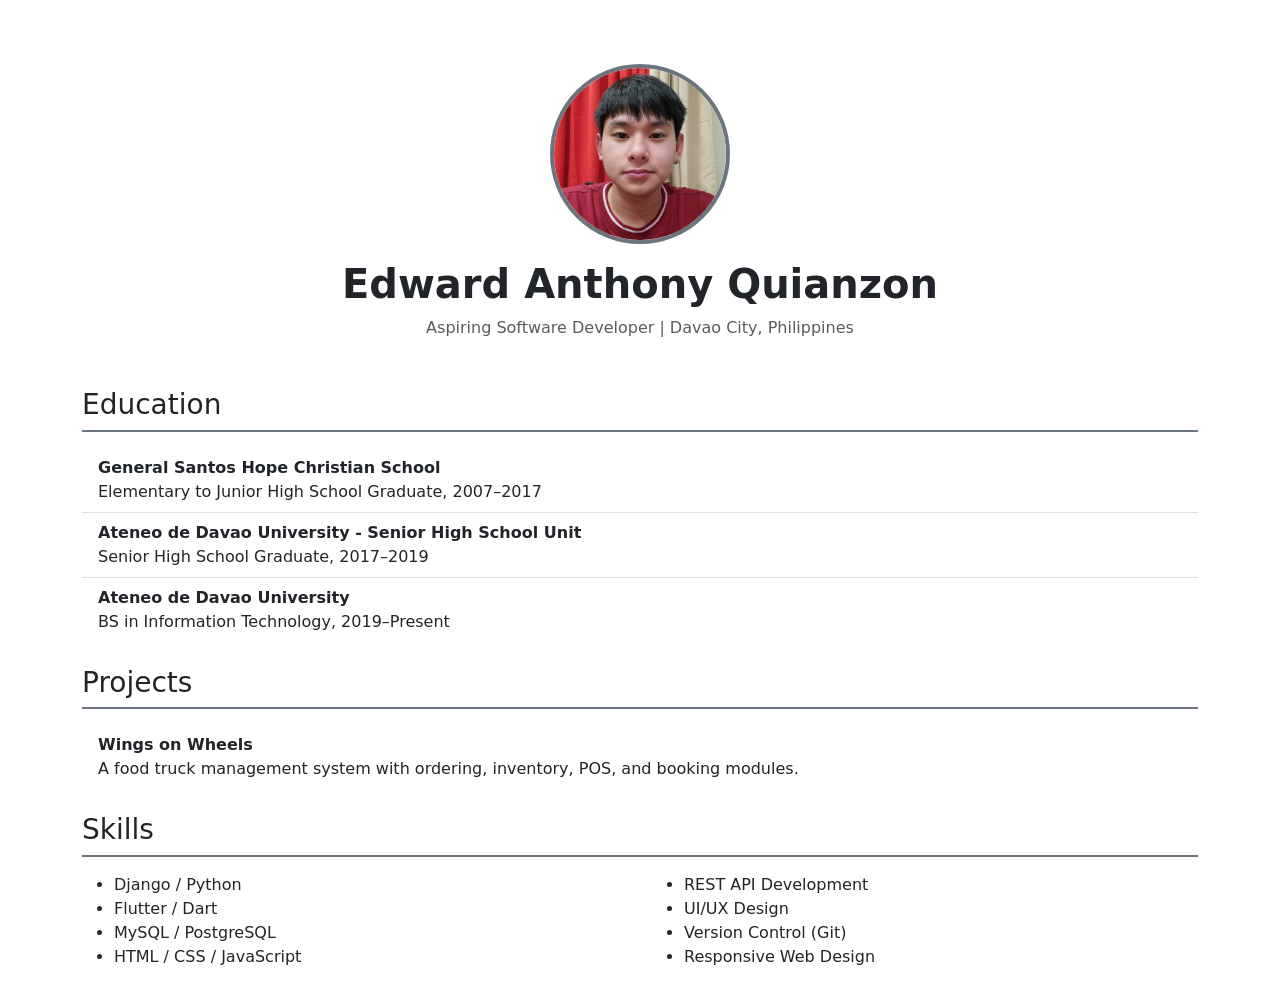
==== index.html @ 5e100b54 "Edited" ====
<!DOCTYPE html>
<html lang="en">
  <head>
    <meta charset="UTF-8" />
    <meta name="viewport" content="width=device-width, initial-scale=1" />
    <title>Your Portfolio</title>
    <link
      href="https://cdn.jsdelivr.net/npm/bootstrap@5.3.3/dist/css/bootstrap.min.css"
      rel="stylesheet"
    />
    <style>
      body {
        padding-top: 4rem;
      }
      .profile-pic {
        width: 180px;
        height: 180px;
        object-fit: cover;
        border-radius: 50%;
        border: 4px solid #6c757d;
      }
      .section-title {
        border-bottom: 2px solid #6c757d;
        margin-bottom: 1rem;
        padding-bottom: 0.5rem;
      }
    </style>
  </head>
  <body>
    <div class="container">
      <div class="text-center mb-5">
        <img src="photo.jpg" alt="Profile" class="profile-pic mb-3" />
        <h1 class="fw-bold">Edward Anthony Quianzon</h1>
        <p class="text-muted">
          Aspiring Software Developer | Davao City, Philippines
        </p>
      </div>

      <section>
        <h3 class="section-title">Education</h3>
        <ul class="list-group list-group-flush">
          <li class="list-group-item">
            <strong>General Santos Hope Christian School</strong><br />
            Elementary to Junior High School Graduate, 2007–2017
          </li>
          <li class="list-group-item">
            <strong>Ateneo de Davao University - Senior High School Unit</strong
            ><br />
            Senior High School Graduate, 2017–2019
          </li>
          <li class="list-group-item">
            <strong>Ateneo de Davao University</strong><br />
            BS in Information Technology, 2019–Present
          </li>
        </ul>
      </section>

      <section class="mt-4">
        <h3 class="section-title">Projects</h3>
        <ul class="list-group list-group-flush">
          <li class="list-group-item">
            <strong>Wings on Wheels</strong><br />
            A food truck management system with ordering, inventory, POS, and
            booking modules.
          </li>
        </ul>
      </section>

      <section class="mt-4">
        <h3 class="section-title">Skills</h3>
        <div class="row">
          <div class="col-md-6">
            <ul>
              <li>Django / Python</li>
              <li>Flutter / Dart</li>
              <li>MySQL / PostgreSQL</li>
              <li>HTML / CSS / JavaScript</li>
            </ul>
          </div>
          <div class="col-md-6">
            <ul>
              <li>REST API Development</li>
              <li>UI/UX Design</li>
              <li>Version Control (Git)</li>
              <li>Responsive Web Design</li>
            </ul>
          </div>
        </div>
      </section>
    </div>

    <script src="https://cdn.jsdelivr.net/npm/bootstrap@5.3.3/dist/js/bootstrap.bundle.min.js"></script>
  </body>
</html>
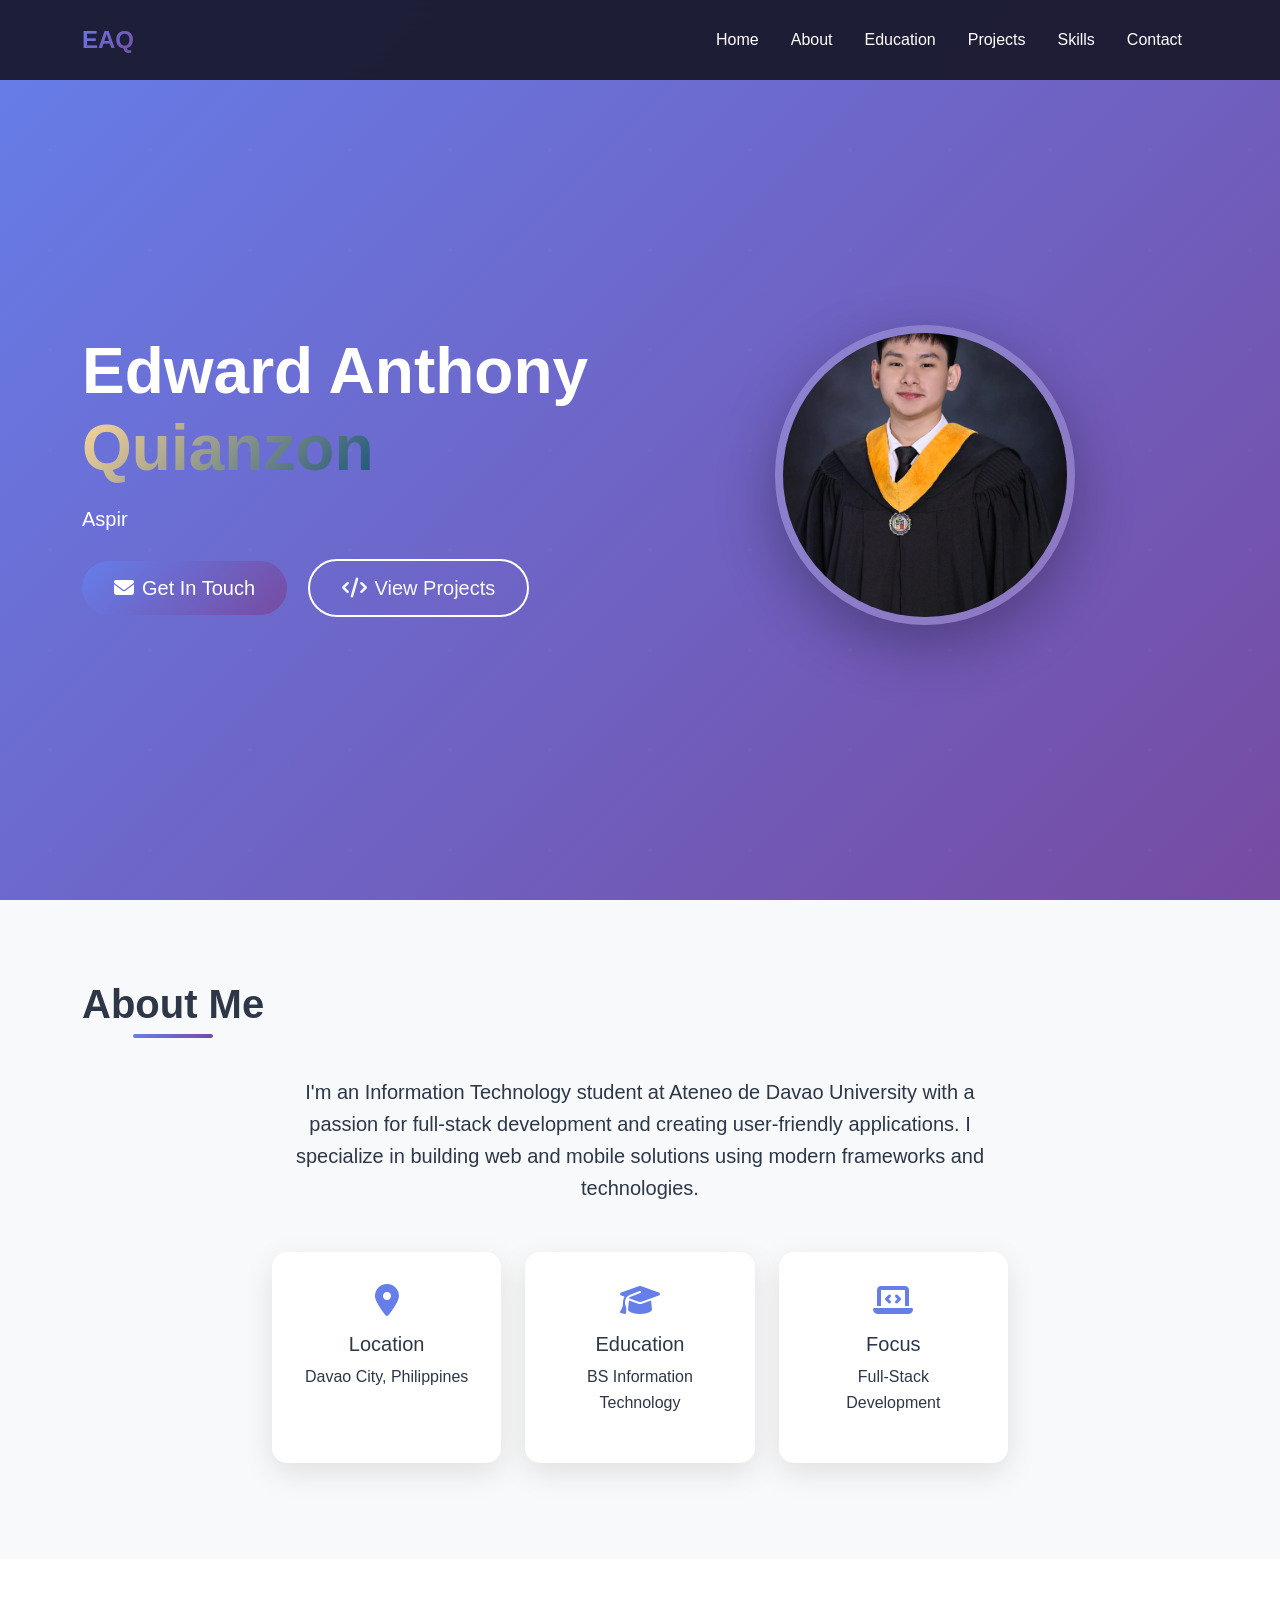
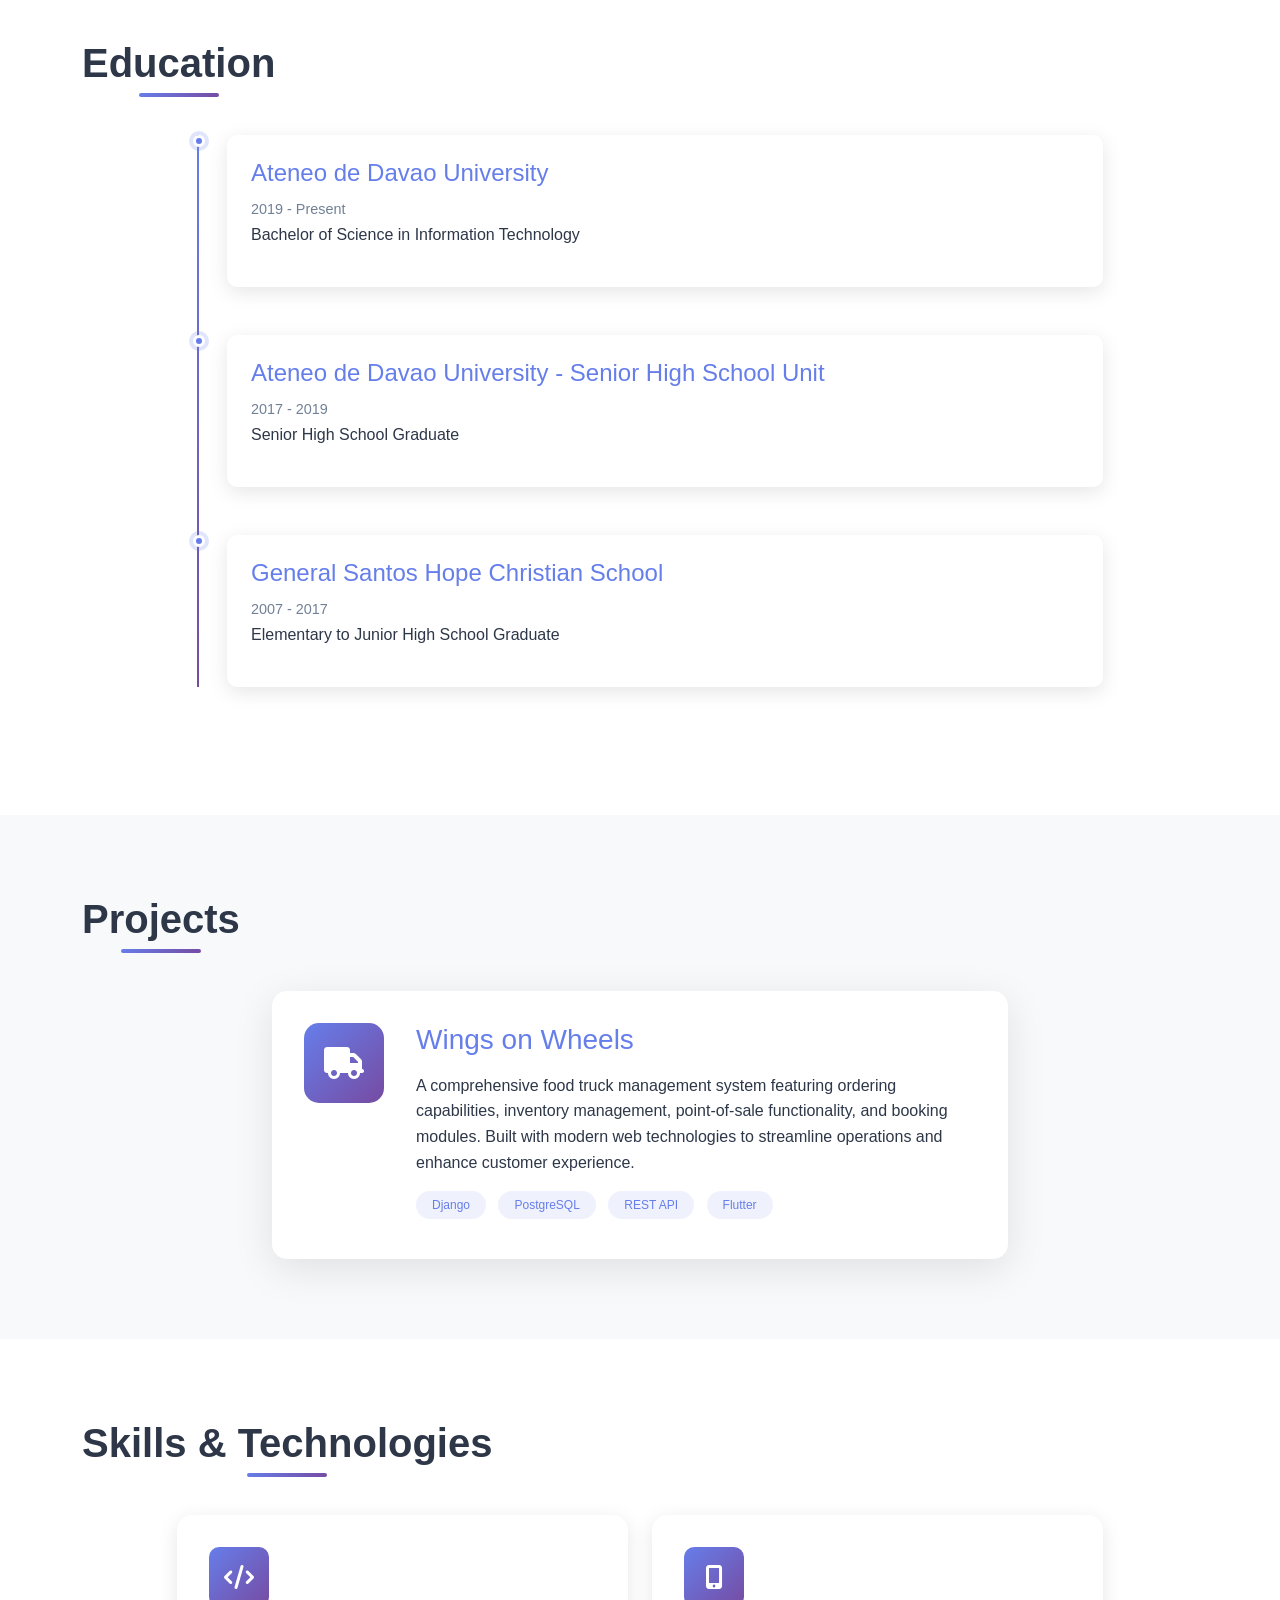
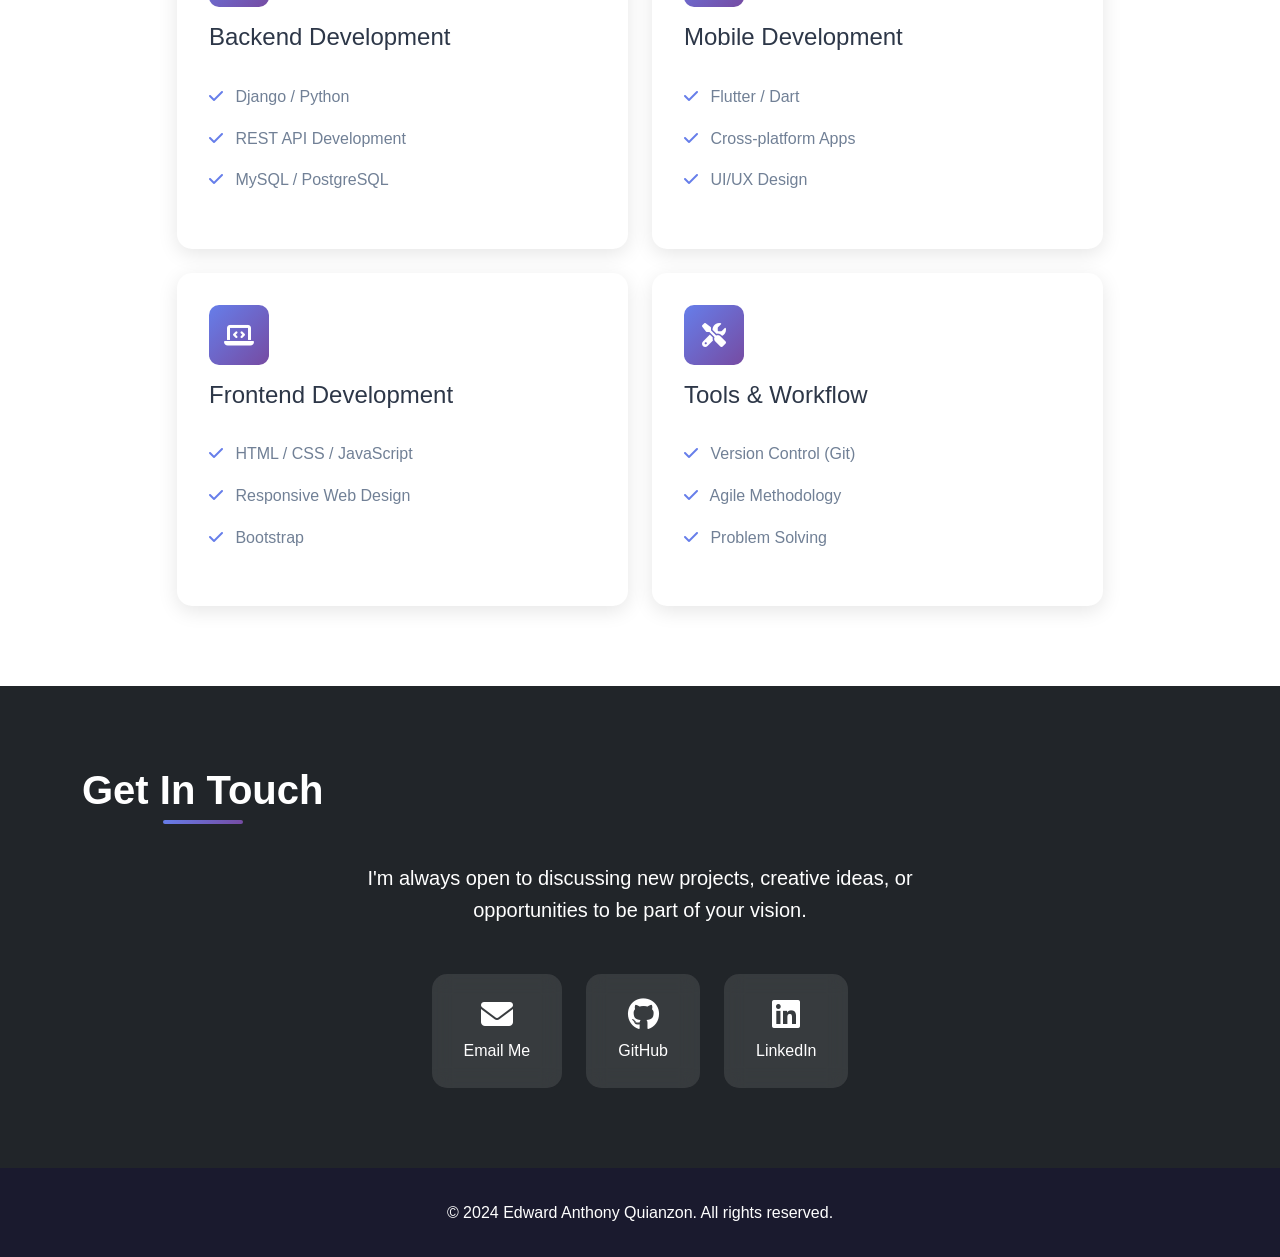
==== commit 22e6b4df: "edited" ====
--- a/index.html
+++ b/index.html
@@ -3,92 +3,312 @@
   <head>
     <meta charset="UTF-8" />
     <meta name="viewport" content="width=device-width, initial-scale=1" />
-    <title>Your Portfolio</title>
+    <title>Edward Anthony Quianzon - Portfolio</title>
     <link
       href="https://cdn.jsdelivr.net/npm/bootstrap@5.3.3/dist/css/bootstrap.min.css"
       rel="stylesheet"
     />
-    <style>
-      body {
-        padding-top: 4rem;
-      }
-      .profile-pic {
-        width: 180px;
-        height: 180px;
-        object-fit: cover;
-        border-radius: 50%;
-        border: 4px solid #6c757d;
-      }
-      .section-title {
-        border-bottom: 2px solid #6c757d;
-        margin-bottom: 1rem;
-        padding-bottom: 0.5rem;
-      }
-    </style>
+    <link
+      rel="stylesheet"
+      href="https://cdnjs.cloudflare.com/ajax/libs/font-awesome/6.4.0/css/all.min.css"
+    />
+    <link rel="stylesheet" href="index.css" />
   </head>
   <body>
-    <div class="container">
-      <div class="text-center mb-5">
-        <img src="photo.jpg" alt="Profile" class="profile-pic mb-3" />
-        <h1 class="fw-bold">Edward Anthony Quianzon</h1>
-        <p class="text-muted">
-          Aspiring Software Developer | Davao City, Philippines
+    <!-- Navigation -->
+    <nav class="navbar navbar-expand-lg navbar-dark fixed-top">
+      <div class="container">
+        <a class="navbar-brand" href="#">EAQ</a>
+        <button
+          class="navbar-toggler"
+          type="button"
+          data-bs-toggle="collapse"
+          data-bs-target="#navbarNav"
+        >
+          <span class="navbar-toggler-icon"></span>
+        </button>
+        <div class="collapse navbar-collapse" id="navbarNav">
+          <ul class="navbar-nav ms-auto">
+            <li class="nav-item">
+              <a class="nav-link" href="#home">Home</a>
+            </li>
+            <li class="nav-item">
+              <a class="nav-link" href="#about">About</a>
+            </li>
+            <li class="nav-item">
+              <a class="nav-link" href="#education">Education</a>
+            </li>
+            <li class="nav-item">
+              <a class="nav-link" href="#projects">Projects</a>
+            </li>
+            <li class="nav-item">
+              <a class="nav-link" href="#skills">Skills</a>
+            </li>
+            <li class="nav-item">
+              <a class="nav-link" href="#contact">Contact</a>
+            </li>
+          </ul>
+        </div>
+      </div>
+    </nav>
+
+    <!-- Hero Section -->
+    <section id="home" class="hero-section">
+      <div class="container">
+        <div class="row align-items-center">
+          <div class="col-lg-6 text-center text-lg-start">
+            <h1 class="display-3 fw-bold mb-3 fade-in">
+              Edward Anthony<br /><span class="text-gradient">Quianzon</span>
+            </h1>
+            <p class="lead mb-4 fade-in-delay">
+              Aspiring Software Developer passionate about creating innovative
+              solutions
+            </p>
+            <div class="fade-in-delay-2">
+              <a href="#contact" class="btn btn-primary btn-lg me-3">
+                <i class="fas fa-envelope me-2"></i>Get In Touch
+              </a>
+              <a href="#projects" class="btn btn-outline-light btn-lg">
+                <i class="fas fa-code me-2"></i>View Projects
+              </a>
+            </div>
+          </div>
+          <div class="col-lg-6 text-center mt-5 mt-lg-0">
+            <div class="profile-container fade-in-delay">
+              <img
+                src="images/image.jpg"
+                alt="Edward Anthony Quianzon"
+                class="profile-pic"
+              />
+            </div>
+          </div>
+        </div>
+      </div>
+    </section>
+
+    <!-- About Section -->
+    <section id="about" class="section-padding bg-light">
+      <div class="container">
+        <h2 class="section-title text-center mb-5">About Me</h2>
+        <div class="row">
+          <div class="col-lg-8 mx-auto text-center">
+            <p class="lead">
+              I'm an Information Technology student at Ateneo de Davao
+              University with a passion for full-stack development and creating
+              user-friendly applications. I specialize in building web and
+              mobile solutions using modern frameworks and technologies.
+            </p>
+            <div class="row mt-5">
+              <div class="col-md-4 mb-3">
+                <div class="about-card">
+                  <i class="fas fa-map-marker-alt fa-2x mb-3"></i>
+                  <h5>Location</h5>
+                  <p>Davao City, Philippines</p>
+                </div>
+              </div>
+              <div class="col-md-4 mb-3">
+                <div class="about-card">
+                  <i class="fas fa-graduation-cap fa-2x mb-3"></i>
+                  <h5>Education</h5>
+                  <p>BS Information Technology</p>
+                </div>
+              </div>
+              <div class="col-md-4 mb-3">
+                <div class="about-card">
+                  <i class="fas fa-laptop-code fa-2x mb-3"></i>
+                  <h5>Focus</h5>
+                  <p>Full-Stack Development</p>
+                </div>
+              </div>
+            </div>
+          </div>
+        </div>
+      </div>
+    </section>
+
+    <!-- Education Section -->
+    <section id="education" class="section-padding">
+      <div class="container">
+        <h2 class="section-title text-center mb-5">Education</h2>
+        <div class="row">
+          <div class="col-lg-10 mx-auto">
+            <div class="timeline">
+              <div class="timeline-item">
+                <div class="timeline-dot"></div>
+                <div class="timeline-content">
+                  <h4>Ateneo de Davao University</h4>
+                  <span class="timeline-date">2019 - Present</span>
+                  <p>Bachelor of Science in Information Technology</p>
+                </div>
+              </div>
+              <div class="timeline-item">
+                <div class="timeline-dot"></div>
+                <div class="timeline-content">
+                  <h4>Ateneo de Davao University - Senior High School Unit</h4>
+                  <span class="timeline-date">2017 - 2019</span>
+                  <p>Senior High School Graduate</p>
+                </div>
+              </div>
+              <div class="timeline-item">
+                <div class="timeline-dot"></div>
+                <div class="timeline-content">
+                  <h4>General Santos Hope Christian School</h4>
+                  <span class="timeline-date">2007 - 2017</span>
+                  <p>Elementary to Junior High School Graduate</p>
+                </div>
+              </div>
+            </div>
+          </div>
+        </div>
+      </div>
+    </section>
+
+    <!-- Projects Section -->
+    <section id="projects" class="section-padding bg-light">
+      <div class="container">
+        <h2 class="section-title text-center mb-5">Projects</h2>
+        <div class="row">
+          <div class="col-lg-8 mx-auto">
+            <div class="project-card">
+              <div class="project-icon">
+                <i class="fas fa-truck"></i>
+              </div>
+              <div class="project-content">
+                <h3>Wings on Wheels</h3>
+                <p>
+                  A comprehensive food truck management system featuring
+                  ordering capabilities, inventory management, point-of-sale
+                  functionality, and booking modules. Built with modern web
+                  technologies to streamline operations and enhance customer
+                  experience.
+                </p>
+                <div class="project-tags">
+                  <span class="badge">Django</span>
+                  <span class="badge">PostgreSQL</span>
+                  <span class="badge">REST API</span>
+                  <span class="badge">Flutter</span>
+                </div>
+              </div>
+            </div>
+          </div>
+        </div>
+      </div>
+    </section>
+
+    <!-- Skills Section -->
+    <section id="skills" class="section-padding">
+      <div class="container">
+        <h2 class="section-title text-center mb-5">Skills & Technologies</h2>
+        <div class="row">
+          <div class="col-lg-10 mx-auto">
+            <div class="row g-4">
+              <div class="col-md-6">
+                <div class="skill-card">
+                  <div class="skill-icon">
+                    <i class="fas fa-code"></i>
+                  </div>
+                  <h4>Backend Development</h4>
+                  <ul class="skill-list">
+                    <li><i class="fas fa-check"></i> Django / Python</li>
+                    <li><i class="fas fa-check"></i> REST API Development</li>
+                    <li><i class="fas fa-check"></i> MySQL / PostgreSQL</li>
+                  </ul>
+                </div>
+              </div>
+              <div class="col-md-6">
+                <div class="skill-card">
+                  <div class="skill-icon">
+                    <i class="fas fa-mobile-alt"></i>
+                  </div>
+                  <h4>Mobile Development</h4>
+                  <ul class="skill-list">
+                    <li><i class="fas fa-check"></i> Flutter / Dart</li>
+                    <li><i class="fas fa-check"></i> Cross-platform Apps</li>
+                    <li><i class="fas fa-check"></i> UI/UX Design</li>
+                  </ul>
+                </div>
+              </div>
+              <div class="col-md-6">
+                <div class="skill-card">
+                  <div class="skill-icon">
+                    <i class="fas fa-laptop-code"></i>
+                  </div>
+                  <h4>Frontend Development</h4>
+                  <ul class="skill-list">
+                    <li>
+                      <i class="fas fa-check"></i> HTML / CSS / JavaScript
+                    </li>
+                    <li><i class="fas fa-check"></i> Responsive Web Design</li>
+                    <li><i class="fas fa-check"></i> Bootstrap</li>
+                  </ul>
+                </div>
+              </div>
+              <div class="col-md-6">
+                <div class="skill-card">
+                  <div class="skill-icon">
+                    <i class="fas fa-tools"></i>
+                  </div>
+                  <h4>Tools & Workflow</h4>
+                  <ul class="skill-list">
+                    <li><i class="fas fa-check"></i> Version Control (Git)</li>
+                    <li><i class="fas fa-check"></i> Agile Methodology</li>
+                    <li><i class="fas fa-check"></i> Problem Solving</li>
+                  </ul>
+                </div>
+              </div>
+            </div>
+          </div>
+        </div>
+      </div>
+    </section>
+
+    <!-- Contact Section -->
+    <section id="contact" class="section-padding bg-dark text-white">
+      <div class="container">
+        <h2 class="section-title text-center mb-5">Get In Touch</h2>
+        <div class="row">
+          <div class="col-lg-6 mx-auto text-center">
+            <p class="lead mb-5">
+              I'm always open to discussing new projects, creative ideas, or
+              opportunities to be part of your vision.
+            </p>
+            <div class="contact-links">
+              <a href="mailto:your.email@example.com" class="contact-btn">
+                <i class="fas fa-envelope"></i>
+                <span>Email Me</span>
+              </a>
+              <a
+                href="https://github.com/yourusername"
+                target="_blank"
+                class="contact-btn"
+              >
+                <i class="fab fa-github"></i>
+                <span>GitHub</span>
+              </a>
+              <a
+                href="https://linkedin.com/in/yourusername"
+                target="_blank"
+                class="contact-btn"
+              >
+                <i class="fab fa-linkedin"></i>
+                <span>LinkedIn</span>
+              </a>
+            </div>
+          </div>
+        </div>
+      </div>
+    </section>
+
+    <!-- Footer -->
+    <footer class="footer">
+      <div class="container text-center">
+        <p class="mb-0">
+          &copy; 2024 Edward Anthony Quianzon. All rights reserved.
         </p>
       </div>
-
-      <section>
-        <h3 class="section-title">Education</h3>
-        <ul class="list-group list-group-flush">
-          <li class="list-group-item">
-            <strong>General Santos Hope Christian School</strong><br />
-            Elementary to Junior High School Graduate, 2007–2017
-          </li>
-          <li class="list-group-item">
-            <strong>Ateneo de Davao University - Senior High School Unit</strong
-            ><br />
-            Senior High School Graduate, 2017–2019
-          </li>
-          <li class="list-group-item">
-            <strong>Ateneo de Davao University</strong><br />
-            BS in Information Technology, 2019–Present
-          </li>
-        </ul>
-      </section>
-
-      <section class="mt-4">
-        <h3 class="section-title">Projects</h3>
-        <ul class="list-group list-group-flush">
-          <li class="list-group-item">
-            <strong>Wings on Wheels</strong><br />
-            A food truck management system with ordering, inventory, POS, and
-            booking modules.
-          </li>
-        </ul>
-      </section>
-
-      <section class="mt-4">
-        <h3 class="section-title">Skills</h3>
-        <div class="row">
-          <div class="col-md-6">
-            <ul>
-              <li>Django / Python</li>
-              <li>Flutter / Dart</li>
-              <li>MySQL / PostgreSQL</li>
-              <li>HTML / CSS / JavaScript</li>
-            </ul>
-          </div>
-          <div class="col-md-6">
-            <ul>
-              <li>REST API Development</li>
-              <li>UI/UX Design</li>
-              <li>Version Control (Git)</li>
-              <li>Responsive Web Design</li>
-            </ul>
-          </div>
-        </div>
-      </section>
-    </div>
+    </footer>
 
     <script src="https://cdn.jsdelivr.net/npm/bootstrap@5.3.3/dist/js/bootstrap.bundle.min.js"></script>
+    <script src="index.js"></script>
   </body>
 </html>
--- a/index.css
+++ b/index.css
@@ -0,0 +1,466 @@
+/* Global Styles */
+:root {
+  --primary-color: #667eea;
+  --secondary-color: #764ba2;
+  --dark-bg: #1a1a2e;
+  --light-bg: #f8f9fa;
+  --text-dark: #2d3748;
+  --text-light: #718096;
+}
+
+* {
+  margin: 0;
+  padding: 0;
+  box-sizing: border-box;
+}
+
+body {
+  font-family: "Segoe UI", Tahoma, Geneva, Verdana, sans-serif;
+  line-height: 1.6;
+  color: var(--text-dark);
+  overflow-x: hidden;
+}
+
+html {
+  scroll-behavior: smooth;
+}
+
+/* Navigation */
+.navbar {
+  background: rgba(26, 26, 46, 0.95);
+  backdrop-filter: blur(10px);
+  padding: 1rem 0;
+  transition: all 0.3s ease;
+}
+
+.navbar-brand {
+  font-size: 1.5rem;
+  font-weight: bold;
+  background: linear-gradient(
+    135deg,
+    var(--primary-color),
+    var(--secondary-color)
+  );
+  -webkit-background-clip: text;
+  -webkit-text-fill-color: transparent;
+  background-clip: text;
+}
+
+.nav-link {
+  color: #fff !important;
+  margin: 0 0.5rem;
+  transition: all 0.3s ease;
+  position: relative;
+}
+
+.nav-link::after {
+  content: "";
+  position: absolute;
+  bottom: 0;
+  left: 50%;
+  width: 0;
+  height: 2px;
+  background: linear-gradient(
+    135deg,
+    var(--primary-color),
+    var(--secondary-color)
+  );
+  transition: all 0.3s ease;
+  transform: translateX(-50%);
+}
+
+.nav-link:hover::after {
+  width: 80%;
+}
+
+/* Hero Section */
+.hero-section {
+  min-height: 100vh;
+  background: linear-gradient(135deg, #667eea 0%, #764ba2 100%);
+  color: white;
+  display: flex;
+  align-items: center;
+  padding: 100px 0 50px;
+  position: relative;
+  overflow: hidden;
+}
+
+.hero-section::before {
+  content: "";
+  position: absolute;
+  top: 0;
+  left: 0;
+  right: 0;
+  bottom: 0;
+  background: url('data:image/svg+xml,<svg width="100" height="100" xmlns="http://www.w3.org/2000/svg"><circle cx="50" cy="50" r="2" fill="rgba(255,255,255,0.1)"/></svg>');
+  opacity: 0.3;
+}
+
+.profile-container {
+  position: relative;
+  display: inline-block;
+}
+
+.profile-pic {
+  width: 300px;
+  height: 300px;
+  object-fit: cover;
+  border-radius: 50%;
+  border: 8px solid rgba(255, 255, 255, 0.2);
+  box-shadow: 0 20px 60px rgba(0, 0, 0, 0.3);
+  transition: transform 0.3s ease;
+}
+
+.profile-pic:hover {
+  transform: scale(1.05);
+}
+
+.text-gradient {
+  background: linear-gradient(135deg, #ffd89b 0%, #19547b 100%);
+  -webkit-background-clip: text;
+  -webkit-text-fill-color: transparent;
+  background-clip: text;
+}
+
+/* Animations */
+@keyframes fadeIn {
+  from {
+    opacity: 0;
+    transform: translateY(30px);
+  }
+  to {
+    opacity: 1;
+    transform: translateY(0);
+  }
+}
+
+.fade-in {
+  animation: fadeIn 1s ease-out;
+}
+
+.fade-in-delay {
+  animation: fadeIn 1s ease-out 0.3s both;
+}
+
+.fade-in-delay-2 {
+  animation: fadeIn 1s ease-out 0.6s both;
+}
+
+/* Section Styles */
+.section-padding {
+  padding: 80px 0;
+}
+
+.section-title {
+  font-size: 2.5rem;
+  font-weight: bold;
+  position: relative;
+  display: inline-block;
+  margin-bottom: 3rem;
+}
+
+.section-title::after {
+  content: "";
+  position: absolute;
+  bottom: -10px;
+  left: 50%;
+  transform: translateX(-50%);
+  width: 80px;
+  height: 4px;
+  background: linear-gradient(
+    135deg,
+    var(--primary-color),
+    var(--secondary-color)
+  );
+  border-radius: 2px;
+}
+
+/* About Cards */
+.about-card {
+  padding: 2rem;
+  border-radius: 15px;
+  background: white;
+  box-shadow: 0 10px 30px rgba(0, 0, 0, 0.1);
+  transition: transform 0.3s ease, box-shadow 0.3s ease;
+  height: 100%;
+}
+
+.about-card:hover {
+  transform: translateY(-10px);
+  box-shadow: 0 15px 40px rgba(102, 126, 234, 0.2);
+}
+
+.about-card i {
+  color: var(--primary-color);
+}
+
+/* Timeline */
+.timeline {
+  position: relative;
+  padding-left: 50px;
+}
+
+.timeline::before {
+  content: "";
+  position: absolute;
+  left: 20px;
+  top: 0;
+  bottom: 0;
+  width: 2px;
+  background: linear-gradient(
+    180deg,
+    var(--primary-color),
+    var(--secondary-color)
+  );
+}
+
+.timeline-item {
+  position: relative;
+  margin-bottom: 3rem;
+}
+
+.timeline-dot {
+  position: absolute;
+  left: -34px;
+  width: 12px;
+  height: 12px;
+  border-radius: 50%;
+  background: var(--primary-color);
+  border: 3px solid white;
+  box-shadow: 0 0 0 4px rgba(102, 126, 234, 0.2);
+}
+
+.timeline-content {
+  background: white;
+  padding: 1.5rem;
+  border-radius: 10px;
+  box-shadow: 0 5px 20px rgba(0, 0, 0, 0.1);
+  transition: transform 0.3s ease, box-shadow 0.3s ease;
+}
+
+.timeline-content:hover {
+  transform: translateX(10px);
+  box-shadow: 0 10px 30px rgba(102, 126, 234, 0.2);
+}
+
+.timeline-content h4 {
+  color: var(--primary-color);
+  margin-bottom: 0.5rem;
+}
+
+.timeline-date {
+  color: var(--text-light);
+  font-size: 0.9rem;
+  font-weight: 500;
+}
+
+/* Project Card */
+.project-card {
+  background: white;
+  border-radius: 15px;
+  padding: 2rem;
+  box-shadow: 0 10px 40px rgba(0, 0, 0, 0.1);
+  display: flex;
+  gap: 2rem;
+  transition: transform 0.3s ease, box-shadow 0.3s ease;
+}
+
+.project-card:hover {
+  transform: translateY(-10px);
+  box-shadow: 0 15px 50px rgba(102, 126, 234, 0.2);
+}
+
+.project-icon {
+  flex-shrink: 0;
+  width: 80px;
+  height: 80px;
+  background: linear-gradient(
+    135deg,
+    var(--primary-color),
+    var(--secondary-color)
+  );
+  border-radius: 15px;
+  display: flex;
+  align-items: center;
+  justify-content: center;
+  color: white;
+  font-size: 2rem;
+}
+
+.project-content h3 {
+  color: var(--primary-color);
+  margin-bottom: 1rem;
+}
+
+.project-tags {
+  margin-top: 1rem;
+}
+
+.project-tags .badge {
+  background: rgba(102, 126, 234, 0.1);
+  color: var(--primary-color);
+  padding: 0.5rem 1rem;
+  border-radius: 20px;
+  margin-right: 0.5rem;
+  margin-bottom: 0.5rem;
+  font-weight: 500;
+}
+
+/* Skills Cards */
+.skill-card {
+  background: white;
+  border-radius: 15px;
+  padding: 2rem;
+  box-shadow: 0 5px 20px rgba(0, 0, 0, 0.1);
+  transition: transform 0.3s ease, box-shadow 0.3s ease;
+  height: 100%;
+}
+
+.skill-card:hover {
+  transform: translateY(-10px);
+  box-shadow: 0 10px 30px rgba(102, 126, 234, 0.2);
+}
+
+.skill-icon {
+  width: 60px;
+  height: 60px;
+  background: linear-gradient(
+    135deg,
+    var(--primary-color),
+    var(--secondary-color)
+  );
+  border-radius: 10px;
+  display: flex;
+  align-items: center;
+  justify-content: center;
+  color: white;
+  font-size: 1.5rem;
+  margin-bottom: 1rem;
+}
+
+.skill-card h4 {
+  color: var(--text-dark);
+  margin-bottom: 1.5rem;
+}
+
+.skill-list {
+  list-style: none;
+  padding: 0;
+}
+
+.skill-list li {
+  padding: 0.5rem 0;
+  color: var(--text-light);
+}
+
+.skill-list i {
+  color: var(--primary-color);
+  margin-right: 0.5rem;
+}
+
+/* Contact Section */
+.contact-links {
+  display: flex;
+  justify-content: center;
+  gap: 1.5rem;
+  flex-wrap: wrap;
+}
+
+.contact-btn {
+  display: flex;
+  flex-direction: column;
+  align-items: center;
+  gap: 0.5rem;
+  padding: 1.5rem 2rem;
+  background: rgba(255, 255, 255, 0.1);
+  border-radius: 15px;
+  color: white;
+  text-decoration: none;
+  transition: all 0.3s ease;
+  backdrop-filter: blur(10px);
+}
+
+.contact-btn:hover {
+  background: rgba(255, 255, 255, 0.2);
+  transform: translateY(-5px);
+  color: white;
+}
+
+.contact-btn i {
+  font-size: 2rem;
+}
+
+/* Footer */
+.footer {
+  background: var(--dark-bg);
+  color: white;
+  padding: 2rem 0;
+}
+
+/* Responsive Design */
+@media (max-width: 768px) {
+  .hero-section {
+    padding: 80px 0 30px;
+  }
+
+  .profile-pic {
+    width: 200px;
+    height: 200px;
+  }
+
+  .section-title {
+    font-size: 2rem;
+  }
+
+  .timeline {
+    padding-left: 30px;
+  }
+
+  .timeline::before {
+    left: 10px;
+  }
+
+  .timeline-dot {
+    left: -24px;
+  }
+
+  .project-card {
+    flex-direction: column;
+    text-align: center;
+  }
+
+  .project-icon {
+    margin: 0 auto;
+  }
+}
+
+/* Buttons */
+.btn-primary {
+  background: linear-gradient(
+    135deg,
+    var(--primary-color),
+    var(--secondary-color)
+  );
+  border: none;
+  padding: 0.75rem 2rem;
+  border-radius: 50px;
+  transition: all 0.3s ease;
+}
+
+.btn-primary:hover {
+  transform: translateY(-3px);
+  box-shadow: 0 10px 30px rgba(102, 126, 234, 0.4);
+}
+
+.btn-outline-light {
+  border: 2px solid white;
+  padding: 0.75rem 2rem;
+  border-radius: 50px;
+  transition: all 0.3s ease;
+}
+
+.btn-outline-light:hover {
+  background: white;
+  color: var(--primary-color);
+  transform: translateY(-3px);
+}
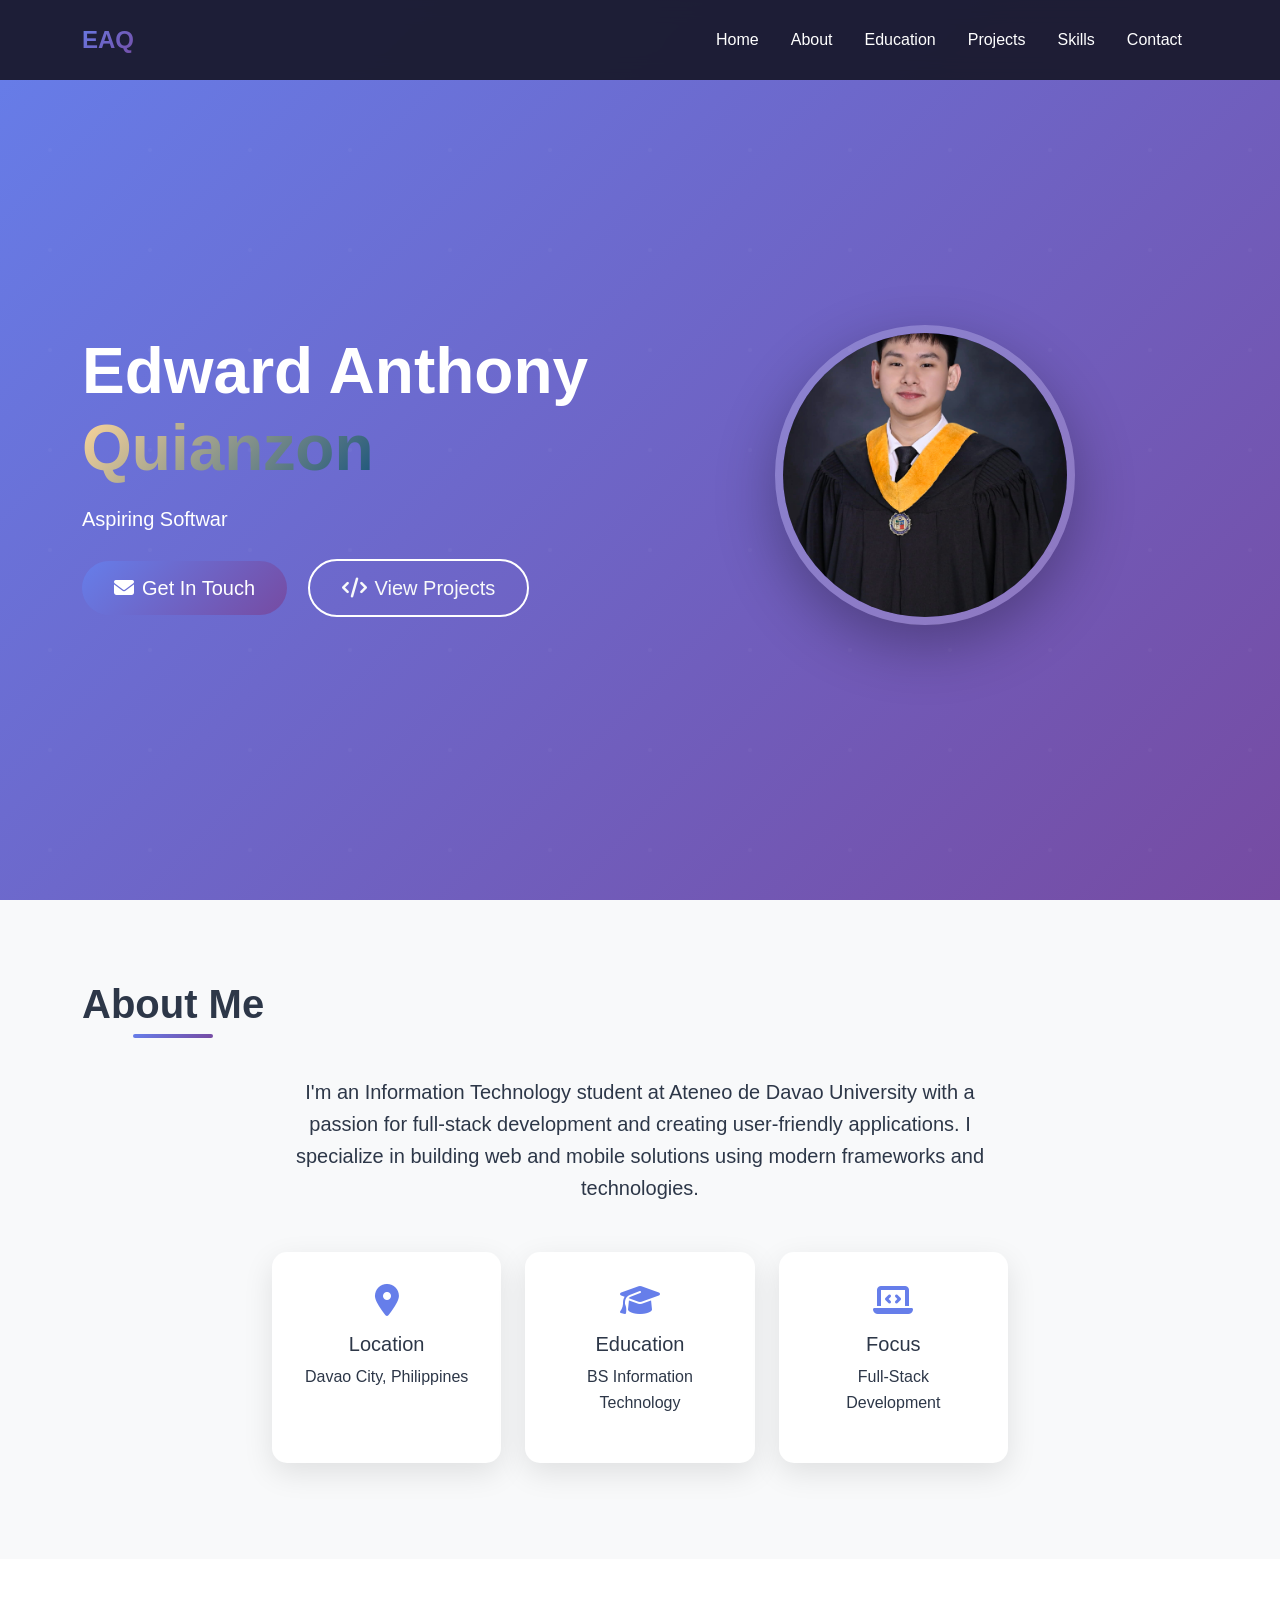
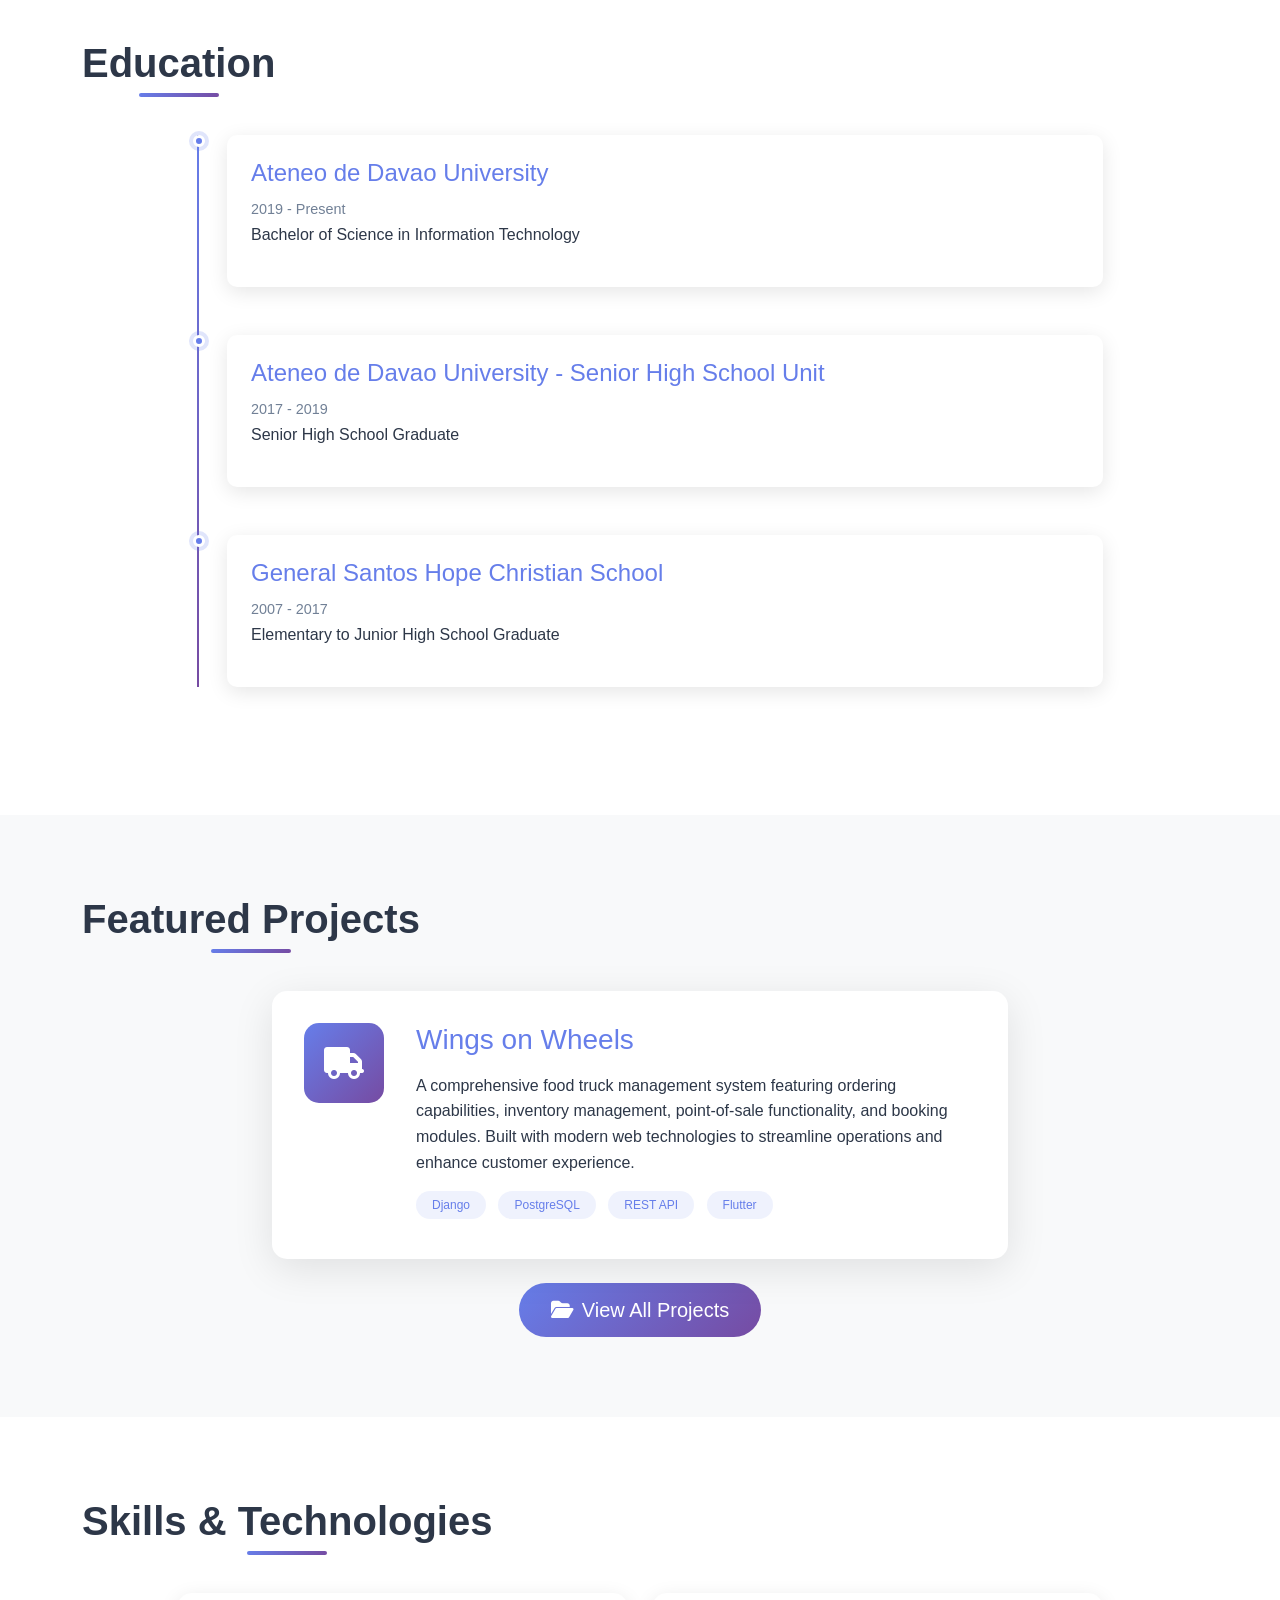
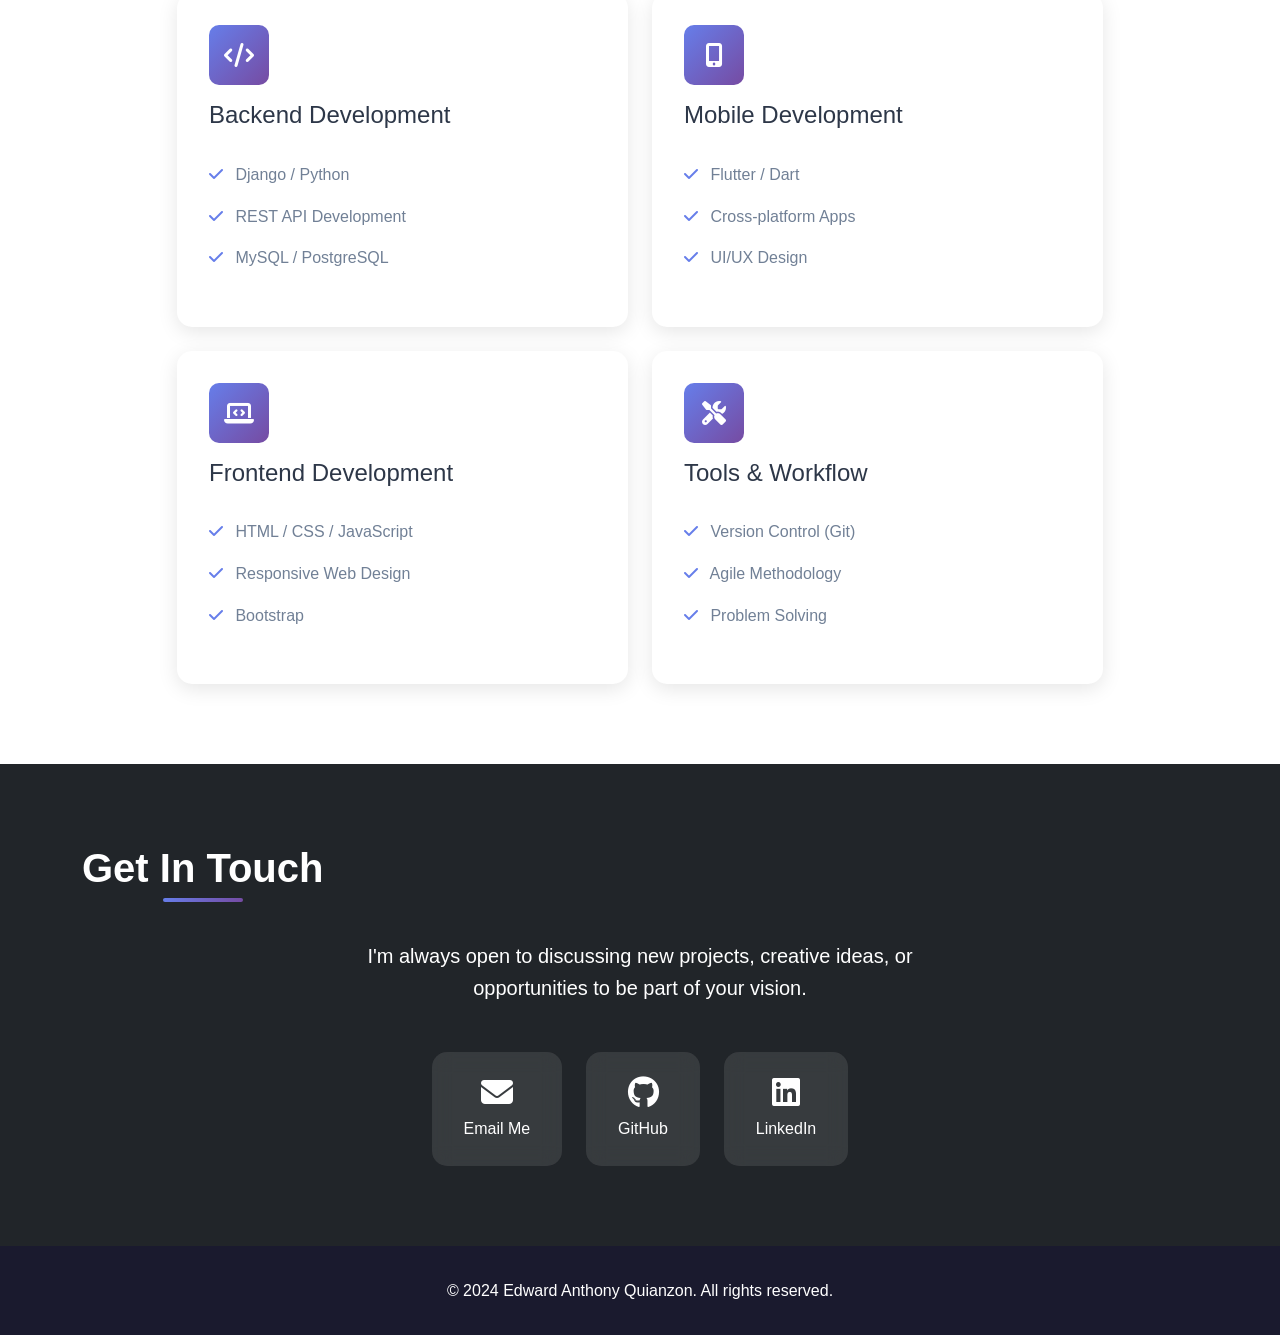
==== commit 108404cb: "added projects page" ====
--- a/index.html
+++ b/index.html
@@ -39,7 +39,7 @@
               <a class="nav-link" href="#education">Education</a>
             </li>
             <li class="nav-item">
-              <a class="nav-link" href="#projects">Projects</a>
+              <a class="nav-link" href="projects.html">Projects</a>
             </li>
             <li class="nav-item">
               <a class="nav-link" href="#skills">Skills</a>
@@ -68,7 +68,7 @@
               <a href="#contact" class="btn btn-primary btn-lg me-3">
                 <i class="fas fa-envelope me-2"></i>Get In Touch
               </a>
-              <a href="#projects" class="btn btn-outline-light btn-lg">
+              <a href="projects.html" class="btn btn-outline-light btn-lg">
                 <i class="fas fa-code me-2"></i>View Projects
               </a>
             </div>
@@ -166,7 +166,7 @@
     <!-- Projects Section -->
     <section id="projects" class="section-padding bg-light">
       <div class="container">
-        <h2 class="section-title text-center mb-5">Projects</h2>
+        <h2 class="section-title text-center mb-5">Featured Projects</h2>
         <div class="row">
           <div class="col-lg-8 mx-auto">
             <div class="project-card">
@@ -190,6 +190,11 @@
                 </div>
               </div>
             </div>
+            <div class="text-center mt-4">
+              <a href="projects.html" class="btn btn-primary btn-lg">
+                <i class="fas fa-folder-open me-2"></i>View All Projects
+              </a>
+            </div>
           </div>
         </div>
       </div>
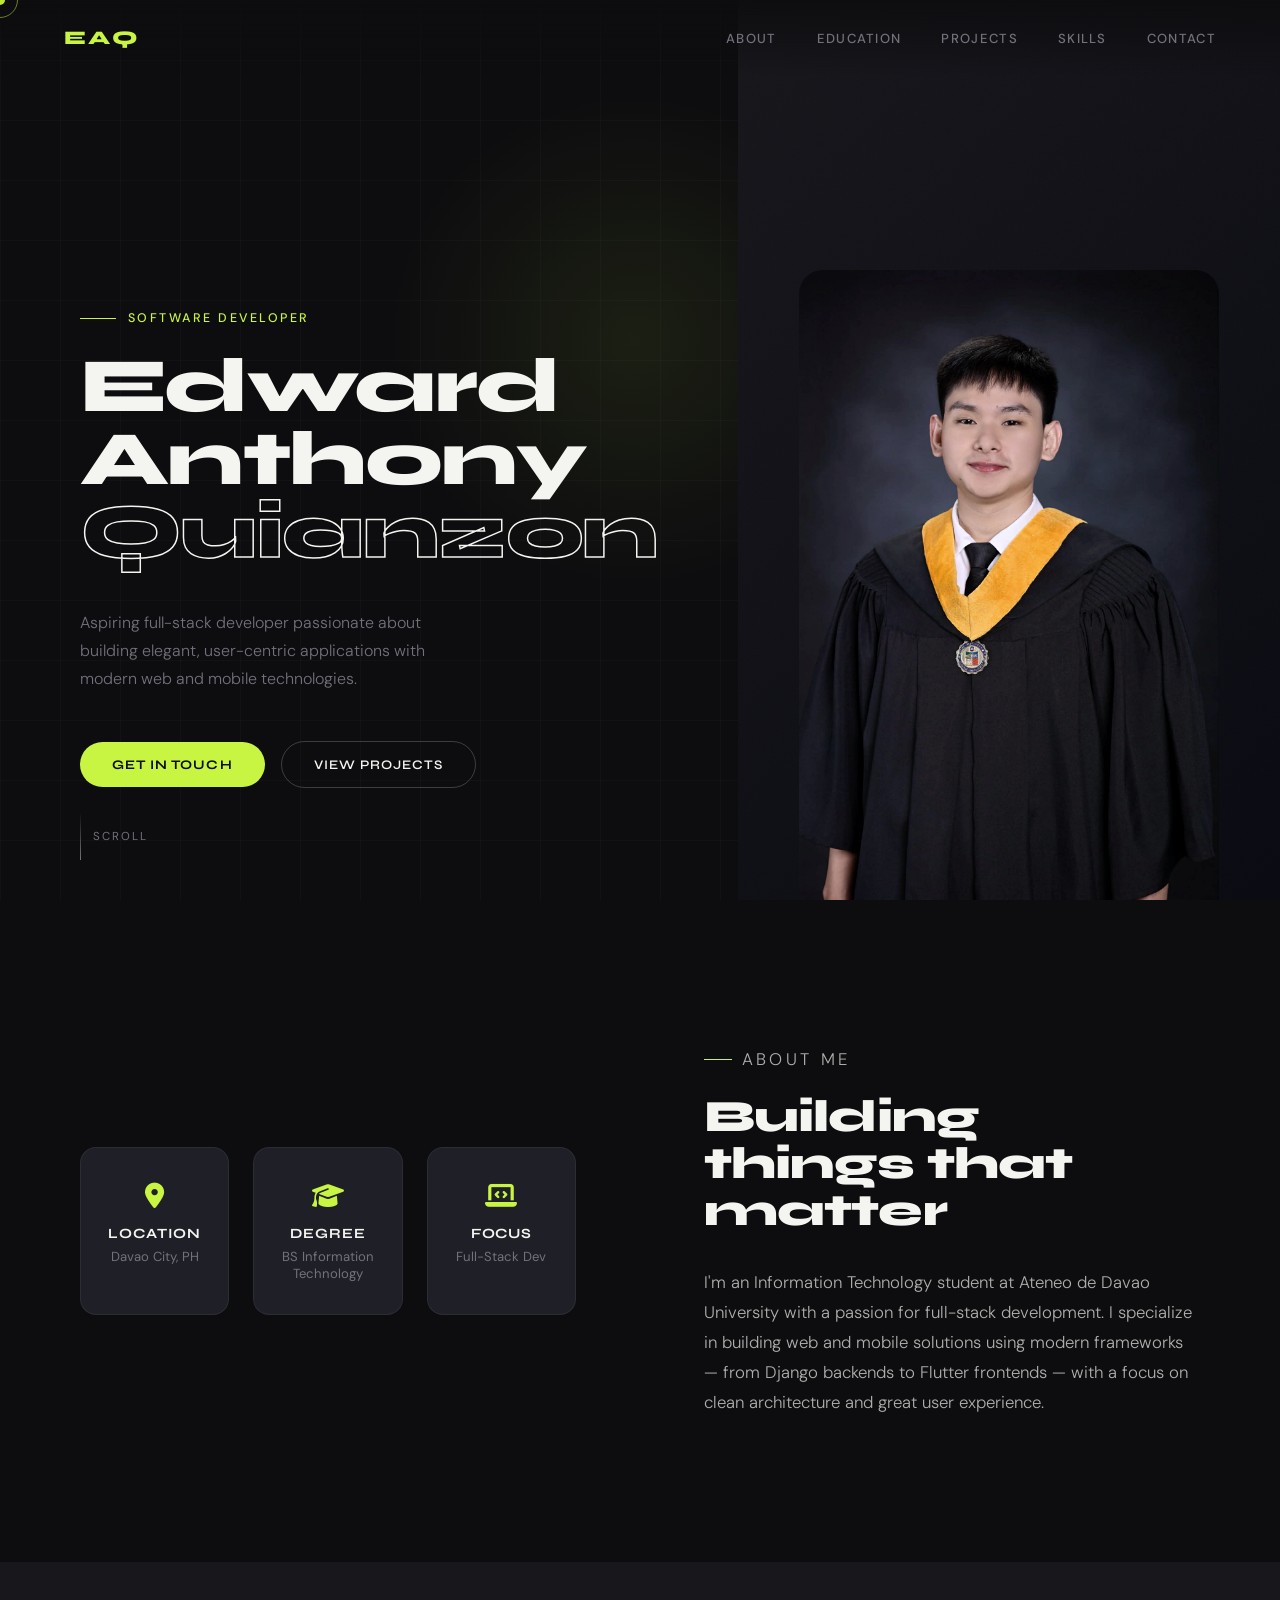
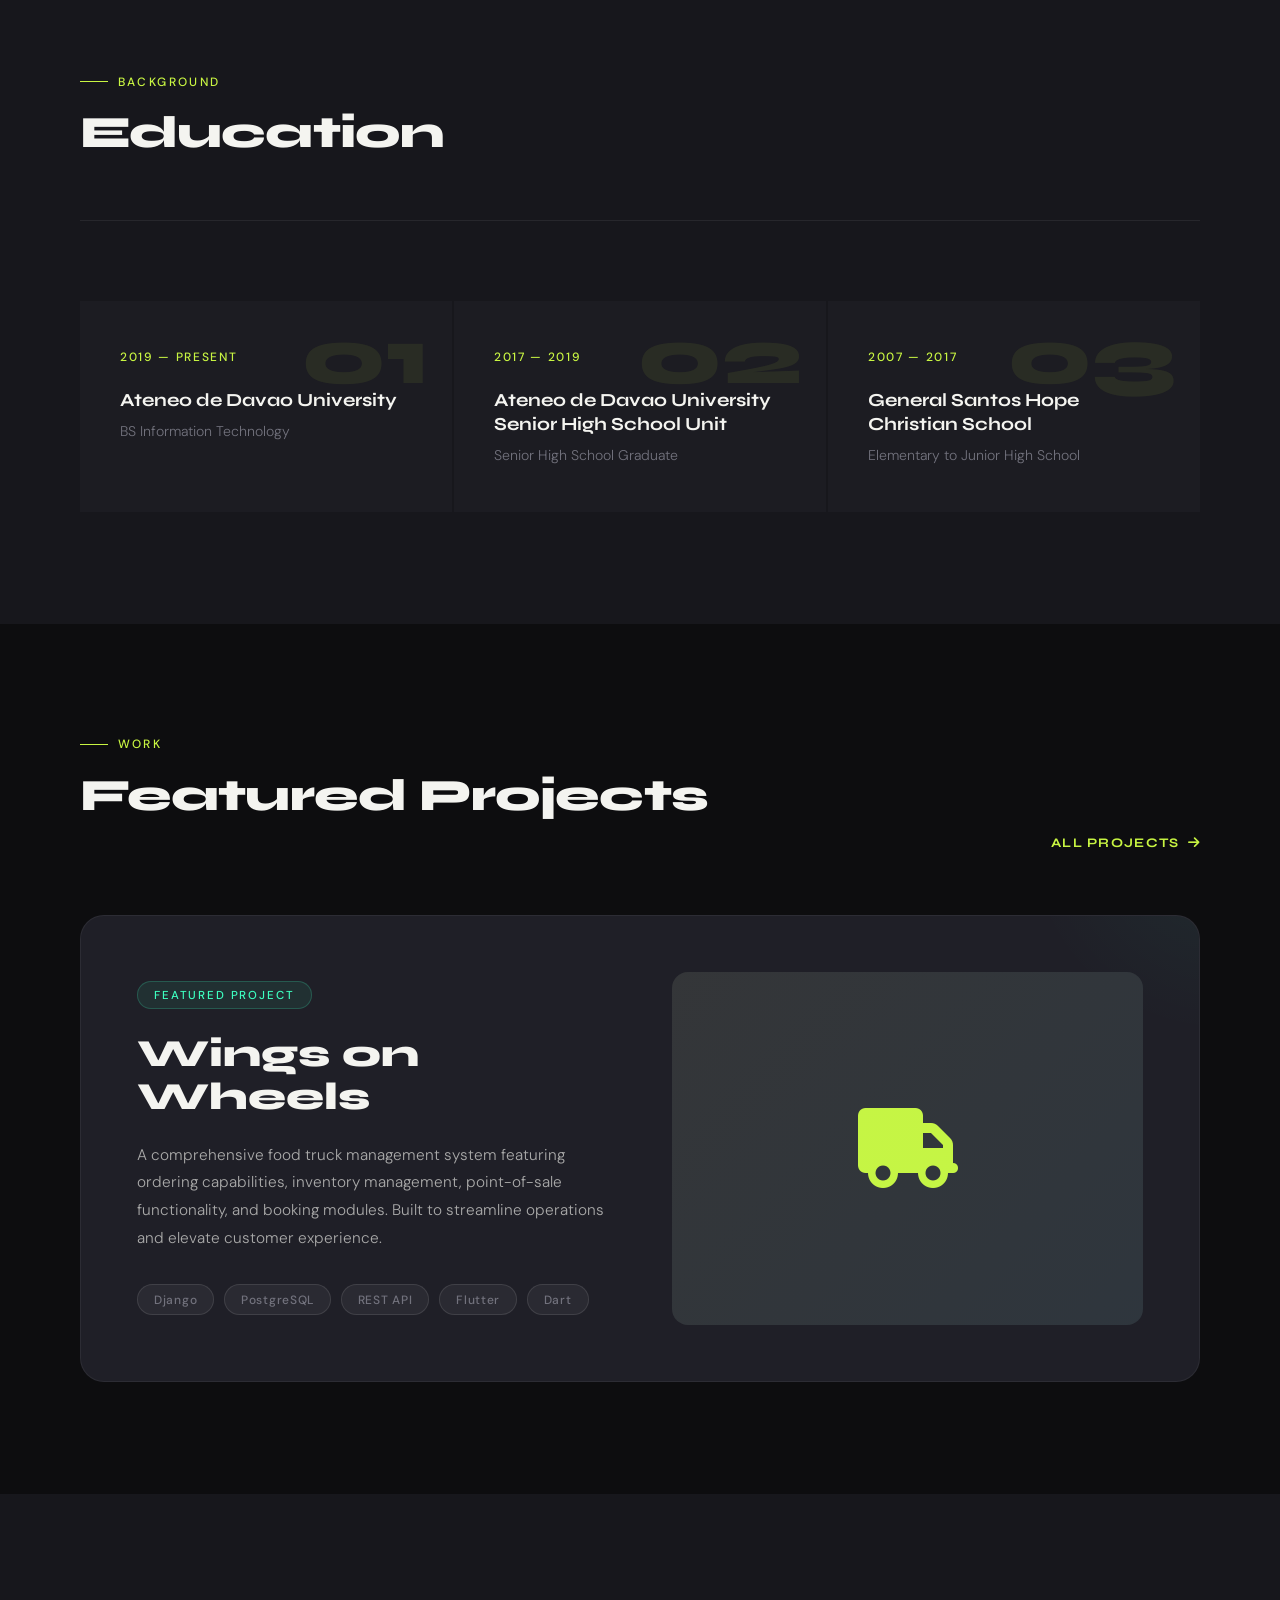
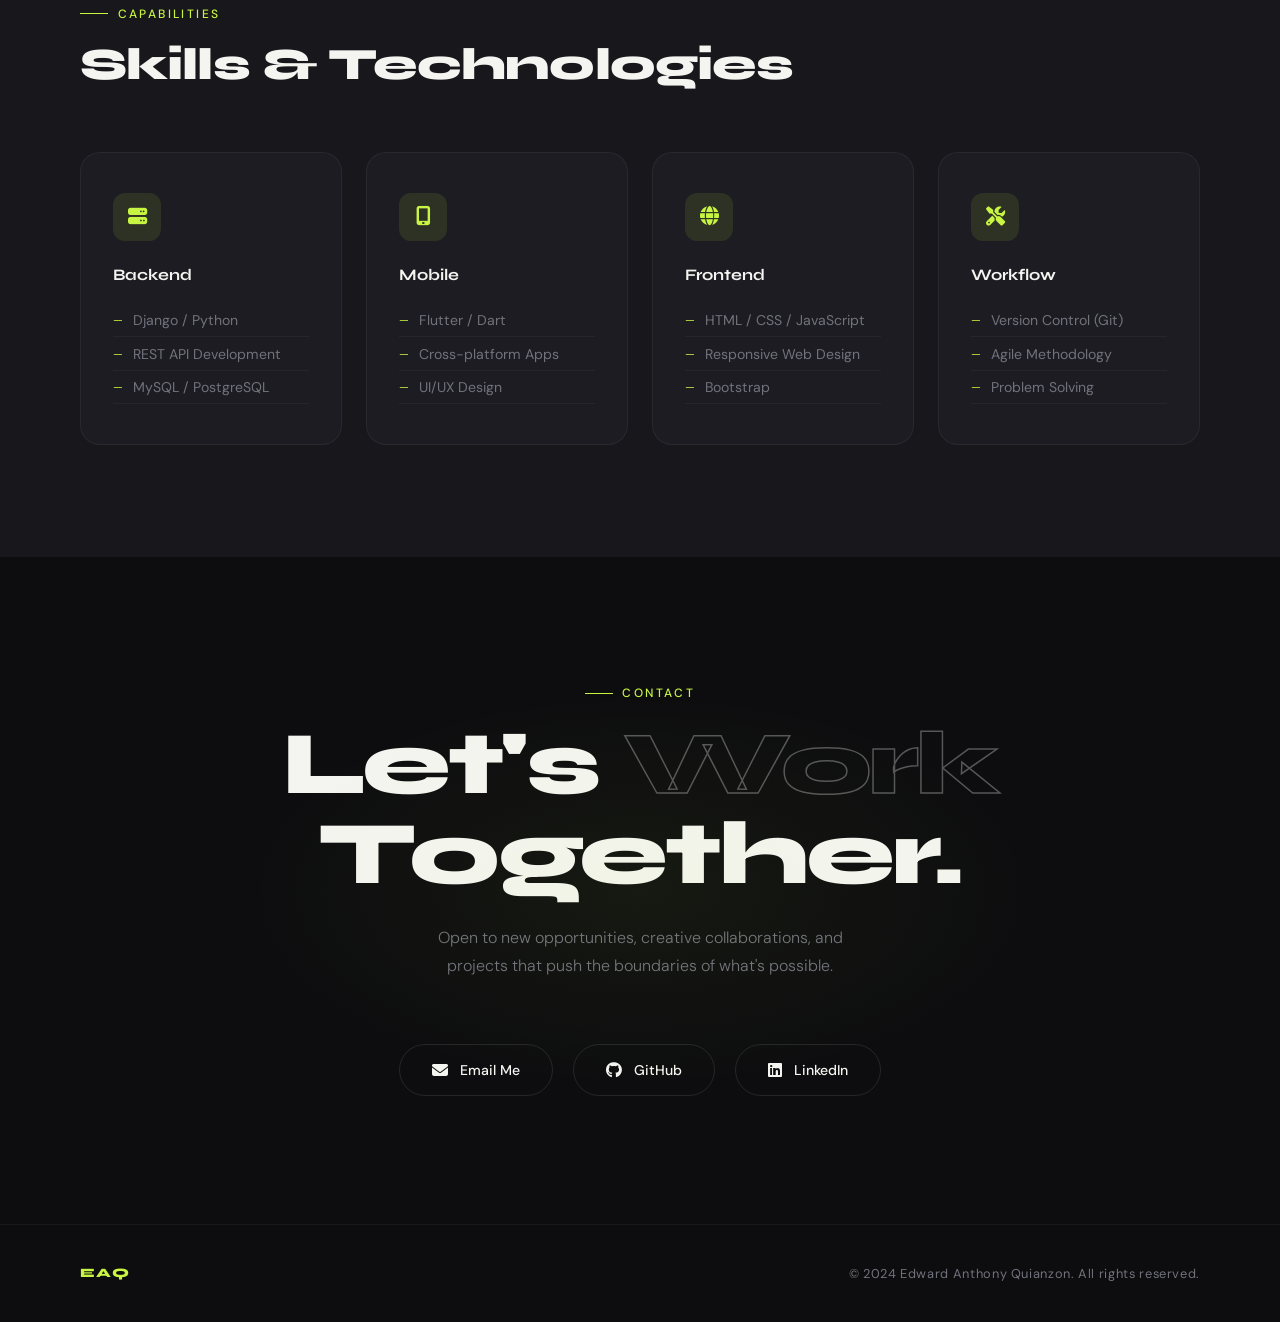
==== commit 7ec8ab0f: "update UI" ====
--- a/index.html
+++ b/index.html
@@ -1,319 +1,999 @@
 <!DOCTYPE html>
 <html lang="en">
-  <head>
-    <meta charset="UTF-8" />
-    <meta name="viewport" content="width=device-width, initial-scale=1" />
-    <title>Edward Anthony Quianzon - Portfolio</title>
-    <link
-      href="https://cdn.jsdelivr.net/npm/bootstrap@5.3.3/dist/css/bootstrap.min.css"
-      rel="stylesheet"
-    />
-    <link
-      rel="stylesheet"
-      href="https://cdnjs.cloudflare.com/ajax/libs/font-awesome/6.4.0/css/all.min.css"
-    />
-    <link rel="stylesheet" href="index.css" />
-  </head>
-  <body>
-    <!-- Navigation -->
-    <nav class="navbar navbar-expand-lg navbar-dark fixed-top">
-      <div class="container">
-        <a class="navbar-brand" href="#">EAQ</a>
-        <button
-          class="navbar-toggler"
-          type="button"
-          data-bs-toggle="collapse"
-          data-bs-target="#navbarNav"
-        >
-          <span class="navbar-toggler-icon"></span>
-        </button>
-        <div class="collapse navbar-collapse" id="navbarNav">
-          <ul class="navbar-nav ms-auto">
-            <li class="nav-item">
-              <a class="nav-link" href="#home">Home</a>
-            </li>
-            <li class="nav-item">
-              <a class="nav-link" href="#about">About</a>
-            </li>
-            <li class="nav-item">
-              <a class="nav-link" href="#education">Education</a>
-            </li>
-            <li class="nav-item">
-              <a class="nav-link" href="projects.html">Projects</a>
-            </li>
-            <li class="nav-item">
-              <a class="nav-link" href="#skills">Skills</a>
-            </li>
-            <li class="nav-item">
-              <a class="nav-link" href="#contact">Contact</a>
-            </li>
-          </ul>
-        </div>
-      </div>
-    </nav>
-
-    <!-- Hero Section -->
-    <section id="home" class="hero-section">
-      <div class="container">
-        <div class="row align-items-center">
-          <div class="col-lg-6 text-center text-lg-start">
-            <h1 class="display-3 fw-bold mb-3 fade-in">
-              Edward Anthony<br /><span class="text-gradient">Quianzon</span>
-            </h1>
-            <p class="lead mb-4 fade-in-delay">
-              Aspiring Software Developer passionate about creating innovative
-              solutions
-            </p>
-            <div class="fade-in-delay-2">
-              <a href="#contact" class="btn btn-primary btn-lg me-3">
-                <i class="fas fa-envelope me-2"></i>Get In Touch
-              </a>
-              <a href="projects.html" class="btn btn-outline-light btn-lg">
-                <i class="fas fa-code me-2"></i>View Projects
-              </a>
-            </div>
-          </div>
-          <div class="col-lg-6 text-center mt-5 mt-lg-0">
-            <div class="profile-container fade-in-delay">
-              <img
-                src="images/image.jpg"
-                alt="Edward Anthony Quianzon"
-                class="profile-pic"
-              />
-            </div>
-          </div>
-        </div>
-      </div>
-    </section>
-
-    <!-- About Section -->
-    <section id="about" class="section-padding bg-light">
-      <div class="container">
-        <h2 class="section-title text-center mb-5">About Me</h2>
-        <div class="row">
-          <div class="col-lg-8 mx-auto text-center">
-            <p class="lead">
-              I'm an Information Technology student at Ateneo de Davao
-              University with a passion for full-stack development and creating
-              user-friendly applications. I specialize in building web and
-              mobile solutions using modern frameworks and technologies.
-            </p>
-            <div class="row mt-5">
-              <div class="col-md-4 mb-3">
-                <div class="about-card">
-                  <i class="fas fa-map-marker-alt fa-2x mb-3"></i>
-                  <h5>Location</h5>
-                  <p>Davao City, Philippines</p>
-                </div>
-              </div>
-              <div class="col-md-4 mb-3">
-                <div class="about-card">
-                  <i class="fas fa-graduation-cap fa-2x mb-3"></i>
-                  <h5>Education</h5>
-                  <p>BS Information Technology</p>
-                </div>
-              </div>
-              <div class="col-md-4 mb-3">
-                <div class="about-card">
-                  <i class="fas fa-laptop-code fa-2x mb-3"></i>
-                  <h5>Focus</h5>
-                  <p>Full-Stack Development</p>
-                </div>
-              </div>
-            </div>
-          </div>
-        </div>
-      </div>
-    </section>
-
-    <!-- Education Section -->
-    <section id="education" class="section-padding">
-      <div class="container">
-        <h2 class="section-title text-center mb-5">Education</h2>
-        <div class="row">
-          <div class="col-lg-10 mx-auto">
-            <div class="timeline">
-              <div class="timeline-item">
-                <div class="timeline-dot"></div>
-                <div class="timeline-content">
-                  <h4>Ateneo de Davao University</h4>
-                  <span class="timeline-date">2019 - Present</span>
-                  <p>Bachelor of Science in Information Technology</p>
-                </div>
-              </div>
-              <div class="timeline-item">
-                <div class="timeline-dot"></div>
-                <div class="timeline-content">
-                  <h4>Ateneo de Davao University - Senior High School Unit</h4>
-                  <span class="timeline-date">2017 - 2019</span>
-                  <p>Senior High School Graduate</p>
-                </div>
-              </div>
-              <div class="timeline-item">
-                <div class="timeline-dot"></div>
-                <div class="timeline-content">
-                  <h4>General Santos Hope Christian School</h4>
-                  <span class="timeline-date">2007 - 2017</span>
-                  <p>Elementary to Junior High School Graduate</p>
-                </div>
-              </div>
-            </div>
-          </div>
-        </div>
-      </div>
-    </section>
-
-    <!-- Projects Section -->
-    <section id="projects" class="section-padding bg-light">
-      <div class="container">
-        <h2 class="section-title text-center mb-5">Featured Projects</h2>
-        <div class="row">
-          <div class="col-lg-8 mx-auto">
-            <div class="project-card">
-              <div class="project-icon">
-                <i class="fas fa-truck"></i>
-              </div>
-              <div class="project-content">
-                <h3>Wings on Wheels</h3>
-                <p>
-                  A comprehensive food truck management system featuring
-                  ordering capabilities, inventory management, point-of-sale
-                  functionality, and booking modules. Built with modern web
-                  technologies to streamline operations and enhance customer
-                  experience.
-                </p>
-                <div class="project-tags">
-                  <span class="badge">Django</span>
-                  <span class="badge">PostgreSQL</span>
-                  <span class="badge">REST API</span>
-                  <span class="badge">Flutter</span>
-                </div>
-              </div>
-            </div>
-            <div class="text-center mt-4">
-              <a href="projects.html" class="btn btn-primary btn-lg">
-                <i class="fas fa-folder-open me-2"></i>View All Projects
-              </a>
-            </div>
-          </div>
-        </div>
-      </div>
-    </section>
-
-    <!-- Skills Section -->
-    <section id="skills" class="section-padding">
-      <div class="container">
-        <h2 class="section-title text-center mb-5">Skills & Technologies</h2>
-        <div class="row">
-          <div class="col-lg-10 mx-auto">
-            <div class="row g-4">
-              <div class="col-md-6">
-                <div class="skill-card">
-                  <div class="skill-icon">
-                    <i class="fas fa-code"></i>
-                  </div>
-                  <h4>Backend Development</h4>
-                  <ul class="skill-list">
-                    <li><i class="fas fa-check"></i> Django / Python</li>
-                    <li><i class="fas fa-check"></i> REST API Development</li>
-                    <li><i class="fas fa-check"></i> MySQL / PostgreSQL</li>
-                  </ul>
-                </div>
-              </div>
-              <div class="col-md-6">
-                <div class="skill-card">
-                  <div class="skill-icon">
-                    <i class="fas fa-mobile-alt"></i>
-                  </div>
-                  <h4>Mobile Development</h4>
-                  <ul class="skill-list">
-                    <li><i class="fas fa-check"></i> Flutter / Dart</li>
-                    <li><i class="fas fa-check"></i> Cross-platform Apps</li>
-                    <li><i class="fas fa-check"></i> UI/UX Design</li>
-                  </ul>
-                </div>
-              </div>
-              <div class="col-md-6">
-                <div class="skill-card">
-                  <div class="skill-icon">
-                    <i class="fas fa-laptop-code"></i>
-                  </div>
-                  <h4>Frontend Development</h4>
-                  <ul class="skill-list">
-                    <li>
-                      <i class="fas fa-check"></i> HTML / CSS / JavaScript
-                    </li>
-                    <li><i class="fas fa-check"></i> Responsive Web Design</li>
-                    <li><i class="fas fa-check"></i> Bootstrap</li>
-                  </ul>
-                </div>
-              </div>
-              <div class="col-md-6">
-                <div class="skill-card">
-                  <div class="skill-icon">
-                    <i class="fas fa-tools"></i>
-                  </div>
-                  <h4>Tools & Workflow</h4>
-                  <ul class="skill-list">
-                    <li><i class="fas fa-check"></i> Version Control (Git)</li>
-                    <li><i class="fas fa-check"></i> Agile Methodology</li>
-                    <li><i class="fas fa-check"></i> Problem Solving</li>
-                  </ul>
-                </div>
-              </div>
-            </div>
-          </div>
-        </div>
-      </div>
-    </section>
-
-    <!-- Contact Section -->
-    <section id="contact" class="section-padding bg-dark text-white">
-      <div class="container">
-        <h2 class="section-title text-center mb-5">Get In Touch</h2>
-        <div class="row">
-          <div class="col-lg-6 mx-auto text-center">
-            <p class="lead mb-5">
-              I'm always open to discussing new projects, creative ideas, or
-              opportunities to be part of your vision.
-            </p>
-            <div class="contact-links">
-              <a href="mailto:your.email@example.com" class="contact-btn">
-                <i class="fas fa-envelope"></i>
-                <span>Email Me</span>
-              </a>
-              <a
-                href="https://github.com/yourusername"
-                target="_blank"
-                class="contact-btn"
-              >
-                <i class="fab fa-github"></i>
-                <span>GitHub</span>
-              </a>
-              <a
-                href="https://linkedin.com/in/yourusername"
-                target="_blank"
-                class="contact-btn"
-              >
-                <i class="fab fa-linkedin"></i>
-                <span>LinkedIn</span>
-              </a>
-            </div>
-          </div>
-        </div>
-      </div>
-    </section>
-
-    <!-- Footer -->
-    <footer class="footer">
-      <div class="container text-center">
-        <p class="mb-0">
-          &copy; 2024 Edward Anthony Quianzon. All rights reserved.
-        </p>
-      </div>
-    </footer>
-
-    <script src="https://cdn.jsdelivr.net/npm/bootstrap@5.3.3/dist/js/bootstrap.bundle.min.js"></script>
-    <script src="index.js"></script>
-  </body>
-</html>
+<head>
+  <meta charset="UTF-8" />
+  <meta name="viewport" content="width=device-width, initial-scale=1" />
+  <title>Edward Anthony Quianzon — Portfolio</title>
+  <link rel="preconnect" href="https://fonts.googleapis.com">
+  <link href="https://fonts.googleapis.com/css2?family=Syne:wght@400;600;700;800&family=DM+Sans:ital,wght@0,300;0,400;0,500;1,300&display=swap" rel="stylesheet">
+  <link rel="stylesheet" href="https://cdnjs.cloudflare.com/ajax/libs/font-awesome/6.4.0/css/all.min.css" />
+  <style>
+    :root {
+      --ink: #0d0d0f;
+      --ink-2: #1c1c22;
+      --ink-3: #2e2e38;
+      --muted: #72727d;
+      --line: rgba(255,255,255,0.08);
+      --accent: #c8f542;
+      --accent-2: #3dffc0;
+      --surface: #17171c;
+      --surface-2: #1f1f27;
+      --white: #f4f4f0;
+    }
+
+    *, *::before, *::after { margin: 0; padding: 0; box-sizing: border-box; }
+
+    html { scroll-behavior: smooth; }
+
+    body {
+      font-family: 'DM Sans', sans-serif;
+      background: var(--ink);
+      color: var(--white);
+      overflow-x: hidden;
+      cursor: none;
+    }
+
+    /* Custom cursor */
+    .cursor {
+      position: fixed;
+      width: 10px; height: 10px;
+      background: var(--accent);
+      border-radius: 50%;
+      pointer-events: none;
+      z-index: 9999;
+      transform: translate(-50%, -50%);
+      transition: transform 0.1s, width 0.3s, height 0.3s, background 0.3s;
+      mix-blend-mode: difference;
+    }
+    .cursor-ring {
+      position: fixed;
+      width: 36px; height: 36px;
+      border: 1.5px solid rgba(200,245,66,0.5);
+      border-radius: 50%;
+      pointer-events: none;
+      z-index: 9998;
+      transform: translate(-50%, -50%);
+      transition: transform 0.18s cubic-bezier(.17,.67,.83,.67), width 0.4s, height 0.4s;
+    }
+    body:hover .cursor { opacity: 1; }
+
+    /* NAV */
+    nav {
+      position: fixed; top: 0; left: 0; right: 0;
+      z-index: 100;
+      padding: 1.6rem 4rem;
+      display: flex; align-items: center; justify-content: space-between;
+      background: linear-gradient(to bottom, rgba(13,13,15,0.95), transparent);
+    }
+
+    .nav-logo {
+      font-family: 'Syne', sans-serif;
+      font-weight: 800;
+      font-size: 1.2rem;
+      letter-spacing: 0.12em;
+      color: var(--accent);
+      text-decoration: none;
+    }
+
+    .nav-links {
+      display: flex; gap: 2.5rem; list-style: none;
+    }
+    .nav-links a {
+      font-size: 0.82rem;
+      font-weight: 500;
+      letter-spacing: 0.1em;
+      text-transform: uppercase;
+      color: var(--muted);
+      text-decoration: none;
+      transition: color 0.25s;
+    }
+    .nav-links a:hover { color: var(--white); }
+
+    /* HERO */
+    .hero {
+      min-height: 100vh;
+      display: grid;
+      grid-template-columns: 1fr 1fr;
+      gap: 0;
+      position: relative;
+      overflow: hidden;
+    }
+
+    .hero-left {
+      display: flex;
+      flex-direction: column;
+      justify-content: flex-end;
+      padding: 8rem 5rem 7rem;
+      position: relative;
+      z-index: 2;
+    }
+
+    .hero-eyebrow {
+      font-size: 0.78rem;
+      font-weight: 500;
+      letter-spacing: 0.2em;
+      text-transform: uppercase;
+      color: var(--accent);
+      margin-bottom: 1.5rem;
+      display: flex; align-items: center; gap: 0.75rem;
+    }
+    .hero-eyebrow::before {
+      content: '';
+      display: inline-block;
+      width: 36px; height: 1px;
+      background: var(--accent);
+    }
+
+    .hero-name {
+      font-family: 'Syne', sans-serif;
+      font-size: clamp(3.5rem, 6vw, 6.5rem);
+      font-weight: 800;
+      line-height: 0.95;
+      letter-spacing: -0.02em;
+      margin-bottom: 2.5rem;
+    }
+
+    .hero-name span {
+      display: block;
+      -webkit-text-stroke: 1.5px var(--white);
+      color: transparent;
+    }
+
+    .hero-desc {
+      font-size: 1rem;
+      font-weight: 300;
+      line-height: 1.75;
+      color: var(--muted);
+      max-width: 380px;
+      margin-bottom: 3rem;
+    }
+
+    .hero-ctas {
+      display: flex; gap: 1rem; align-items: center;
+    }
+
+    .btn-fill {
+      background: var(--accent);
+      color: var(--ink);
+      font-family: 'Syne', sans-serif;
+      font-weight: 700;
+      font-size: 0.82rem;
+      letter-spacing: 0.08em;
+      text-transform: uppercase;
+      padding: 0.9rem 2rem;
+      border-radius: 100px;
+      text-decoration: none;
+      transition: transform 0.25s, box-shadow 0.25s;
+    }
+    .btn-fill:hover {
+      transform: translateY(-3px);
+      box-shadow: 0 16px 40px rgba(200,245,66,0.3);
+    }
+
+    .btn-ghost {
+      color: var(--white);
+      font-family: 'Syne', sans-serif;
+      font-weight: 600;
+      font-size: 0.82rem;
+      letter-spacing: 0.08em;
+      text-transform: uppercase;
+      padding: 0.9rem 2rem;
+      border: 1px solid rgba(255,255,255,0.2);
+      border-radius: 100px;
+      text-decoration: none;
+      transition: border-color 0.25s, background 0.25s, transform 0.25s;
+    }
+    .btn-ghost:hover {
+      border-color: var(--white);
+      background: rgba(255,255,255,0.05);
+      transform: translateY(-3px);
+    }
+
+    .hero-right {
+      position: relative;
+      overflow: hidden;
+    }
+
+    .hero-right::before {
+      content: '';
+      position: absolute; inset: 0;
+      background: linear-gradient(135deg, var(--surface) 0%, #0a0a12 100%);
+    }
+
+    .hero-img-wrap {
+      position: absolute;
+      bottom: 0; right: 0; left: 0;
+      display: flex; justify-content: center; align-items: flex-end;
+    }
+
+    .hero-photo {
+      width: 85%;
+      max-width: 420px;
+      height: auto;
+      object-fit: cover;
+      object-position: center top;
+      display: block;
+      border-radius: 24px 24px 0 0;
+      filter: grayscale(20%) contrast(1.05);
+    }
+
+    /* Noise overlay on hero-right */
+    .hero-right::after {
+      content: '';
+      position: absolute; inset: 0;
+      background-image: url("data:image/svg+xml,%3Csvg viewBox='0 0 256 256' xmlns='http://www.w3.org/2000/svg'%3E%3Cfilter id='noise'%3E%3CfeTurbulence type='fractalNoise' baseFrequency='0.9' numOctaves='4' stitchTiles='stitch'/%3E%3C/filter%3E%3Crect width='100%25' height='100%25' filter='url(%23noise)' opacity='0.04'/%3E%3C/svg%3E");
+      pointer-events: none;
+      mix-blend-mode: overlay;
+    }
+
+    /* Animated grid background */
+    .grid-bg {
+      position: absolute;
+      inset: 0;
+      background-image:
+        linear-gradient(rgba(255,255,255,0.02) 1px, transparent 1px),
+        linear-gradient(90deg, rgba(255,255,255,0.02) 1px, transparent 1px);
+      background-size: 60px 60px;
+      pointer-events: none;
+    }
+
+    .hero-accent-blob {
+      position: absolute;
+      width: 500px; height: 500px;
+      background: radial-gradient(circle, rgba(200,245,66,0.08) 0%, transparent 70%);
+      top: 10%; left: 30%;
+      pointer-events: none;
+      animation: blobPulse 8s ease-in-out infinite;
+    }
+
+    @keyframes blobPulse {
+      0%, 100% { transform: scale(1); opacity: 0.8; }
+      50% { transform: scale(1.15); opacity: 1; }
+    }
+
+    /* Scroll indicator */
+    .scroll-hint {
+      position: absolute;
+      bottom: 2.5rem; left: 5rem;
+      display: flex; align-items: center; gap: 0.75rem;
+      font-size: 0.72rem;
+      letter-spacing: 0.18em;
+      text-transform: uppercase;
+      color: var(--muted);
+      animation: nudge 2.5s ease-in-out infinite;
+    }
+    .scroll-hint::before {
+      content: '';
+      width: 1px; height: 48px;
+      background: linear-gradient(to bottom, transparent, var(--muted));
+    }
+    @keyframes nudge {
+      0%,100% { transform: translateY(0); }
+      50% { transform: translateY(6px); }
+    }
+
+    /* ABOUT */
+    .about {
+      padding: 9rem 5rem;
+      max-width: 1400px;
+      margin: 0 auto;
+      display: grid;
+      grid-template-columns: 1fr 1fr;
+      gap: 8rem;
+      align-items: center;
+    }
+
+    .section-label {
+      font-size: 0.75rem;
+      font-weight: 500;
+      letter-spacing: 0.2em;
+      text-transform: uppercase;
+      color: var(--accent);
+      margin-bottom: 1.2rem;
+      display: flex; align-items: center; gap: 0.6rem;
+    }
+    .section-label::before {
+      content: '';
+      width: 28px; height: 1px;
+      background: var(--accent);
+    }
+
+    .section-heading {
+      font-family: 'Syne', sans-serif;
+      font-size: clamp(2.2rem, 3.5vw, 3.6rem);
+      font-weight: 800;
+      line-height: 1.05;
+      letter-spacing: -0.02em;
+      margin-bottom: 2rem;
+    }
+
+    .about-body p {
+      font-size: 1.05rem;
+      font-weight: 300;
+      line-height: 1.8;
+      color: rgba(244,244,240,0.7);
+    }
+
+    .about-stats {
+      display: grid;
+      grid-template-columns: repeat(3, 1fr);
+      gap: 1.5rem;
+    }
+
+    .stat-card {
+      background: var(--surface-2);
+      border: 1px solid rgba(255,255,255,0.06);
+      border-radius: 16px;
+      padding: 2rem 1.5rem;
+      text-align: center;
+      transition: border-color 0.3s, transform 0.3s;
+    }
+    .stat-card:hover {
+      border-color: rgba(200,245,66,0.3);
+      transform: translateY(-6px);
+    }
+
+    .stat-icon {
+      font-size: 1.6rem;
+      color: var(--accent);
+      margin-bottom: 0.75rem;
+    }
+    .stat-title {
+      font-family: 'Syne', sans-serif;
+      font-size: 0.88rem;
+      font-weight: 700;
+      text-transform: uppercase;
+      letter-spacing: 0.06em;
+      margin-bottom: 0.4rem;
+    }
+    .stat-value {
+      font-size: 0.82rem;
+      color: var(--muted);
+    }
+
+    /* EDUCATION */
+    .education-section {
+      background: var(--surface);
+      padding: 7rem 5rem;
+    }
+
+    .edu-inner {
+      max-width: 1400px;
+      margin: 0 auto;
+    }
+
+    .edu-header {
+      display: flex;
+      justify-content: space-between;
+      align-items: flex-end;
+      margin-bottom: 5rem;
+      border-bottom: 1px solid rgba(255,255,255,0.07);
+      padding-bottom: 2rem;
+    }
+
+    .timeline-grid {
+      display: grid;
+      grid-template-columns: repeat(3, 1fr);
+      gap: 2px;
+    }
+
+    .timeline-card {
+      background: var(--ink-2);
+      padding: 3rem 2.5rem;
+      position: relative;
+      overflow: hidden;
+      transition: background 0.3s;
+    }
+    .timeline-card:hover { background: var(--ink-3); }
+
+    .tc-number {
+      font-family: 'Syne', sans-serif;
+      font-size: 5rem;
+      font-weight: 800;
+      color: rgba(200,245,66,0.08);
+      position: absolute;
+      top: 1rem; right: 1.5rem;
+      line-height: 1;
+      pointer-events: none;
+    }
+
+    .tc-date {
+      font-size: 0.75rem;
+      font-weight: 500;
+      letter-spacing: 0.14em;
+      text-transform: uppercase;
+      color: var(--accent);
+      margin-bottom: 1.5rem;
+    }
+
+    .tc-school {
+      font-family: 'Syne', sans-serif;
+      font-size: 1.15rem;
+      font-weight: 700;
+      margin-bottom: 0.6rem;
+      line-height: 1.3;
+    }
+
+    .tc-degree {
+      font-size: 0.88rem;
+      color: var(--muted);
+      font-weight: 300;
+    }
+
+    /* PROJECTS */
+    .projects-section {
+      padding: 7rem 5rem;
+      max-width: 1400px;
+      margin: 0 auto;
+    }
+
+    .projects-header {
+      display: flex;
+      justify-content: space-between;
+      align-items: flex-end;
+      margin-bottom: 4rem;
+    }
+
+    .project-featured {
+      background: var(--surface-2);
+      border: 1px solid rgba(255,255,255,0.06);
+      border-radius: 24px;
+      padding: 3.5rem;
+      display: grid;
+      grid-template-columns: 1fr 1fr;
+      gap: 4rem;
+      align-items: center;
+      transition: border-color 0.3s;
+      position: relative;
+      overflow: hidden;
+    }
+    .project-featured::before {
+      content: '';
+      position: absolute;
+      top: -60%; right: -20%;
+      width: 400px; height: 400px;
+      background: radial-gradient(circle, rgba(61,255,192,0.06), transparent 70%);
+      pointer-events: none;
+    }
+    .project-featured:hover { border-color: rgba(200,245,66,0.2); }
+
+    .pf-tag {
+      display: inline-block;
+      font-size: 0.72rem;
+      font-weight: 500;
+      letter-spacing: 0.16em;
+      text-transform: uppercase;
+      color: var(--accent-2);
+      background: rgba(61,255,192,0.08);
+      border: 1px solid rgba(61,255,192,0.2);
+      border-radius: 100px;
+      padding: 0.35rem 1rem;
+      margin-bottom: 1.5rem;
+    }
+
+    .pf-title {
+      font-family: 'Syne', sans-serif;
+      font-size: 2.4rem;
+      font-weight: 800;
+      line-height: 1.1;
+      margin-bottom: 1.5rem;
+    }
+
+    .pf-desc {
+      font-size: 0.96rem;
+      font-weight: 300;
+      line-height: 1.8;
+      color: rgba(244,244,240,0.65);
+      margin-bottom: 2rem;
+    }
+
+    .tech-pills {
+      display: flex; flex-wrap: wrap; gap: 0.6rem;
+    }
+
+    .pill {
+      font-size: 0.75rem;
+      font-weight: 500;
+      letter-spacing: 0.06em;
+      padding: 0.4rem 1rem;
+      background: rgba(255,255,255,0.05);
+      border: 1px solid rgba(255,255,255,0.1);
+      border-radius: 100px;
+      color: var(--muted);
+    }
+
+    .pf-visual {
+      background: var(--ink-3);
+      border-radius: 16px;
+      aspect-ratio: 4/3;
+      display: flex;
+      align-items: center;
+      justify-content: center;
+      font-size: 5rem;
+      color: var(--accent);
+      position: relative;
+      overflow: hidden;
+    }
+    .pf-visual::after {
+      content: '';
+      position: absolute; inset: 0;
+      background: linear-gradient(135deg, rgba(200,245,66,0.04), rgba(61,255,192,0.04));
+    }
+
+    .view-all-link {
+      color: var(--accent);
+      font-family: 'Syne', sans-serif;
+      font-size: 0.82rem;
+      font-weight: 700;
+      letter-spacing: 0.1em;
+      text-transform: uppercase;
+      text-decoration: none;
+      display: flex; align-items: center; gap: 0.5rem;
+      transition: gap 0.2s;
+    }
+    .view-all-link:hover { gap: 1rem; color: var(--accent); }
+
+    /* SKILLS */
+    .skills-section {
+      background: var(--surface);
+      padding: 7rem 5rem;
+    }
+
+    .skills-inner {
+      max-width: 1400px;
+      margin: 0 auto;
+    }
+
+    .skills-grid {
+      display: grid;
+      grid-template-columns: repeat(4, 1fr);
+      gap: 1.5rem;
+      margin-top: 4rem;
+    }
+
+    .skill-card {
+      background: var(--ink-2);
+      border: 1px solid rgba(255,255,255,0.05);
+      border-radius: 20px;
+      padding: 2.5rem 2rem;
+      transition: border-color 0.3s, transform 0.3s;
+    }
+    .skill-card:hover {
+      border-color: rgba(200,245,66,0.25);
+      transform: translateY(-8px);
+    }
+
+    .sk-icon {
+      width: 48px; height: 48px;
+      border-radius: 12px;
+      background: rgba(200,245,66,0.1);
+      display: flex; align-items: center; justify-content: center;
+      color: var(--accent);
+      font-size: 1.2rem;
+      margin-bottom: 1.5rem;
+    }
+
+    .sk-title {
+      font-family: 'Syne', sans-serif;
+      font-size: 1rem;
+      font-weight: 700;
+      margin-bottom: 1.25rem;
+    }
+
+    .sk-list {
+      list-style: none;
+    }
+    .sk-list li {
+      font-size: 0.88rem;
+      color: var(--muted);
+      padding: 0.45rem 0;
+      display: flex; align-items: center; gap: 0.6rem;
+      border-bottom: 1px solid rgba(255,255,255,0.04);
+    }
+    .sk-list li::before {
+      content: '—';
+      color: var(--accent);
+      font-size: 0.7rem;
+    }
+
+    /* CONTACT */
+    .contact-section {
+      padding: 8rem 5rem;
+      text-align: center;
+      position: relative;
+      overflow: hidden;
+    }
+
+    .contact-section::before {
+      content: '';
+      position: absolute;
+      top: 50%; left: 50%;
+      transform: translate(-50%, -50%);
+      width: 800px; height: 400px;
+      background: radial-gradient(ellipse, rgba(200,245,66,0.05), transparent 70%);
+      pointer-events: none;
+    }
+
+    .contact-big {
+      font-family: 'Syne', sans-serif;
+      font-size: clamp(3rem, 7vw, 8rem);
+      font-weight: 800;
+      line-height: 1;
+      letter-spacing: -0.03em;
+      margin-bottom: 1.5rem;
+    }
+
+    .contact-big span {
+      -webkit-text-stroke: 1.5px rgba(255,255,255,0.3);
+      color: transparent;
+    }
+
+    .contact-sub {
+      font-size: 1rem;
+      color: var(--muted);
+      font-weight: 300;
+      max-width: 460px;
+      margin: 0 auto 4rem;
+      line-height: 1.75;
+    }
+
+    .contact-links {
+      display: flex; justify-content: center; gap: 1.25rem; flex-wrap: wrap;
+    }
+
+    .contact-link {
+      display: flex; align-items: center; gap: 0.75rem;
+      padding: 1rem 2rem;
+      border: 1px solid rgba(255,255,255,0.1);
+      border-radius: 100px;
+      color: var(--white);
+      text-decoration: none;
+      font-size: 0.88rem;
+      font-weight: 500;
+      transition: all 0.25s;
+    }
+    .contact-link:hover {
+      border-color: var(--accent);
+      color: var(--accent);
+      transform: translateY(-4px);
+    }
+    .contact-link i { font-size: 1rem; }
+
+    /* FOOTER */
+    footer {
+      border-top: 1px solid rgba(255,255,255,0.05);
+      padding: 2.5rem 5rem;
+      display: flex;
+      justify-content: space-between;
+      align-items: center;
+      font-size: 0.8rem;
+      color: var(--muted);
+      letter-spacing: 0.05em;
+    }
+
+    .footer-logo {
+      font-family: 'Syne', sans-serif;
+      font-weight: 800;
+      color: var(--accent);
+      text-decoration: none;
+      letter-spacing: 0.1em;
+    }
+
+    /* Reveal animation */
+    .reveal {
+      opacity: 0;
+      transform: translateY(30px);
+      transition: opacity 0.8s ease, transform 0.8s ease;
+    }
+    .reveal.visible {
+      opacity: 1;
+      transform: translateY(0);
+    }
+
+    /* Responsive */
+    @media (max-width: 1024px) {
+      nav { padding: 1.4rem 2rem; }
+      .hero { grid-template-columns: 1fr; min-height: auto; }
+      .hero-left { padding: 10rem 2.5rem 4rem; }
+      .hero-right { height: 50vw; min-height: 300px; }
+      .about { grid-template-columns: 1fr; gap: 4rem; padding: 5rem 2.5rem; }
+      .about-stats { grid-template-columns: repeat(3,1fr); }
+      .education-section, .skills-section { padding: 5rem 2.5rem; }
+      .timeline-grid { grid-template-columns: 1fr; gap: 2px; }
+      .projects-section { padding: 5rem 2.5rem; }
+      .project-featured { grid-template-columns: 1fr; gap: 2rem; }
+      .skills-grid { grid-template-columns: repeat(2,1fr); }
+      .contact-section { padding: 5rem 2.5rem; }
+      footer { padding: 2rem 2.5rem; }
+      .nav-links { display: none; }
+      .scroll-hint { left: 2.5rem; }
+    }
+
+    @media (max-width: 600px) {
+      .hero-left { padding: 8rem 1.5rem 3rem; }
+      .about { padding: 4rem 1.5rem; }
+      .about-stats { grid-template-columns: 1fr; }
+      .skills-grid { grid-template-columns: 1fr; }
+      .contact-big { font-size: 3rem; }
+      footer { flex-direction: column; gap: 1rem; text-align: center; }
+    }
+  </style>
+</head>
+<body>
+
+<div class="cursor" id="cursor"></div>
+<div class="cursor-ring" id="cursorRing"></div>
+
+<!-- NAV -->
+<nav>
+  <a href="#home" class="nav-logo">EAQ</a>
+  <ul class="nav-links">
+    <li><a href="#about">About</a></li>
+    <li><a href="#education">Education</a></li>
+    <li><a href="#projects">Projects</a></li>
+    <li><a href="#skills">Skills</a></li>
+    <li><a href="#contact">Contact</a></li>
+  </ul>
+</nav>
+
+<!-- HERO -->
+<section id="home" class="hero">
+  <div class="grid-bg"></div>
+  <div class="hero-accent-blob"></div>
+
+  <div class="hero-left">
+    <p class="hero-eyebrow">Software Developer</p>
+    <h1 class="hero-name">
+      Edward<br>Anthony<br><span>Quianzon</span>
+    </h1>
+    <p class="hero-desc">
+      Aspiring full-stack developer passionate about building elegant, user-centric applications with modern web and mobile technologies.
+    </p>
+    <div class="hero-ctas">
+      <a href="#contact" class="btn-fill">Get In Touch</a>
+      <a href="#projects" class="btn-ghost">View Projects</a>
+    </div>
+  </div>
+
+  <div class="hero-right">
+    <div class="hero-img-wrap">
+      <img src="images/image.jpg" alt="Edward Anthony Quianzon" class="hero-photo" onerror="this.style.display='none'" />
+    </div>
+  </div>
+
+  <div class="scroll-hint">Scroll</div>
+</section>
+
+<!-- ABOUT -->
+<section id="about">
+  <div class="about">
+    <div class="about-stats reveal">
+      <div class="stat-card">
+        <div class="stat-icon"><i class="fas fa-map-marker-alt"></i></div>
+        <div class="stat-title">Location</div>
+        <div class="stat-value">Davao City, PH</div>
+      </div>
+      <div class="stat-card">
+        <div class="stat-icon"><i class="fas fa-graduation-cap"></i></div>
+        <div class="stat-title">Degree</div>
+        <div class="stat-value">BS Information Technology</div>
+      </div>
+      <div class="stat-card">
+        <div class="stat-icon"><i class="fas fa-laptop-code"></i></div>
+        <div class="stat-title">Focus</div>
+        <div class="stat-value">Full-Stack Dev</div>
+      </div>
+    </div>
+
+    <div class="about-body reveal">
+      <p class="section-label">About Me</p>
+      <h2 class="section-heading">Building things that matter</h2>
+      <p>
+        I'm an Information Technology student at Ateneo de Davao University with a passion for full-stack development. I specialize in building web and mobile solutions using modern frameworks — from Django backends to Flutter frontends — with a focus on clean architecture and great user experience.
+      </p>
+    </div>
+  </div>
+</section>
+
+<!-- EDUCATION -->
+<section id="education" class="education-section">
+  <div class="edu-inner">
+    <div class="edu-header reveal">
+      <div>
+        <p class="section-label">Background</p>
+        <h2 class="section-heading">Education</h2>
+      </div>
+    </div>
+
+    <div class="timeline-grid reveal">
+      <div class="timeline-card">
+        <div class="tc-number">01</div>
+        <div class="tc-date">2019 — Present</div>
+        <div class="tc-school">Ateneo de Davao University</div>
+        <div class="tc-degree">BS Information Technology</div>
+      </div>
+      <div class="timeline-card">
+        <div class="tc-number">02</div>
+        <div class="tc-date">2017 — 2019</div>
+        <div class="tc-school">Ateneo de Davao University<br>Senior High School Unit</div>
+        <div class="tc-degree">Senior High School Graduate</div>
+      </div>
+      <div class="timeline-card">
+        <div class="tc-number">03</div>
+        <div class="tc-date">2007 — 2017</div>
+        <div class="tc-school">General Santos Hope Christian School</div>
+        <div class="tc-degree">Elementary to Junior High School</div>
+      </div>
+    </div>
+  </div>
+</section>
+
+<!-- PROJECTS -->
+<section id="projects" class="projects-section">
+  <div class="projects-header reveal">
+    <div>
+      <p class="section-label">Work</p>
+      <h2 class="section-heading">Featured Projects</h2>
+    </div>
+    <a href="projects.html" class="view-all-link">
+      All Projects <i class="fas fa-arrow-right"></i>
+    </a>
+  </div>
+
+  <div class="project-featured reveal">
+    <div>
+      <span class="pf-tag">Featured Project</span>
+      <h3 class="pf-title">Wings on Wheels</h3>
+      <p class="pf-desc">
+        A comprehensive food truck management system featuring ordering capabilities, inventory management, point-of-sale functionality, and booking modules. Built to streamline operations and elevate customer experience.
+      </p>
+      <div class="tech-pills">
+        <span class="pill">Django</span>
+        <span class="pill">PostgreSQL</span>
+        <span class="pill">REST API</span>
+        <span class="pill">Flutter</span>
+        <span class="pill">Dart</span>
+      </div>
+    </div>
+    <div class="pf-visual">
+      <i class="fas fa-truck"></i>
+    </div>
+  </div>
+</section>
+
+<!-- SKILLS -->
+<section id="skills" class="skills-section">
+  <div class="skills-inner">
+    <div class="reveal">
+      <p class="section-label">Capabilities</p>
+      <h2 class="section-heading">Skills & Technologies</h2>
+    </div>
+
+    <div class="skills-grid">
+      <div class="skill-card reveal">
+        <div class="sk-icon"><i class="fas fa-server"></i></div>
+        <div class="sk-title">Backend</div>
+        <ul class="sk-list">
+          <li>Django / Python</li>
+          <li>REST API Development</li>
+          <li>MySQL / PostgreSQL</li>
+        </ul>
+      </div>
+      <div class="skill-card reveal">
+        <div class="sk-icon"><i class="fas fa-mobile-alt"></i></div>
+        <div class="sk-title">Mobile</div>
+        <ul class="sk-list">
+          <li>Flutter / Dart</li>
+          <li>Cross-platform Apps</li>
+          <li>UI/UX Design</li>
+        </ul>
+      </div>
+      <div class="skill-card reveal">
+        <div class="sk-icon"><i class="fas fa-globe"></i></div>
+        <div class="sk-title">Frontend</div>
+        <ul class="sk-list">
+          <li>HTML / CSS / JavaScript</li>
+          <li>Responsive Web Design</li>
+          <li>Bootstrap</li>
+        </ul>
+      </div>
+      <div class="skill-card reveal">
+        <div class="sk-icon"><i class="fas fa-tools"></i></div>
+        <div class="sk-title">Workflow</div>
+        <ul class="sk-list">
+          <li>Version Control (Git)</li>
+          <li>Agile Methodology</li>
+          <li>Problem Solving</li>
+        </ul>
+      </div>
+    </div>
+  </div>
+</section>
+
+<!-- CONTACT -->
+<section id="contact" class="contact-section">
+  <p class="section-label" style="justify-content:center;">Contact</p>
+  <h2 class="contact-big">Let's <span>Work</span><br>Together.</h2>
+  <p class="contact-sub">
+    Open to new opportunities, creative collaborations, and projects that push the boundaries of what's possible.
+  </p>
+  <div class="contact-links">
+    <a href="mailto:your.email@example.com" class="contact-link">
+      <i class="fas fa-envelope"></i> Email Me
+    </a>
+    <a href="https://github.com/yourusername" target="_blank" class="contact-link">
+      <i class="fab fa-github"></i> GitHub
+    </a>
+    <a href="https://linkedin.com/in/yourusername" target="_blank" class="contact-link">
+      <i class="fab fa-linkedin"></i> LinkedIn
+    </a>
+  </div>
+</section>
+
+<!-- FOOTER -->
+<footer>
+  <a href="#home" class="footer-logo">EAQ</a>
+  <span>© 2024 Edward Anthony Quianzon. All rights reserved.</span>
+</footer>
+
+<script>
+  // Custom cursor
+  const cursor = document.getElementById('cursor');
+  const ring = document.getElementById('cursorRing');
+  let mx = 0, my = 0, rx = 0, ry = 0;
+
+  document.addEventListener('mousemove', e => {
+    mx = e.clientX; my = e.clientY;
+    cursor.style.left = mx + 'px';
+    cursor.style.top = my + 'px';
+  });
+
+  function animateRing() {
+    rx += (mx - rx) * 0.14;
+    ry += (my - ry) * 0.14;
+    ring.style.left = rx + 'px';
+    ring.style.top = ry + 'px';
+    requestAnimationFrame(animateRing);
+  }
+  animateRing();
+
+  document.querySelectorAll('a, button').forEach(el => {
+    el.addEventListener('mouseenter', () => {
+      cursor.style.transform = 'translate(-50%,-50%) scale(2.5)';
+      ring.style.transform = 'translate(-50%,-50%) scale(1.5)';
+    });
+    el.addEventListener('mouseleave', () => {
+      cursor.style.transform = 'translate(-50%,-50%) scale(1)';
+      ring.style.transform = 'translate(-50%,-50%) scale(1)';
+    });
+  });
+
+  // Scroll reveal
+  const reveals = document.querySelectorAll('.reveal');
+  const ro = new IntersectionObserver(entries => {
+    entries.forEach(e => {
+      if (e.isIntersecting) {
+        e.target.classList.add('visible');
+        ro.unobserve(e.target);
+      }
+    });
+  }, { threshold: 0.12, rootMargin: '0px 0px -60px 0px' });
+
+  reveals.forEach(el => ro.observe(el));
+
+  // Navbar scroll
+  const nav = document.querySelector('nav');
+  window.addEventListener('scroll', () => {
+    if (window.scrollY > 60) {
+      nav.style.background = 'rgba(13,13,15,0.97)';
+      nav.style.backdropFilter = 'blur(16px)';
+      nav.style.borderBottom = '1px solid rgba(255,255,255,0.05)';
+    } else {
+      nav.style.background = 'linear-gradient(to bottom, rgba(13,13,15,0.95), transparent)';
+      nav.style.backdropFilter = '';
+      nav.style.borderBottom = 'none';
+    }
+  });
+</script>
+</body>
+</html>
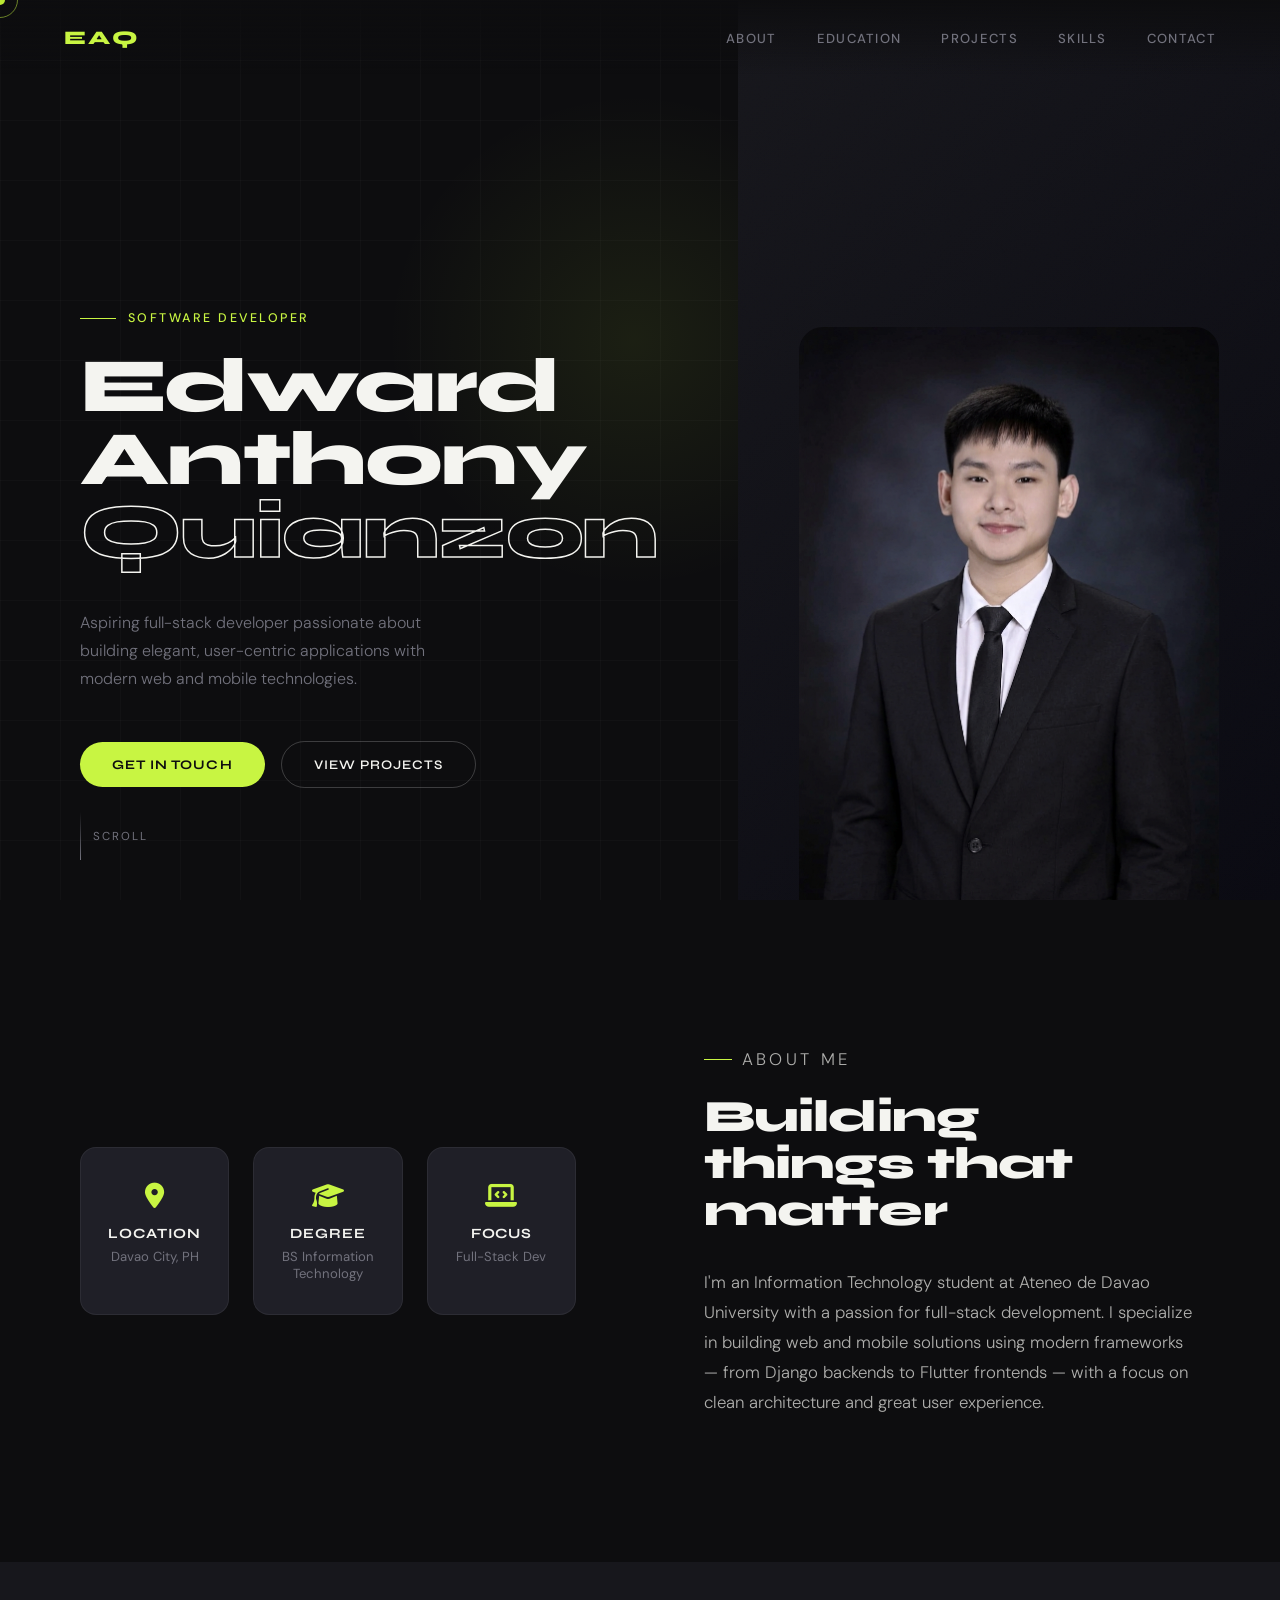
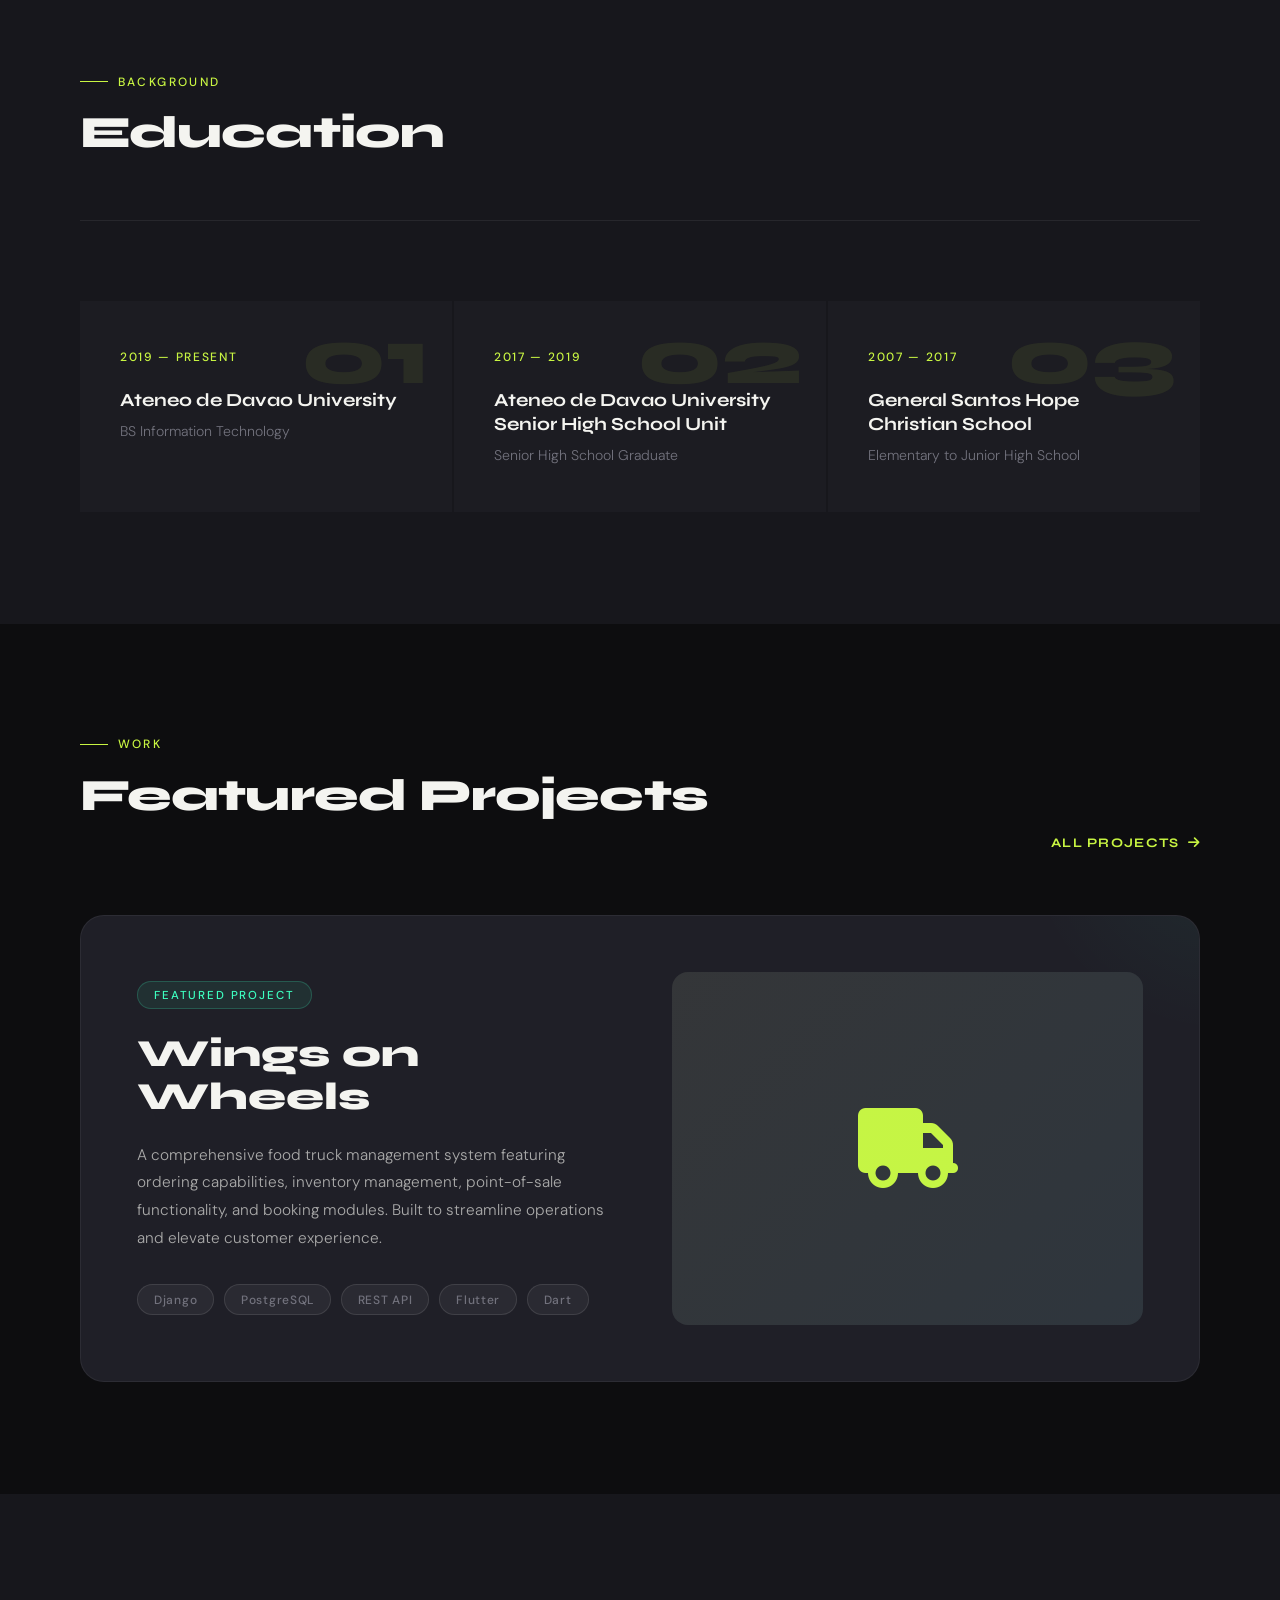
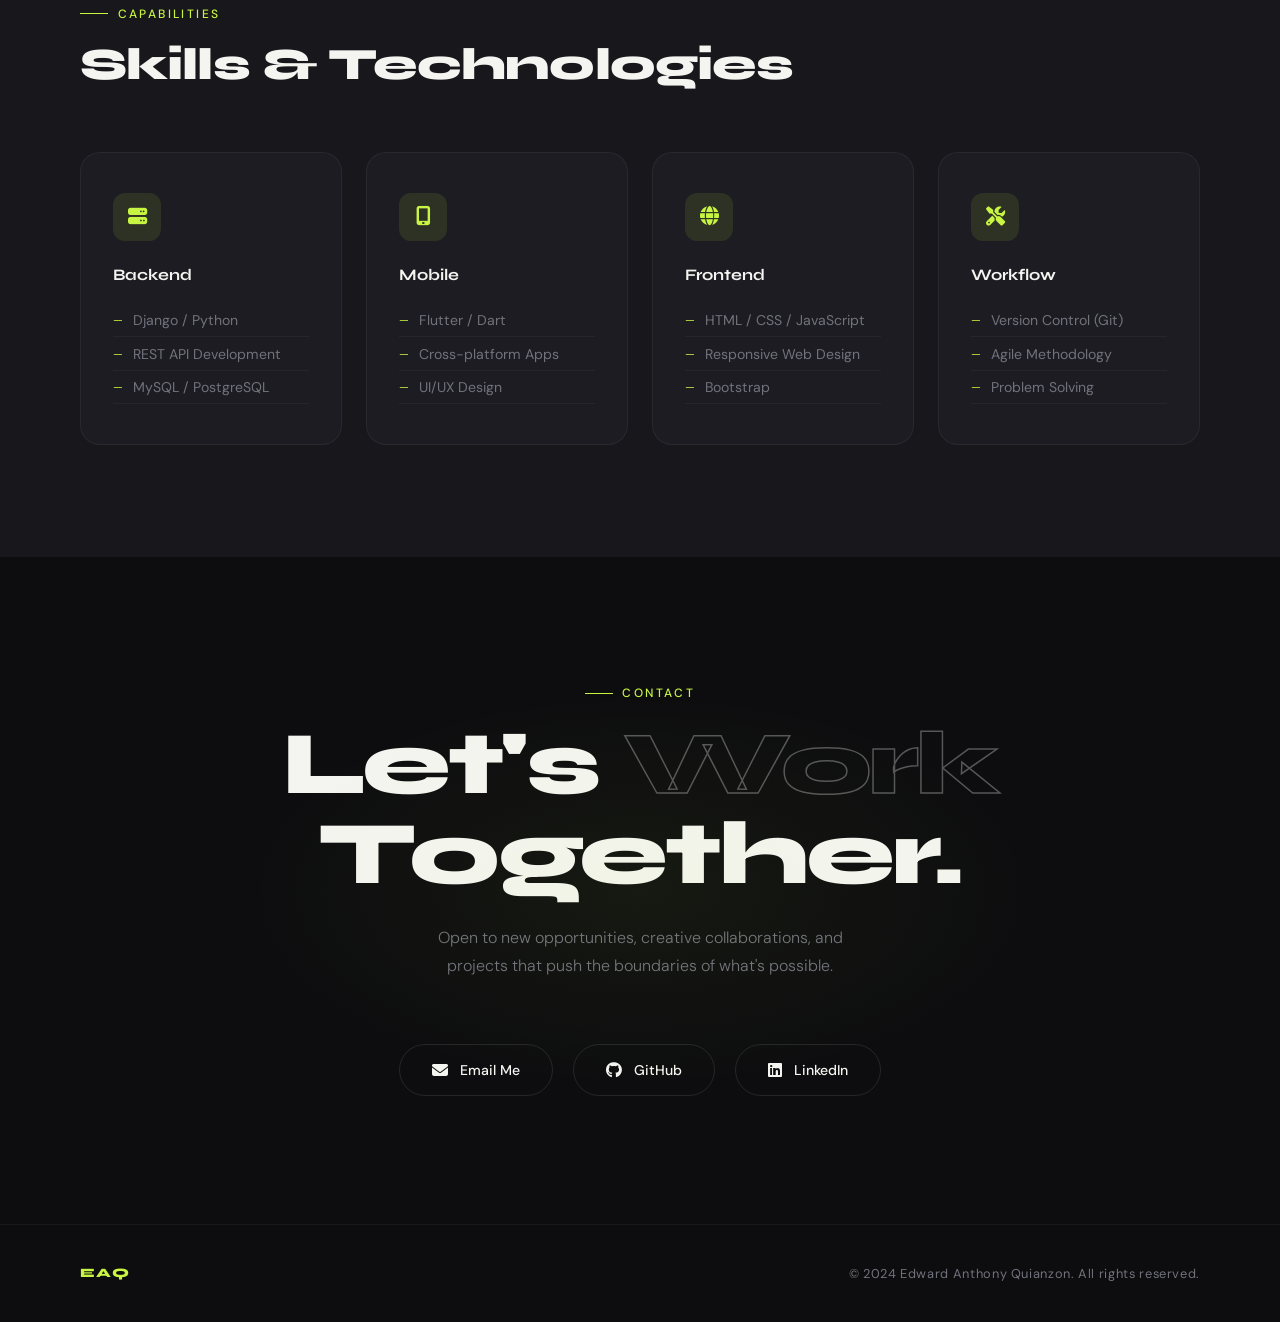
==== commit d3afffb9: "debug" ====
--- a/index.html
+++ b/index.html
@@ -1,999 +1,1207 @@
-<!DOCTYPE html>
+<!doctype html>
 <html lang="en">
-<head>
-  <meta charset="UTF-8" />
-  <meta name="viewport" content="width=device-width, initial-scale=1" />
-  <title>Edward Anthony Quianzon — Portfolio</title>
-  <link rel="preconnect" href="https://fonts.googleapis.com">
-  <link href="https://fonts.googleapis.com/css2?family=Syne:wght@400;600;700;800&family=DM+Sans:ital,wght@0,300;0,400;0,500;1,300&display=swap" rel="stylesheet">
-  <link rel="stylesheet" href="https://cdnjs.cloudflare.com/ajax/libs/font-awesome/6.4.0/css/all.min.css" />
-  <style>
-    :root {
-      --ink: #0d0d0f;
-      --ink-2: #1c1c22;
-      --ink-3: #2e2e38;
-      --muted: #72727d;
-      --line: rgba(255,255,255,0.08);
-      --accent: #c8f542;
-      --accent-2: #3dffc0;
-      --surface: #17171c;
-      --surface-2: #1f1f27;
-      --white: #f4f4f0;
-    }
-
-    *, *::before, *::after { margin: 0; padding: 0; box-sizing: border-box; }
-
-    html { scroll-behavior: smooth; }
-
-    body {
-      font-family: 'DM Sans', sans-serif;
-      background: var(--ink);
-      color: var(--white);
-      overflow-x: hidden;
-      cursor: none;
-    }
-
-    /* Custom cursor */
-    .cursor {
-      position: fixed;
-      width: 10px; height: 10px;
-      background: var(--accent);
-      border-radius: 50%;
-      pointer-events: none;
-      z-index: 9999;
-      transform: translate(-50%, -50%);
-      transition: transform 0.1s, width 0.3s, height 0.3s, background 0.3s;
-      mix-blend-mode: difference;
-    }
-    .cursor-ring {
-      position: fixed;
-      width: 36px; height: 36px;
-      border: 1.5px solid rgba(200,245,66,0.5);
-      border-radius: 50%;
-      pointer-events: none;
-      z-index: 9998;
-      transform: translate(-50%, -50%);
-      transition: transform 0.18s cubic-bezier(.17,.67,.83,.67), width 0.4s, height 0.4s;
-    }
-    body:hover .cursor { opacity: 1; }
-
-    /* NAV */
-    nav {
-      position: fixed; top: 0; left: 0; right: 0;
-      z-index: 100;
-      padding: 1.6rem 4rem;
-      display: flex; align-items: center; justify-content: space-between;
-      background: linear-gradient(to bottom, rgba(13,13,15,0.95), transparent);
-    }
-
-    .nav-logo {
-      font-family: 'Syne', sans-serif;
-      font-weight: 800;
-      font-size: 1.2rem;
-      letter-spacing: 0.12em;
-      color: var(--accent);
-      text-decoration: none;
-    }
-
-    .nav-links {
-      display: flex; gap: 2.5rem; list-style: none;
-    }
-    .nav-links a {
-      font-size: 0.82rem;
-      font-weight: 500;
-      letter-spacing: 0.1em;
-      text-transform: uppercase;
-      color: var(--muted);
-      text-decoration: none;
-      transition: color 0.25s;
-    }
-    .nav-links a:hover { color: var(--white); }
-
-    /* HERO */
-    .hero {
-      min-height: 100vh;
-      display: grid;
-      grid-template-columns: 1fr 1fr;
-      gap: 0;
-      position: relative;
-      overflow: hidden;
-    }
-
-    .hero-left {
-      display: flex;
-      flex-direction: column;
-      justify-content: flex-end;
-      padding: 8rem 5rem 7rem;
-      position: relative;
-      z-index: 2;
-    }
-
-    .hero-eyebrow {
-      font-size: 0.78rem;
-      font-weight: 500;
-      letter-spacing: 0.2em;
-      text-transform: uppercase;
-      color: var(--accent);
-      margin-bottom: 1.5rem;
-      display: flex; align-items: center; gap: 0.75rem;
-    }
-    .hero-eyebrow::before {
-      content: '';
-      display: inline-block;
-      width: 36px; height: 1px;
-      background: var(--accent);
-    }
-
-    .hero-name {
-      font-family: 'Syne', sans-serif;
-      font-size: clamp(3.5rem, 6vw, 6.5rem);
-      font-weight: 800;
-      line-height: 0.95;
-      letter-spacing: -0.02em;
-      margin-bottom: 2.5rem;
-    }
-
-    .hero-name span {
-      display: block;
-      -webkit-text-stroke: 1.5px var(--white);
-      color: transparent;
-    }
-
-    .hero-desc {
-      font-size: 1rem;
-      font-weight: 300;
-      line-height: 1.75;
-      color: var(--muted);
-      max-width: 380px;
-      margin-bottom: 3rem;
-    }
-
-    .hero-ctas {
-      display: flex; gap: 1rem; align-items: center;
-    }
-
-    .btn-fill {
-      background: var(--accent);
-      color: var(--ink);
-      font-family: 'Syne', sans-serif;
-      font-weight: 700;
-      font-size: 0.82rem;
-      letter-spacing: 0.08em;
-      text-transform: uppercase;
-      padding: 0.9rem 2rem;
-      border-radius: 100px;
-      text-decoration: none;
-      transition: transform 0.25s, box-shadow 0.25s;
-    }
-    .btn-fill:hover {
-      transform: translateY(-3px);
-      box-shadow: 0 16px 40px rgba(200,245,66,0.3);
-    }
-
-    .btn-ghost {
-      color: var(--white);
-      font-family: 'Syne', sans-serif;
-      font-weight: 600;
-      font-size: 0.82rem;
-      letter-spacing: 0.08em;
-      text-transform: uppercase;
-      padding: 0.9rem 2rem;
-      border: 1px solid rgba(255,255,255,0.2);
-      border-radius: 100px;
-      text-decoration: none;
-      transition: border-color 0.25s, background 0.25s, transform 0.25s;
-    }
-    .btn-ghost:hover {
-      border-color: var(--white);
-      background: rgba(255,255,255,0.05);
-      transform: translateY(-3px);
-    }
-
-    .hero-right {
-      position: relative;
-      overflow: hidden;
-    }
-
-    .hero-right::before {
-      content: '';
-      position: absolute; inset: 0;
-      background: linear-gradient(135deg, var(--surface) 0%, #0a0a12 100%);
-    }
-
-    .hero-img-wrap {
-      position: absolute;
-      bottom: 0; right: 0; left: 0;
-      display: flex; justify-content: center; align-items: flex-end;
-    }
-
-    .hero-photo {
-      width: 85%;
-      max-width: 420px;
-      height: auto;
-      object-fit: cover;
-      object-position: center top;
-      display: block;
-      border-radius: 24px 24px 0 0;
-      filter: grayscale(20%) contrast(1.05);
-    }
-
-    /* Noise overlay on hero-right */
-    .hero-right::after {
-      content: '';
-      position: absolute; inset: 0;
-      background-image: url("data:image/svg+xml,%3Csvg viewBox='0 0 256 256' xmlns='http://www.w3.org/2000/svg'%3E%3Cfilter id='noise'%3E%3CfeTurbulence type='fractalNoise' baseFrequency='0.9' numOctaves='4' stitchTiles='stitch'/%3E%3C/filter%3E%3Crect width='100%25' height='100%25' filter='url(%23noise)' opacity='0.04'/%3E%3C/svg%3E");
-      pointer-events: none;
-      mix-blend-mode: overlay;
-    }
-
-    /* Animated grid background */
-    .grid-bg {
-      position: absolute;
-      inset: 0;
-      background-image:
-        linear-gradient(rgba(255,255,255,0.02) 1px, transparent 1px),
-        linear-gradient(90deg, rgba(255,255,255,0.02) 1px, transparent 1px);
-      background-size: 60px 60px;
-      pointer-events: none;
-    }
-
-    .hero-accent-blob {
-      position: absolute;
-      width: 500px; height: 500px;
-      background: radial-gradient(circle, rgba(200,245,66,0.08) 0%, transparent 70%);
-      top: 10%; left: 30%;
-      pointer-events: none;
-      animation: blobPulse 8s ease-in-out infinite;
-    }
-
-    @keyframes blobPulse {
-      0%, 100% { transform: scale(1); opacity: 0.8; }
-      50% { transform: scale(1.15); opacity: 1; }
-    }
-
-    /* Scroll indicator */
-    .scroll-hint {
-      position: absolute;
-      bottom: 2.5rem; left: 5rem;
-      display: flex; align-items: center; gap: 0.75rem;
-      font-size: 0.72rem;
-      letter-spacing: 0.18em;
-      text-transform: uppercase;
-      color: var(--muted);
-      animation: nudge 2.5s ease-in-out infinite;
-    }
-    .scroll-hint::before {
-      content: '';
-      width: 1px; height: 48px;
-      background: linear-gradient(to bottom, transparent, var(--muted));
-    }
-    @keyframes nudge {
-      0%,100% { transform: translateY(0); }
-      50% { transform: translateY(6px); }
-    }
-
-    /* ABOUT */
-    .about {
-      padding: 9rem 5rem;
-      max-width: 1400px;
-      margin: 0 auto;
-      display: grid;
-      grid-template-columns: 1fr 1fr;
-      gap: 8rem;
-      align-items: center;
-    }
-
-    .section-label {
-      font-size: 0.75rem;
-      font-weight: 500;
-      letter-spacing: 0.2em;
-      text-transform: uppercase;
-      color: var(--accent);
-      margin-bottom: 1.2rem;
-      display: flex; align-items: center; gap: 0.6rem;
-    }
-    .section-label::before {
-      content: '';
-      width: 28px; height: 1px;
-      background: var(--accent);
-    }
-
-    .section-heading {
-      font-family: 'Syne', sans-serif;
-      font-size: clamp(2.2rem, 3.5vw, 3.6rem);
-      font-weight: 800;
-      line-height: 1.05;
-      letter-spacing: -0.02em;
-      margin-bottom: 2rem;
-    }
-
-    .about-body p {
-      font-size: 1.05rem;
-      font-weight: 300;
-      line-height: 1.8;
-      color: rgba(244,244,240,0.7);
-    }
-
-    .about-stats {
-      display: grid;
-      grid-template-columns: repeat(3, 1fr);
-      gap: 1.5rem;
-    }
-
-    .stat-card {
-      background: var(--surface-2);
-      border: 1px solid rgba(255,255,255,0.06);
-      border-radius: 16px;
-      padding: 2rem 1.5rem;
-      text-align: center;
-      transition: border-color 0.3s, transform 0.3s;
-    }
-    .stat-card:hover {
-      border-color: rgba(200,245,66,0.3);
-      transform: translateY(-6px);
-    }
-
-    .stat-icon {
-      font-size: 1.6rem;
-      color: var(--accent);
-      margin-bottom: 0.75rem;
-    }
-    .stat-title {
-      font-family: 'Syne', sans-serif;
-      font-size: 0.88rem;
-      font-weight: 700;
-      text-transform: uppercase;
-      letter-spacing: 0.06em;
-      margin-bottom: 0.4rem;
-    }
-    .stat-value {
-      font-size: 0.82rem;
-      color: var(--muted);
-    }
-
-    /* EDUCATION */
-    .education-section {
-      background: var(--surface);
-      padding: 7rem 5rem;
-    }
-
-    .edu-inner {
-      max-width: 1400px;
-      margin: 0 auto;
-    }
-
-    .edu-header {
-      display: flex;
-      justify-content: space-between;
-      align-items: flex-end;
-      margin-bottom: 5rem;
-      border-bottom: 1px solid rgba(255,255,255,0.07);
-      padding-bottom: 2rem;
-    }
-
-    .timeline-grid {
-      display: grid;
-      grid-template-columns: repeat(3, 1fr);
-      gap: 2px;
-    }
-
-    .timeline-card {
-      background: var(--ink-2);
-      padding: 3rem 2.5rem;
-      position: relative;
-      overflow: hidden;
-      transition: background 0.3s;
-    }
-    .timeline-card:hover { background: var(--ink-3); }
-
-    .tc-number {
-      font-family: 'Syne', sans-serif;
-      font-size: 5rem;
-      font-weight: 800;
-      color: rgba(200,245,66,0.08);
-      position: absolute;
-      top: 1rem; right: 1.5rem;
-      line-height: 1;
-      pointer-events: none;
-    }
-
-    .tc-date {
-      font-size: 0.75rem;
-      font-weight: 500;
-      letter-spacing: 0.14em;
-      text-transform: uppercase;
-      color: var(--accent);
-      margin-bottom: 1.5rem;
-    }
-
-    .tc-school {
-      font-family: 'Syne', sans-serif;
-      font-size: 1.15rem;
-      font-weight: 700;
-      margin-bottom: 0.6rem;
-      line-height: 1.3;
-    }
-
-    .tc-degree {
-      font-size: 0.88rem;
-      color: var(--muted);
-      font-weight: 300;
-    }
-
-    /* PROJECTS */
-    .projects-section {
-      padding: 7rem 5rem;
-      max-width: 1400px;
-      margin: 0 auto;
-    }
-
-    .projects-header {
-      display: flex;
-      justify-content: space-between;
-      align-items: flex-end;
-      margin-bottom: 4rem;
-    }
-
-    .project-featured {
-      background: var(--surface-2);
-      border: 1px solid rgba(255,255,255,0.06);
-      border-radius: 24px;
-      padding: 3.5rem;
-      display: grid;
-      grid-template-columns: 1fr 1fr;
-      gap: 4rem;
-      align-items: center;
-      transition: border-color 0.3s;
-      position: relative;
-      overflow: hidden;
-    }
-    .project-featured::before {
-      content: '';
-      position: absolute;
-      top: -60%; right: -20%;
-      width: 400px; height: 400px;
-      background: radial-gradient(circle, rgba(61,255,192,0.06), transparent 70%);
-      pointer-events: none;
-    }
-    .project-featured:hover { border-color: rgba(200,245,66,0.2); }
-
-    .pf-tag {
-      display: inline-block;
-      font-size: 0.72rem;
-      font-weight: 500;
-      letter-spacing: 0.16em;
-      text-transform: uppercase;
-      color: var(--accent-2);
-      background: rgba(61,255,192,0.08);
-      border: 1px solid rgba(61,255,192,0.2);
-      border-radius: 100px;
-      padding: 0.35rem 1rem;
-      margin-bottom: 1.5rem;
-    }
-
-    .pf-title {
-      font-family: 'Syne', sans-serif;
-      font-size: 2.4rem;
-      font-weight: 800;
-      line-height: 1.1;
-      margin-bottom: 1.5rem;
-    }
-
-    .pf-desc {
-      font-size: 0.96rem;
-      font-weight: 300;
-      line-height: 1.8;
-      color: rgba(244,244,240,0.65);
-      margin-bottom: 2rem;
-    }
-
-    .tech-pills {
-      display: flex; flex-wrap: wrap; gap: 0.6rem;
-    }
-
-    .pill {
-      font-size: 0.75rem;
-      font-weight: 500;
-      letter-spacing: 0.06em;
-      padding: 0.4rem 1rem;
-      background: rgba(255,255,255,0.05);
-      border: 1px solid rgba(255,255,255,0.1);
-      border-radius: 100px;
-      color: var(--muted);
-    }
-
-    .pf-visual {
-      background: var(--ink-3);
-      border-radius: 16px;
-      aspect-ratio: 4/3;
-      display: flex;
-      align-items: center;
-      justify-content: center;
-      font-size: 5rem;
-      color: var(--accent);
-      position: relative;
-      overflow: hidden;
-    }
-    .pf-visual::after {
-      content: '';
-      position: absolute; inset: 0;
-      background: linear-gradient(135deg, rgba(200,245,66,0.04), rgba(61,255,192,0.04));
-    }
-
-    .view-all-link {
-      color: var(--accent);
-      font-family: 'Syne', sans-serif;
-      font-size: 0.82rem;
-      font-weight: 700;
-      letter-spacing: 0.1em;
-      text-transform: uppercase;
-      text-decoration: none;
-      display: flex; align-items: center; gap: 0.5rem;
-      transition: gap 0.2s;
-    }
-    .view-all-link:hover { gap: 1rem; color: var(--accent); }
-
-    /* SKILLS */
-    .skills-section {
-      background: var(--surface);
-      padding: 7rem 5rem;
-    }
-
-    .skills-inner {
-      max-width: 1400px;
-      margin: 0 auto;
-    }
-
-    .skills-grid {
-      display: grid;
-      grid-template-columns: repeat(4, 1fr);
-      gap: 1.5rem;
-      margin-top: 4rem;
-    }
-
-    .skill-card {
-      background: var(--ink-2);
-      border: 1px solid rgba(255,255,255,0.05);
-      border-radius: 20px;
-      padding: 2.5rem 2rem;
-      transition: border-color 0.3s, transform 0.3s;
-    }
-    .skill-card:hover {
-      border-color: rgba(200,245,66,0.25);
-      transform: translateY(-8px);
-    }
-
-    .sk-icon {
-      width: 48px; height: 48px;
-      border-radius: 12px;
-      background: rgba(200,245,66,0.1);
-      display: flex; align-items: center; justify-content: center;
-      color: var(--accent);
-      font-size: 1.2rem;
-      margin-bottom: 1.5rem;
-    }
-
-    .sk-title {
-      font-family: 'Syne', sans-serif;
-      font-size: 1rem;
-      font-weight: 700;
-      margin-bottom: 1.25rem;
-    }
-
-    .sk-list {
-      list-style: none;
-    }
-    .sk-list li {
-      font-size: 0.88rem;
-      color: var(--muted);
-      padding: 0.45rem 0;
-      display: flex; align-items: center; gap: 0.6rem;
-      border-bottom: 1px solid rgba(255,255,255,0.04);
-    }
-    .sk-list li::before {
-      content: '—';
-      color: var(--accent);
-      font-size: 0.7rem;
-    }
-
-    /* CONTACT */
-    .contact-section {
-      padding: 8rem 5rem;
-      text-align: center;
-      position: relative;
-      overflow: hidden;
-    }
-
-    .contact-section::before {
-      content: '';
-      position: absolute;
-      top: 50%; left: 50%;
-      transform: translate(-50%, -50%);
-      width: 800px; height: 400px;
-      background: radial-gradient(ellipse, rgba(200,245,66,0.05), transparent 70%);
-      pointer-events: none;
-    }
-
-    .contact-big {
-      font-family: 'Syne', sans-serif;
-      font-size: clamp(3rem, 7vw, 8rem);
-      font-weight: 800;
-      line-height: 1;
-      letter-spacing: -0.03em;
-      margin-bottom: 1.5rem;
-    }
-
-    .contact-big span {
-      -webkit-text-stroke: 1.5px rgba(255,255,255,0.3);
-      color: transparent;
-    }
-
-    .contact-sub {
-      font-size: 1rem;
-      color: var(--muted);
-      font-weight: 300;
-      max-width: 460px;
-      margin: 0 auto 4rem;
-      line-height: 1.75;
-    }
-
-    .contact-links {
-      display: flex; justify-content: center; gap: 1.25rem; flex-wrap: wrap;
-    }
-
-    .contact-link {
-      display: flex; align-items: center; gap: 0.75rem;
-      padding: 1rem 2rem;
-      border: 1px solid rgba(255,255,255,0.1);
-      border-radius: 100px;
-      color: var(--white);
-      text-decoration: none;
-      font-size: 0.88rem;
-      font-weight: 500;
-      transition: all 0.25s;
-    }
-    .contact-link:hover {
-      border-color: var(--accent);
-      color: var(--accent);
-      transform: translateY(-4px);
-    }
-    .contact-link i { font-size: 1rem; }
-
-    /* FOOTER */
-    footer {
-      border-top: 1px solid rgba(255,255,255,0.05);
-      padding: 2.5rem 5rem;
-      display: flex;
-      justify-content: space-between;
-      align-items: center;
-      font-size: 0.8rem;
-      color: var(--muted);
-      letter-spacing: 0.05em;
-    }
-
-    .footer-logo {
-      font-family: 'Syne', sans-serif;
-      font-weight: 800;
-      color: var(--accent);
-      text-decoration: none;
-      letter-spacing: 0.1em;
-    }
-
-    /* Reveal animation */
-    .reveal {
-      opacity: 0;
-      transform: translateY(30px);
-      transition: opacity 0.8s ease, transform 0.8s ease;
-    }
-    .reveal.visible {
-      opacity: 1;
-      transform: translateY(0);
-    }
-
-    /* Responsive */
-    @media (max-width: 1024px) {
-      nav { padding: 1.4rem 2rem; }
-      .hero { grid-template-columns: 1fr; min-height: auto; }
-      .hero-left { padding: 10rem 2.5rem 4rem; }
-      .hero-right { height: 50vw; min-height: 300px; }
-      .about { grid-template-columns: 1fr; gap: 4rem; padding: 5rem 2.5rem; }
-      .about-stats { grid-template-columns: repeat(3,1fr); }
-      .education-section, .skills-section { padding: 5rem 2.5rem; }
-      .timeline-grid { grid-template-columns: 1fr; gap: 2px; }
-      .projects-section { padding: 5rem 2.5rem; }
-      .project-featured { grid-template-columns: 1fr; gap: 2rem; }
-      .skills-grid { grid-template-columns: repeat(2,1fr); }
-      .contact-section { padding: 5rem 2.5rem; }
-      footer { padding: 2rem 2.5rem; }
-      .nav-links { display: none; }
-      .scroll-hint { left: 2.5rem; }
-    }
-
-    @media (max-width: 600px) {
-      .hero-left { padding: 8rem 1.5rem 3rem; }
-      .about { padding: 4rem 1.5rem; }
-      .about-stats { grid-template-columns: 1fr; }
-      .skills-grid { grid-template-columns: 1fr; }
-      .contact-big { font-size: 3rem; }
-      footer { flex-direction: column; gap: 1rem; text-align: center; }
-    }
-  </style>
-</head>
-<body>
-
-<div class="cursor" id="cursor"></div>
-<div class="cursor-ring" id="cursorRing"></div>
-
-<!-- NAV -->
-<nav>
-  <a href="#home" class="nav-logo">EAQ</a>
-  <ul class="nav-links">
-    <li><a href="#about">About</a></li>
-    <li><a href="#education">Education</a></li>
-    <li><a href="#projects">Projects</a></li>
-    <li><a href="#skills">Skills</a></li>
-    <li><a href="#contact">Contact</a></li>
-  </ul>
-</nav>
-
-<!-- HERO -->
-<section id="home" class="hero">
-  <div class="grid-bg"></div>
-  <div class="hero-accent-blob"></div>
-
-  <div class="hero-left">
-    <p class="hero-eyebrow">Software Developer</p>
-    <h1 class="hero-name">
-      Edward<br>Anthony<br><span>Quianzon</span>
-    </h1>
-    <p class="hero-desc">
-      Aspiring full-stack developer passionate about building elegant, user-centric applications with modern web and mobile technologies.
-    </p>
-    <div class="hero-ctas">
-      <a href="#contact" class="btn-fill">Get In Touch</a>
-      <a href="#projects" class="btn-ghost">View Projects</a>
-    </div>
-  </div>
-
-  <div class="hero-right">
-    <div class="hero-img-wrap">
-      <img src="images/image.jpg" alt="Edward Anthony Quianzon" class="hero-photo" onerror="this.style.display='none'" />
-    </div>
-  </div>
-
-  <div class="scroll-hint">Scroll</div>
-</section>
-
-<!-- ABOUT -->
-<section id="about">
-  <div class="about">
-    <div class="about-stats reveal">
-      <div class="stat-card">
-        <div class="stat-icon"><i class="fas fa-map-marker-alt"></i></div>
-        <div class="stat-title">Location</div>
-        <div class="stat-value">Davao City, PH</div>
+  <head>
+    <meta charset="UTF-8" />
+    <meta name="viewport" content="width=device-width, initial-scale=1" />
+    <title>Edward Anthony Quianzon — Portfolio</title>
+    <link rel="preconnect" href="https://fonts.googleapis.com" />
+    <link
+      href="https://fonts.googleapis.com/css2?family=Syne:wght@400;600;700;800&family=DM+Sans:ital,wght@0,300;0,400;0,500;1,300&display=swap"
+      rel="stylesheet"
+    />
+    <link
+      rel="stylesheet"
+      href="https://cdnjs.cloudflare.com/ajax/libs/font-awesome/6.4.0/css/all.min.css"
+    />
+    <style>
+      :root {
+        --ink: #0d0d0f;
+        --ink-2: #1c1c22;
+        --ink-3: #2e2e38;
+        --muted: #72727d;
+        --line: rgba(255, 255, 255, 0.08);
+        --accent: #c8f542;
+        --accent-2: #3dffc0;
+        --surface: #17171c;
+        --surface-2: #1f1f27;
+        --white: #f4f4f0;
+      }
+
+      *,
+      *::before,
+      *::after {
+        margin: 0;
+        padding: 0;
+        box-sizing: border-box;
+      }
+
+      html {
+        scroll-behavior: smooth;
+      }
+
+      body {
+        font-family: "DM Sans", sans-serif;
+        background: var(--ink);
+        color: var(--white);
+        overflow-x: hidden;
+        cursor: none;
+      }
+
+      /* Custom cursor */
+      .cursor {
+        position: fixed;
+        width: 10px;
+        height: 10px;
+        background: var(--accent);
+        border-radius: 50%;
+        pointer-events: none;
+        z-index: 9999;
+        transform: translate(-50%, -50%);
+        transition:
+          transform 0.1s,
+          width 0.3s,
+          height 0.3s,
+          background 0.3s;
+        mix-blend-mode: difference;
+      }
+      .cursor-ring {
+        position: fixed;
+        width: 36px;
+        height: 36px;
+        border: 1.5px solid rgba(200, 245, 66, 0.5);
+        border-radius: 50%;
+        pointer-events: none;
+        z-index: 9998;
+        transform: translate(-50%, -50%);
+        transition:
+          transform 0.18s cubic-bezier(0.17, 0.67, 0.83, 0.67),
+          width 0.4s,
+          height 0.4s;
+      }
+      body:hover .cursor {
+        opacity: 1;
+      }
+
+      /* NAV */
+      nav {
+        position: fixed;
+        top: 0;
+        left: 0;
+        right: 0;
+        z-index: 100;
+        padding: 1.6rem 4rem;
+        display: flex;
+        align-items: center;
+        justify-content: space-between;
+        background: linear-gradient(
+          to bottom,
+          rgba(13, 13, 15, 0.95),
+          transparent
+        );
+      }
+
+      .nav-logo {
+        font-family: "Syne", sans-serif;
+        font-weight: 800;
+        font-size: 1.2rem;
+        letter-spacing: 0.12em;
+        color: var(--accent);
+        text-decoration: none;
+      }
+
+      .nav-links {
+        display: flex;
+        gap: 2.5rem;
+        list-style: none;
+      }
+      .nav-links a {
+        font-size: 0.82rem;
+        font-weight: 500;
+        letter-spacing: 0.1em;
+        text-transform: uppercase;
+        color: var(--muted);
+        text-decoration: none;
+        transition: color 0.25s;
+      }
+      .nav-links a:hover {
+        color: var(--white);
+      }
+
+      /* HERO */
+      .hero {
+        min-height: 100vh;
+        display: grid;
+        grid-template-columns: 1fr 1fr;
+        gap: 0;
+        position: relative;
+        overflow: hidden;
+      }
+
+      .hero-left {
+        display: flex;
+        flex-direction: column;
+        justify-content: flex-end;
+        padding: 8rem 5rem 7rem;
+        position: relative;
+        z-index: 2;
+      }
+
+      .hero-eyebrow {
+        font-size: 0.78rem;
+        font-weight: 500;
+        letter-spacing: 0.2em;
+        text-transform: uppercase;
+        color: var(--accent);
+        margin-bottom: 1.5rem;
+        display: flex;
+        align-items: center;
+        gap: 0.75rem;
+      }
+      .hero-eyebrow::before {
+        content: "";
+        display: inline-block;
+        width: 36px;
+        height: 1px;
+        background: var(--accent);
+      }
+
+      .hero-name {
+        font-family: "Syne", sans-serif;
+        font-size: clamp(3.5rem, 6vw, 6.5rem);
+        font-weight: 800;
+        line-height: 0.95;
+        letter-spacing: -0.02em;
+        margin-bottom: 2.5rem;
+      }
+
+      .hero-name span {
+        display: block;
+        -webkit-text-stroke: 1.5px var(--white);
+        color: transparent;
+      }
+
+      .hero-desc {
+        font-size: 1rem;
+        font-weight: 300;
+        line-height: 1.75;
+        color: var(--muted);
+        max-width: 380px;
+        margin-bottom: 3rem;
+      }
+
+      .hero-ctas {
+        display: flex;
+        gap: 1rem;
+        align-items: center;
+      }
+
+      .btn-fill {
+        background: var(--accent);
+        color: var(--ink);
+        font-family: "Syne", sans-serif;
+        font-weight: 700;
+        font-size: 0.82rem;
+        letter-spacing: 0.08em;
+        text-transform: uppercase;
+        padding: 0.9rem 2rem;
+        border-radius: 100px;
+        text-decoration: none;
+        transition:
+          transform 0.25s,
+          box-shadow 0.25s;
+      }
+      .btn-fill:hover {
+        transform: translateY(-3px);
+        box-shadow: 0 16px 40px rgba(200, 245, 66, 0.3);
+      }
+
+      .btn-ghost {
+        color: var(--white);
+        font-family: "Syne", sans-serif;
+        font-weight: 600;
+        font-size: 0.82rem;
+        letter-spacing: 0.08em;
+        text-transform: uppercase;
+        padding: 0.9rem 2rem;
+        border: 1px solid rgba(255, 255, 255, 0.2);
+        border-radius: 100px;
+        text-decoration: none;
+        transition:
+          border-color 0.25s,
+          background 0.25s,
+          transform 0.25s;
+      }
+      .btn-ghost:hover {
+        border-color: var(--white);
+        background: rgba(255, 255, 255, 0.05);
+        transform: translateY(-3px);
+      }
+
+      .hero-right {
+        position: relative;
+        overflow: hidden;
+      }
+
+      .hero-right::before {
+        content: "";
+        position: absolute;
+        inset: 0;
+        background: linear-gradient(135deg, var(--surface) 0%, #0a0a12 100%);
+      }
+
+      .hero-img-wrap {
+        position: absolute;
+        bottom: 0;
+        right: 0;
+        left: 0;
+        display: flex;
+        justify-content: center;
+        align-items: flex-end;
+      }
+
+      .hero-photo {
+        width: 85%;
+        max-width: 420px;
+        height: auto;
+        object-fit: cover;
+        object-position: center top;
+        display: block;
+        border-radius: 24px 24px 0 0;
+        filter: grayscale(20%) contrast(1.05);
+      }
+
+      /* Noise overlay on hero-right */
+      .hero-right::after {
+        content: "";
+        position: absolute;
+        inset: 0;
+        background-image: url("data:image/svg+xml,%3Csvg viewBox='0 0 256 256' xmlns='http://www.w3.org/2000/svg'%3E%3Cfilter id='noise'%3E%3CfeTurbulence type='fractalNoise' baseFrequency='0.9' numOctaves='4' stitchTiles='stitch'/%3E%3C/filter%3E%3Crect width='100%25' height='100%25' filter='url(%23noise)' opacity='0.04'/%3E%3C/svg%3E");
+        pointer-events: none;
+        mix-blend-mode: overlay;
+      }
+
+      /* Animated grid background */
+      .grid-bg {
+        position: absolute;
+        inset: 0;
+        background-image:
+          linear-gradient(rgba(255, 255, 255, 0.02) 1px, transparent 1px),
+          linear-gradient(90deg, rgba(255, 255, 255, 0.02) 1px, transparent 1px);
+        background-size: 60px 60px;
+        pointer-events: none;
+      }
+
+      .hero-accent-blob {
+        position: absolute;
+        width: 500px;
+        height: 500px;
+        background: radial-gradient(
+          circle,
+          rgba(200, 245, 66, 0.08) 0%,
+          transparent 70%
+        );
+        top: 10%;
+        left: 30%;
+        pointer-events: none;
+        animation: blobPulse 8s ease-in-out infinite;
+      }
+
+      @keyframes blobPulse {
+        0%,
+        100% {
+          transform: scale(1);
+          opacity: 0.8;
+        }
+        50% {
+          transform: scale(1.15);
+          opacity: 1;
+        }
+      }
+
+      /* Scroll indicator */
+      .scroll-hint {
+        position: absolute;
+        bottom: 2.5rem;
+        left: 5rem;
+        display: flex;
+        align-items: center;
+        gap: 0.75rem;
+        font-size: 0.72rem;
+        letter-spacing: 0.18em;
+        text-transform: uppercase;
+        color: var(--muted);
+        animation: nudge 2.5s ease-in-out infinite;
+      }
+      .scroll-hint::before {
+        content: "";
+        width: 1px;
+        height: 48px;
+        background: linear-gradient(to bottom, transparent, var(--muted));
+      }
+      @keyframes nudge {
+        0%,
+        100% {
+          transform: translateY(0);
+        }
+        50% {
+          transform: translateY(6px);
+        }
+      }
+
+      /* ABOUT */
+      .about {
+        padding: 9rem 5rem;
+        max-width: 1400px;
+        margin: 0 auto;
+        display: grid;
+        grid-template-columns: 1fr 1fr;
+        gap: 8rem;
+        align-items: center;
+      }
+
+      .section-label {
+        font-size: 0.75rem;
+        font-weight: 500;
+        letter-spacing: 0.2em;
+        text-transform: uppercase;
+        color: var(--accent);
+        margin-bottom: 1.2rem;
+        display: flex;
+        align-items: center;
+        gap: 0.6rem;
+      }
+      .section-label::before {
+        content: "";
+        width: 28px;
+        height: 1px;
+        background: var(--accent);
+      }
+
+      .section-heading {
+        font-family: "Syne", sans-serif;
+        font-size: clamp(2.2rem, 3.5vw, 3.6rem);
+        font-weight: 800;
+        line-height: 1.05;
+        letter-spacing: -0.02em;
+        margin-bottom: 2rem;
+      }
+
+      .about-body p {
+        font-size: 1.05rem;
+        font-weight: 300;
+        line-height: 1.8;
+        color: rgba(244, 244, 240, 0.7);
+      }
+
+      .about-stats {
+        display: grid;
+        grid-template-columns: repeat(3, 1fr);
+        gap: 1.5rem;
+      }
+
+      .stat-card {
+        background: var(--surface-2);
+        border: 1px solid rgba(255, 255, 255, 0.06);
+        border-radius: 16px;
+        padding: 2rem 1.5rem;
+        text-align: center;
+        transition:
+          border-color 0.3s,
+          transform 0.3s;
+      }
+      .stat-card:hover {
+        border-color: rgba(200, 245, 66, 0.3);
+        transform: translateY(-6px);
+      }
+
+      .stat-icon {
+        font-size: 1.6rem;
+        color: var(--accent);
+        margin-bottom: 0.75rem;
+      }
+      .stat-title {
+        font-family: "Syne", sans-serif;
+        font-size: 0.88rem;
+        font-weight: 700;
+        text-transform: uppercase;
+        letter-spacing: 0.06em;
+        margin-bottom: 0.4rem;
+      }
+      .stat-value {
+        font-size: 0.82rem;
+        color: var(--muted);
+      }
+
+      /* EDUCATION */
+      .education-section {
+        background: var(--surface);
+        padding: 7rem 5rem;
+      }
+
+      .edu-inner {
+        max-width: 1400px;
+        margin: 0 auto;
+      }
+
+      .edu-header {
+        display: flex;
+        justify-content: space-between;
+        align-items: flex-end;
+        margin-bottom: 5rem;
+        border-bottom: 1px solid rgba(255, 255, 255, 0.07);
+        padding-bottom: 2rem;
+      }
+
+      .timeline-grid {
+        display: grid;
+        grid-template-columns: repeat(3, 1fr);
+        gap: 2px;
+      }
+
+      .timeline-card {
+        background: var(--ink-2);
+        padding: 3rem 2.5rem;
+        position: relative;
+        overflow: hidden;
+        transition: background 0.3s;
+      }
+      .timeline-card:hover {
+        background: var(--ink-3);
+      }
+
+      .tc-number {
+        font-family: "Syne", sans-serif;
+        font-size: 5rem;
+        font-weight: 800;
+        color: rgba(200, 245, 66, 0.08);
+        position: absolute;
+        top: 1rem;
+        right: 1.5rem;
+        line-height: 1;
+        pointer-events: none;
+      }
+
+      .tc-date {
+        font-size: 0.75rem;
+        font-weight: 500;
+        letter-spacing: 0.14em;
+        text-transform: uppercase;
+        color: var(--accent);
+        margin-bottom: 1.5rem;
+      }
+
+      .tc-school {
+        font-family: "Syne", sans-serif;
+        font-size: 1.15rem;
+        font-weight: 700;
+        margin-bottom: 0.6rem;
+        line-height: 1.3;
+      }
+
+      .tc-degree {
+        font-size: 0.88rem;
+        color: var(--muted);
+        font-weight: 300;
+      }
+
+      /* PROJECTS */
+      .projects-section {
+        padding: 7rem 5rem;
+        max-width: 1400px;
+        margin: 0 auto;
+      }
+
+      .projects-header {
+        display: flex;
+        justify-content: space-between;
+        align-items: flex-end;
+        margin-bottom: 4rem;
+      }
+
+      .project-featured {
+        background: var(--surface-2);
+        border: 1px solid rgba(255, 255, 255, 0.06);
+        border-radius: 24px;
+        padding: 3.5rem;
+        display: grid;
+        grid-template-columns: 1fr 1fr;
+        gap: 4rem;
+        align-items: center;
+        transition: border-color 0.3s;
+        position: relative;
+        overflow: hidden;
+      }
+      .project-featured::before {
+        content: "";
+        position: absolute;
+        top: -60%;
+        right: -20%;
+        width: 400px;
+        height: 400px;
+        background: radial-gradient(
+          circle,
+          rgba(61, 255, 192, 0.06),
+          transparent 70%
+        );
+        pointer-events: none;
+      }
+      .project-featured:hover {
+        border-color: rgba(200, 245, 66, 0.2);
+      }
+
+      .pf-tag {
+        display: inline-block;
+        font-size: 0.72rem;
+        font-weight: 500;
+        letter-spacing: 0.16em;
+        text-transform: uppercase;
+        color: var(--accent-2);
+        background: rgba(61, 255, 192, 0.08);
+        border: 1px solid rgba(61, 255, 192, 0.2);
+        border-radius: 100px;
+        padding: 0.35rem 1rem;
+        margin-bottom: 1.5rem;
+      }
+
+      .pf-title {
+        font-family: "Syne", sans-serif;
+        font-size: 2.4rem;
+        font-weight: 800;
+        line-height: 1.1;
+        margin-bottom: 1.5rem;
+      }
+
+      .pf-desc {
+        font-size: 0.96rem;
+        font-weight: 300;
+        line-height: 1.8;
+        color: rgba(244, 244, 240, 0.65);
+        margin-bottom: 2rem;
+      }
+
+      .tech-pills {
+        display: flex;
+        flex-wrap: wrap;
+        gap: 0.6rem;
+      }
+
+      .pill {
+        font-size: 0.75rem;
+        font-weight: 500;
+        letter-spacing: 0.06em;
+        padding: 0.4rem 1rem;
+        background: rgba(255, 255, 255, 0.05);
+        border: 1px solid rgba(255, 255, 255, 0.1);
+        border-radius: 100px;
+        color: var(--muted);
+      }
+
+      .pf-visual {
+        background: var(--ink-3);
+        border-radius: 16px;
+        aspect-ratio: 4/3;
+        display: flex;
+        align-items: center;
+        justify-content: center;
+        font-size: 5rem;
+        color: var(--accent);
+        position: relative;
+        overflow: hidden;
+      }
+      .pf-visual::after {
+        content: "";
+        position: absolute;
+        inset: 0;
+        background: linear-gradient(
+          135deg,
+          rgba(200, 245, 66, 0.04),
+          rgba(61, 255, 192, 0.04)
+        );
+      }
+
+      .view-all-link {
+        color: var(--accent);
+        font-family: "Syne", sans-serif;
+        font-size: 0.82rem;
+        font-weight: 700;
+        letter-spacing: 0.1em;
+        text-transform: uppercase;
+        text-decoration: none;
+        display: flex;
+        align-items: center;
+        gap: 0.5rem;
+        transition: gap 0.2s;
+      }
+      .view-all-link:hover {
+        gap: 1rem;
+        color: var(--accent);
+      }
+
+      /* SKILLS */
+      .skills-section {
+        background: var(--surface);
+        padding: 7rem 5rem;
+      }
+
+      .skills-inner {
+        max-width: 1400px;
+        margin: 0 auto;
+      }
+
+      .skills-grid {
+        display: grid;
+        grid-template-columns: repeat(4, 1fr);
+        gap: 1.5rem;
+        margin-top: 4rem;
+      }
+
+      .skill-card {
+        background: var(--ink-2);
+        border: 1px solid rgba(255, 255, 255, 0.05);
+        border-radius: 20px;
+        padding: 2.5rem 2rem;
+        transition:
+          border-color 0.3s,
+          transform 0.3s;
+      }
+      .skill-card:hover {
+        border-color: rgba(200, 245, 66, 0.25);
+        transform: translateY(-8px);
+      }
+
+      .sk-icon {
+        width: 48px;
+        height: 48px;
+        border-radius: 12px;
+        background: rgba(200, 245, 66, 0.1);
+        display: flex;
+        align-items: center;
+        justify-content: center;
+        color: var(--accent);
+        font-size: 1.2rem;
+        margin-bottom: 1.5rem;
+      }
+
+      .sk-title {
+        font-family: "Syne", sans-serif;
+        font-size: 1rem;
+        font-weight: 700;
+        margin-bottom: 1.25rem;
+      }
+
+      .sk-list {
+        list-style: none;
+      }
+      .sk-list li {
+        font-size: 0.88rem;
+        color: var(--muted);
+        padding: 0.45rem 0;
+        display: flex;
+        align-items: center;
+        gap: 0.6rem;
+        border-bottom: 1px solid rgba(255, 255, 255, 0.04);
+      }
+      .sk-list li::before {
+        content: "—";
+        color: var(--accent);
+        font-size: 0.7rem;
+      }
+
+      /* CONTACT */
+      .contact-section {
+        padding: 8rem 5rem;
+        text-align: center;
+        position: relative;
+        overflow: hidden;
+      }
+
+      .contact-section::before {
+        content: "";
+        position: absolute;
+        top: 50%;
+        left: 50%;
+        transform: translate(-50%, -50%);
+        width: 800px;
+        height: 400px;
+        background: radial-gradient(
+          ellipse,
+          rgba(200, 245, 66, 0.05),
+          transparent 70%
+        );
+        pointer-events: none;
+      }
+
+      .contact-big {
+        font-family: "Syne", sans-serif;
+        font-size: clamp(3rem, 7vw, 8rem);
+        font-weight: 800;
+        line-height: 1;
+        letter-spacing: -0.03em;
+        margin-bottom: 1.5rem;
+      }
+
+      .contact-big span {
+        -webkit-text-stroke: 1.5px rgba(255, 255, 255, 0.3);
+        color: transparent;
+      }
+
+      .contact-sub {
+        font-size: 1rem;
+        color: var(--muted);
+        font-weight: 300;
+        max-width: 460px;
+        margin: 0 auto 4rem;
+        line-height: 1.75;
+      }
+
+      .contact-links {
+        display: flex;
+        justify-content: center;
+        gap: 1.25rem;
+        flex-wrap: wrap;
+      }
+
+      .contact-link {
+        display: flex;
+        align-items: center;
+        gap: 0.75rem;
+        padding: 1rem 2rem;
+        border: 1px solid rgba(255, 255, 255, 0.1);
+        border-radius: 100px;
+        color: var(--white);
+        text-decoration: none;
+        font-size: 0.88rem;
+        font-weight: 500;
+        transition: all 0.25s;
+      }
+      .contact-link:hover {
+        border-color: var(--accent);
+        color: var(--accent);
+        transform: translateY(-4px);
+      }
+      .contact-link i {
+        font-size: 1rem;
+      }
+
+      /* FOOTER */
+      footer {
+        border-top: 1px solid rgba(255, 255, 255, 0.05);
+        padding: 2.5rem 5rem;
+        display: flex;
+        justify-content: space-between;
+        align-items: center;
+        font-size: 0.8rem;
+        color: var(--muted);
+        letter-spacing: 0.05em;
+      }
+
+      .footer-logo {
+        font-family: "Syne", sans-serif;
+        font-weight: 800;
+        color: var(--accent);
+        text-decoration: none;
+        letter-spacing: 0.1em;
+      }
+
+      /* Reveal animation */
+      .reveal {
+        opacity: 0;
+        transform: translateY(30px);
+        transition:
+          opacity 0.8s ease,
+          transform 0.8s ease;
+      }
+      .reveal.visible {
+        opacity: 1;
+        transform: translateY(0);
+      }
+
+      /* Responsive */
+      @media (max-width: 1024px) {
+        nav {
+          padding: 1.4rem 2rem;
+        }
+        .hero {
+          grid-template-columns: 1fr;
+          min-height: auto;
+        }
+        .hero-left {
+          padding: 10rem 2.5rem 4rem;
+        }
+        .hero-right {
+          height: 50vw;
+          min-height: 300px;
+        }
+        .about {
+          grid-template-columns: 1fr;
+          gap: 4rem;
+          padding: 5rem 2.5rem;
+        }
+        .about-stats {
+          grid-template-columns: repeat(3, 1fr);
+        }
+        .education-section,
+        .skills-section {
+          padding: 5rem 2.5rem;
+        }
+        .timeline-grid {
+          grid-template-columns: 1fr;
+          gap: 2px;
+        }
+        .projects-section {
+          padding: 5rem 2.5rem;
+        }
+        .project-featured {
+          grid-template-columns: 1fr;
+          gap: 2rem;
+        }
+        .skills-grid {
+          grid-template-columns: repeat(2, 1fr);
+        }
+        .contact-section {
+          padding: 5rem 2.5rem;
+        }
+        footer {
+          padding: 2rem 2.5rem;
+        }
+        .nav-links {
+          display: none;
+        }
+        .scroll-hint {
+          left: 2.5rem;
+        }
+      }
+
+      @media (max-width: 600px) {
+        .hero-left {
+          padding: 8rem 1.5rem 3rem;
+        }
+        .about {
+          padding: 4rem 1.5rem;
+        }
+        .about-stats {
+          grid-template-columns: 1fr;
+        }
+        .skills-grid {
+          grid-template-columns: 1fr;
+        }
+        .contact-big {
+          font-size: 3rem;
+        }
+        footer {
+          flex-direction: column;
+          gap: 1rem;
+          text-align: center;
+        }
+      }
+    </style>
+  </head>
+  <body>
+    <div class="cursor" id="cursor"></div>
+    <div class="cursor-ring" id="cursorRing"></div>
+
+    <!-- NAV -->
+    <nav>
+      <a href="#home" class="nav-logo">EAQ</a>
+      <ul class="nav-links">
+        <li><a href="#about">About</a></li>
+        <li><a href="#education">Education</a></li>
+        <li><a href="#projects">Projects</a></li>
+        <li><a href="#skills">Skills</a></li>
+        <li><a href="#contact">Contact</a></li>
+      </ul>
+    </nav>
+
+    <!-- HERO -->
+    <section id="home" class="hero">
+      <div class="grid-bg"></div>
+      <div class="hero-accent-blob"></div>
+
+      <div class="hero-left">
+        <p class="hero-eyebrow">Software Developer</p>
+        <h1 class="hero-name">
+          Edward<br />Anthony<br /><span>Quianzon</span>
+        </h1>
+        <p class="hero-desc">
+          Aspiring full-stack developer passionate about building elegant,
+          user-centric applications with modern web and mobile technologies.
+        </p>
+        <div class="hero-ctas">
+          <a href="#contact" class="btn-fill">Get In Touch</a>
+          <a href="#projects" class="btn-ghost">View Projects</a>
+        </div>
       </div>
-      <div class="stat-card">
-        <div class="stat-icon"><i class="fas fa-graduation-cap"></i></div>
-        <div class="stat-title">Degree</div>
-        <div class="stat-value">BS Information Technology</div>
+
+      <div class="hero-right">
+        <div class="hero-img-wrap">
+          <img
+            src="images/image.png"
+            alt="Edward Anthony Quianzon"
+            class="hero-photo"
+            onerror="this.style.display = 'none'"
+          />
+        </div>
       </div>
-      <div class="stat-card">
-        <div class="stat-icon"><i class="fas fa-laptop-code"></i></div>
-        <div class="stat-title">Focus</div>
-        <div class="stat-value">Full-Stack Dev</div>
+
+      <div class="scroll-hint">Scroll</div>
+    </section>
+
+    <!-- ABOUT -->
+    <section id="about">
+      <div class="about">
+        <div class="about-stats reveal">
+          <div class="stat-card">
+            <div class="stat-icon"><i class="fas fa-map-marker-alt"></i></div>
+            <div class="stat-title">Location</div>
+            <div class="stat-value">Davao City, PH</div>
+          </div>
+          <div class="stat-card">
+            <div class="stat-icon"><i class="fas fa-graduation-cap"></i></div>
+            <div class="stat-title">Degree</div>
+            <div class="stat-value">BS Information Technology</div>
+          </div>
+          <div class="stat-card">
+            <div class="stat-icon"><i class="fas fa-laptop-code"></i></div>
+            <div class="stat-title">Focus</div>
+            <div class="stat-value">Full-Stack Dev</div>
+          </div>
+        </div>
+
+        <div class="about-body reveal">
+          <p class="section-label">About Me</p>
+          <h2 class="section-heading">Building things that matter</h2>
+          <p>
+            I'm an Information Technology student at Ateneo de Davao University
+            with a passion for full-stack development. I specialize in building
+            web and mobile solutions using modern frameworks — from Django
+            backends to Flutter frontends — with a focus on clean architecture
+            and great user experience.
+          </p>
+        </div>
       </div>
-    </div>
-
-    <div class="about-body reveal">
-      <p class="section-label">About Me</p>
-      <h2 class="section-heading">Building things that matter</h2>
-      <p>
-        I'm an Information Technology student at Ateneo de Davao University with a passion for full-stack development. I specialize in building web and mobile solutions using modern frameworks — from Django backends to Flutter frontends — with a focus on clean architecture and great user experience.
+    </section>
+
+    <!-- EDUCATION -->
+    <section id="education" class="education-section">
+      <div class="edu-inner">
+        <div class="edu-header reveal">
+          <div>
+            <p class="section-label">Background</p>
+            <h2 class="section-heading">Education</h2>
+          </div>
+        </div>
+
+        <div class="timeline-grid reveal">
+          <div class="timeline-card">
+            <div class="tc-number">01</div>
+            <div class="tc-date">2019 — Present</div>
+            <div class="tc-school">Ateneo de Davao University</div>
+            <div class="tc-degree">BS Information Technology</div>
+          </div>
+          <div class="timeline-card">
+            <div class="tc-number">02</div>
+            <div class="tc-date">2017 — 2019</div>
+            <div class="tc-school">
+              Ateneo de Davao University<br />Senior High School Unit
+            </div>
+            <div class="tc-degree">Senior High School Graduate</div>
+          </div>
+          <div class="timeline-card">
+            <div class="tc-number">03</div>
+            <div class="tc-date">2007 — 2017</div>
+            <div class="tc-school">General Santos Hope Christian School</div>
+            <div class="tc-degree">Elementary to Junior High School</div>
+          </div>
+        </div>
+      </div>
+    </section>
+
+    <!-- PROJECTS -->
+    <section id="projects" class="projects-section">
+      <div class="projects-header reveal">
+        <div>
+          <p class="section-label">Work</p>
+          <h2 class="section-heading">Featured Projects</h2>
+        </div>
+        <a href="projects.html" class="view-all-link">
+          All Projects <i class="fas fa-arrow-right"></i>
+        </a>
+      </div>
+
+      <div class="project-featured reveal">
+        <div>
+          <span class="pf-tag">Featured Project</span>
+          <h3 class="pf-title">Wings on Wheels</h3>
+          <p class="pf-desc">
+            A comprehensive food truck management system featuring ordering
+            capabilities, inventory management, point-of-sale functionality, and
+            booking modules. Built to streamline operations and elevate customer
+            experience.
+          </p>
+          <div class="tech-pills">
+            <span class="pill">Django</span>
+            <span class="pill">PostgreSQL</span>
+            <span class="pill">REST API</span>
+            <span class="pill">Flutter</span>
+            <span class="pill">Dart</span>
+          </div>
+        </div>
+        <div class="pf-visual">
+          <i class="fas fa-truck"></i>
+        </div>
+      </div>
+    </section>
+
+    <!-- SKILLS -->
+    <section id="skills" class="skills-section">
+      <div class="skills-inner">
+        <div class="reveal">
+          <p class="section-label">Capabilities</p>
+          <h2 class="section-heading">Skills & Technologies</h2>
+        </div>
+
+        <div class="skills-grid">
+          <div class="skill-card reveal">
+            <div class="sk-icon"><i class="fas fa-server"></i></div>
+            <div class="sk-title">Backend</div>
+            <ul class="sk-list">
+              <li>Django / Python</li>
+              <li>REST API Development</li>
+              <li>MySQL / PostgreSQL</li>
+            </ul>
+          </div>
+          <div class="skill-card reveal">
+            <div class="sk-icon"><i class="fas fa-mobile-alt"></i></div>
+            <div class="sk-title">Mobile</div>
+            <ul class="sk-list">
+              <li>Flutter / Dart</li>
+              <li>Cross-platform Apps</li>
+              <li>UI/UX Design</li>
+            </ul>
+          </div>
+          <div class="skill-card reveal">
+            <div class="sk-icon"><i class="fas fa-globe"></i></div>
+            <div class="sk-title">Frontend</div>
+            <ul class="sk-list">
+              <li>HTML / CSS / JavaScript</li>
+              <li>Responsive Web Design</li>
+              <li>Bootstrap</li>
+            </ul>
+          </div>
+          <div class="skill-card reveal">
+            <div class="sk-icon"><i class="fas fa-tools"></i></div>
+            <div class="sk-title">Workflow</div>
+            <ul class="sk-list">
+              <li>Version Control (Git)</li>
+              <li>Agile Methodology</li>
+              <li>Problem Solving</li>
+            </ul>
+          </div>
+        </div>
+      </div>
+    </section>
+
+    <!-- CONTACT -->
+    <section id="contact" class="contact-section">
+      <p class="section-label" style="justify-content: center">Contact</p>
+      <h2 class="contact-big">Let's <span>Work</span><br />Together.</h2>
+      <p class="contact-sub">
+        Open to new opportunities, creative collaborations, and projects that
+        push the boundaries of what's possible.
       </p>
-    </div>
-  </div>
-</section>
-
-<!-- EDUCATION -->
-<section id="education" class="education-section">
-  <div class="edu-inner">
-    <div class="edu-header reveal">
-      <div>
-        <p class="section-label">Background</p>
-        <h2 class="section-heading">Education</h2>
+      <div class="contact-links">
+        <a href="mailto:your.email@example.com" class="contact-link">
+          <i class="fas fa-envelope"></i> Email Me
+        </a>
+        <a
+          href="https://github.com/yourusername"
+          target="_blank"
+          class="contact-link"
+        >
+          <i class="fab fa-github"></i> GitHub
+        </a>
+        <a
+          href="https://linkedin.com/in/yourusername"
+          target="_blank"
+          class="contact-link"
+        >
+          <i class="fab fa-linkedin"></i> LinkedIn
+        </a>
       </div>
-    </div>
-
-    <div class="timeline-grid reveal">
-      <div class="timeline-card">
-        <div class="tc-number">01</div>
-        <div class="tc-date">2019 — Present</div>
-        <div class="tc-school">Ateneo de Davao University</div>
-        <div class="tc-degree">BS Information Technology</div>
-      </div>
-      <div class="timeline-card">
-        <div class="tc-number">02</div>
-        <div class="tc-date">2017 — 2019</div>
-        <div class="tc-school">Ateneo de Davao University<br>Senior High School Unit</div>
-        <div class="tc-degree">Senior High School Graduate</div>
-      </div>
-      <div class="timeline-card">
-        <div class="tc-number">03</div>
-        <div class="tc-date">2007 — 2017</div>
-        <div class="tc-school">General Santos Hope Christian School</div>
-        <div class="tc-degree">Elementary to Junior High School</div>
-      </div>
-    </div>
-  </div>
-</section>
-
-<!-- PROJECTS -->
-<section id="projects" class="projects-section">
-  <div class="projects-header reveal">
-    <div>
-      <p class="section-label">Work</p>
-      <h2 class="section-heading">Featured Projects</h2>
-    </div>
-    <a href="projects.html" class="view-all-link">
-      All Projects <i class="fas fa-arrow-right"></i>
-    </a>
-  </div>
-
-  <div class="project-featured reveal">
-    <div>
-      <span class="pf-tag">Featured Project</span>
-      <h3 class="pf-title">Wings on Wheels</h3>
-      <p class="pf-desc">
-        A comprehensive food truck management system featuring ordering capabilities, inventory management, point-of-sale functionality, and booking modules. Built to streamline operations and elevate customer experience.
-      </p>
-      <div class="tech-pills">
-        <span class="pill">Django</span>
-        <span class="pill">PostgreSQL</span>
-        <span class="pill">REST API</span>
-        <span class="pill">Flutter</span>
-        <span class="pill">Dart</span>
-      </div>
-    </div>
-    <div class="pf-visual">
-      <i class="fas fa-truck"></i>
-    </div>
-  </div>
-</section>
-
-<!-- SKILLS -->
-<section id="skills" class="skills-section">
-  <div class="skills-inner">
-    <div class="reveal">
-      <p class="section-label">Capabilities</p>
-      <h2 class="section-heading">Skills & Technologies</h2>
-    </div>
-
-    <div class="skills-grid">
-      <div class="skill-card reveal">
-        <div class="sk-icon"><i class="fas fa-server"></i></div>
-        <div class="sk-title">Backend</div>
-        <ul class="sk-list">
-          <li>Django / Python</li>
-          <li>REST API Development</li>
-          <li>MySQL / PostgreSQL</li>
-        </ul>
-      </div>
-      <div class="skill-card reveal">
-        <div class="sk-icon"><i class="fas fa-mobile-alt"></i></div>
-        <div class="sk-title">Mobile</div>
-        <ul class="sk-list">
-          <li>Flutter / Dart</li>
-          <li>Cross-platform Apps</li>
-          <li>UI/UX Design</li>
-        </ul>
-      </div>
-      <div class="skill-card reveal">
-        <div class="sk-icon"><i class="fas fa-globe"></i></div>
-        <div class="sk-title">Frontend</div>
-        <ul class="sk-list">
-          <li>HTML / CSS / JavaScript</li>
-          <li>Responsive Web Design</li>
-          <li>Bootstrap</li>
-        </ul>
-      </div>
-      <div class="skill-card reveal">
-        <div class="sk-icon"><i class="fas fa-tools"></i></div>
-        <div class="sk-title">Workflow</div>
-        <ul class="sk-list">
-          <li>Version Control (Git)</li>
-          <li>Agile Methodology</li>
-          <li>Problem Solving</li>
-        </ul>
-      </div>
-    </div>
-  </div>
-</section>
-
-<!-- CONTACT -->
-<section id="contact" class="contact-section">
-  <p class="section-label" style="justify-content:center;">Contact</p>
-  <h2 class="contact-big">Let's <span>Work</span><br>Together.</h2>
-  <p class="contact-sub">
-    Open to new opportunities, creative collaborations, and projects that push the boundaries of what's possible.
-  </p>
-  <div class="contact-links">
-    <a href="mailto:your.email@example.com" class="contact-link">
-      <i class="fas fa-envelope"></i> Email Me
-    </a>
-    <a href="https://github.com/yourusername" target="_blank" class="contact-link">
-      <i class="fab fa-github"></i> GitHub
-    </a>
-    <a href="https://linkedin.com/in/yourusername" target="_blank" class="contact-link">
-      <i class="fab fa-linkedin"></i> LinkedIn
-    </a>
-  </div>
-</section>
-
-<!-- FOOTER -->
-<footer>
-  <a href="#home" class="footer-logo">EAQ</a>
-  <span>© 2024 Edward Anthony Quianzon. All rights reserved.</span>
-</footer>
-
-<script>
-  // Custom cursor
-  const cursor = document.getElementById('cursor');
-  const ring = document.getElementById('cursorRing');
-  let mx = 0, my = 0, rx = 0, ry = 0;
-
-  document.addEventListener('mousemove', e => {
-    mx = e.clientX; my = e.clientY;
-    cursor.style.left = mx + 'px';
-    cursor.style.top = my + 'px';
-  });
-
-  function animateRing() {
-    rx += (mx - rx) * 0.14;
-    ry += (my - ry) * 0.14;
-    ring.style.left = rx + 'px';
-    ring.style.top = ry + 'px';
-    requestAnimationFrame(animateRing);
-  }
-  animateRing();
-
-  document.querySelectorAll('a, button').forEach(el => {
-    el.addEventListener('mouseenter', () => {
-      cursor.style.transform = 'translate(-50%,-50%) scale(2.5)';
-      ring.style.transform = 'translate(-50%,-50%) scale(1.5)';
-    });
-    el.addEventListener('mouseleave', () => {
-      cursor.style.transform = 'translate(-50%,-50%) scale(1)';
-      ring.style.transform = 'translate(-50%,-50%) scale(1)';
-    });
-  });
-
-  // Scroll reveal
-  const reveals = document.querySelectorAll('.reveal');
-  const ro = new IntersectionObserver(entries => {
-    entries.forEach(e => {
-      if (e.isIntersecting) {
-        e.target.classList.add('visible');
-        ro.unobserve(e.target);
-      }
-    });
-  }, { threshold: 0.12, rootMargin: '0px 0px -60px 0px' });
-
-  reveals.forEach(el => ro.observe(el));
-
-  // Navbar scroll
-  const nav = document.querySelector('nav');
-  window.addEventListener('scroll', () => {
-    if (window.scrollY > 60) {
-      nav.style.background = 'rgba(13,13,15,0.97)';
-      nav.style.backdropFilter = 'blur(16px)';
-      nav.style.borderBottom = '1px solid rgba(255,255,255,0.05)';
-    } else {
-      nav.style.background = 'linear-gradient(to bottom, rgba(13,13,15,0.95), transparent)';
-      nav.style.backdropFilter = '';
-      nav.style.borderBottom = 'none';
-    }
-  });
-</script>
-</body>
-</html>+    </section>
+
+    <!-- FOOTER -->
+    <footer>
+      <a href="#home" class="footer-logo">EAQ</a>
+      <span>© 2024 Edward Anthony Quianzon. All rights reserved.</span>
+    </footer>
+
+    <script>
+      // Custom cursor
+      const cursor = document.getElementById("cursor");
+      const ring = document.getElementById("cursorRing");
+      let mx = 0,
+        my = 0,
+        rx = 0,
+        ry = 0;
+
+      document.addEventListener("mousemove", (e) => {
+        mx = e.clientX;
+        my = e.clientY;
+        cursor.style.left = mx + "px";
+        cursor.style.top = my + "px";
+      });
+
+      function animateRing() {
+        rx += (mx - rx) * 0.14;
+        ry += (my - ry) * 0.14;
+        ring.style.left = rx + "px";
+        ring.style.top = ry + "px";
+        requestAnimationFrame(animateRing);
+      }
+      animateRing();
+
+      document.querySelectorAll("a, button").forEach((el) => {
+        el.addEventListener("mouseenter", () => {
+          cursor.style.transform = "translate(-50%,-50%) scale(2.5)";
+          ring.style.transform = "translate(-50%,-50%) scale(1.5)";
+        });
+        el.addEventListener("mouseleave", () => {
+          cursor.style.transform = "translate(-50%,-50%) scale(1)";
+          ring.style.transform = "translate(-50%,-50%) scale(1)";
+        });
+      });
+
+      // Scroll reveal
+      const reveals = document.querySelectorAll(".reveal");
+      const ro = new IntersectionObserver(
+        (entries) => {
+          entries.forEach((e) => {
+            if (e.isIntersecting) {
+              e.target.classList.add("visible");
+              ro.unobserve(e.target);
+            }
+          });
+        },
+        { threshold: 0.12, rootMargin: "0px 0px -60px 0px" },
+      );
+
+      reveals.forEach((el) => ro.observe(el));
+
+      // Navbar scroll
+      const nav = document.querySelector("nav");
+      window.addEventListener("scroll", () => {
+        if (window.scrollY > 60) {
+          nav.style.background = "rgba(13,13,15,0.97)";
+          nav.style.backdropFilter = "blur(16px)";
+          nav.style.borderBottom = "1px solid rgba(255,255,255,0.05)";
+        } else {
+          nav.style.background =
+            "linear-gradient(to bottom, rgba(13,13,15,0.95), transparent)";
+          nav.style.backdropFilter = "";
+          nav.style.borderBottom = "none";
+        }
+      });
+    </script>
+  </body>
+</html>
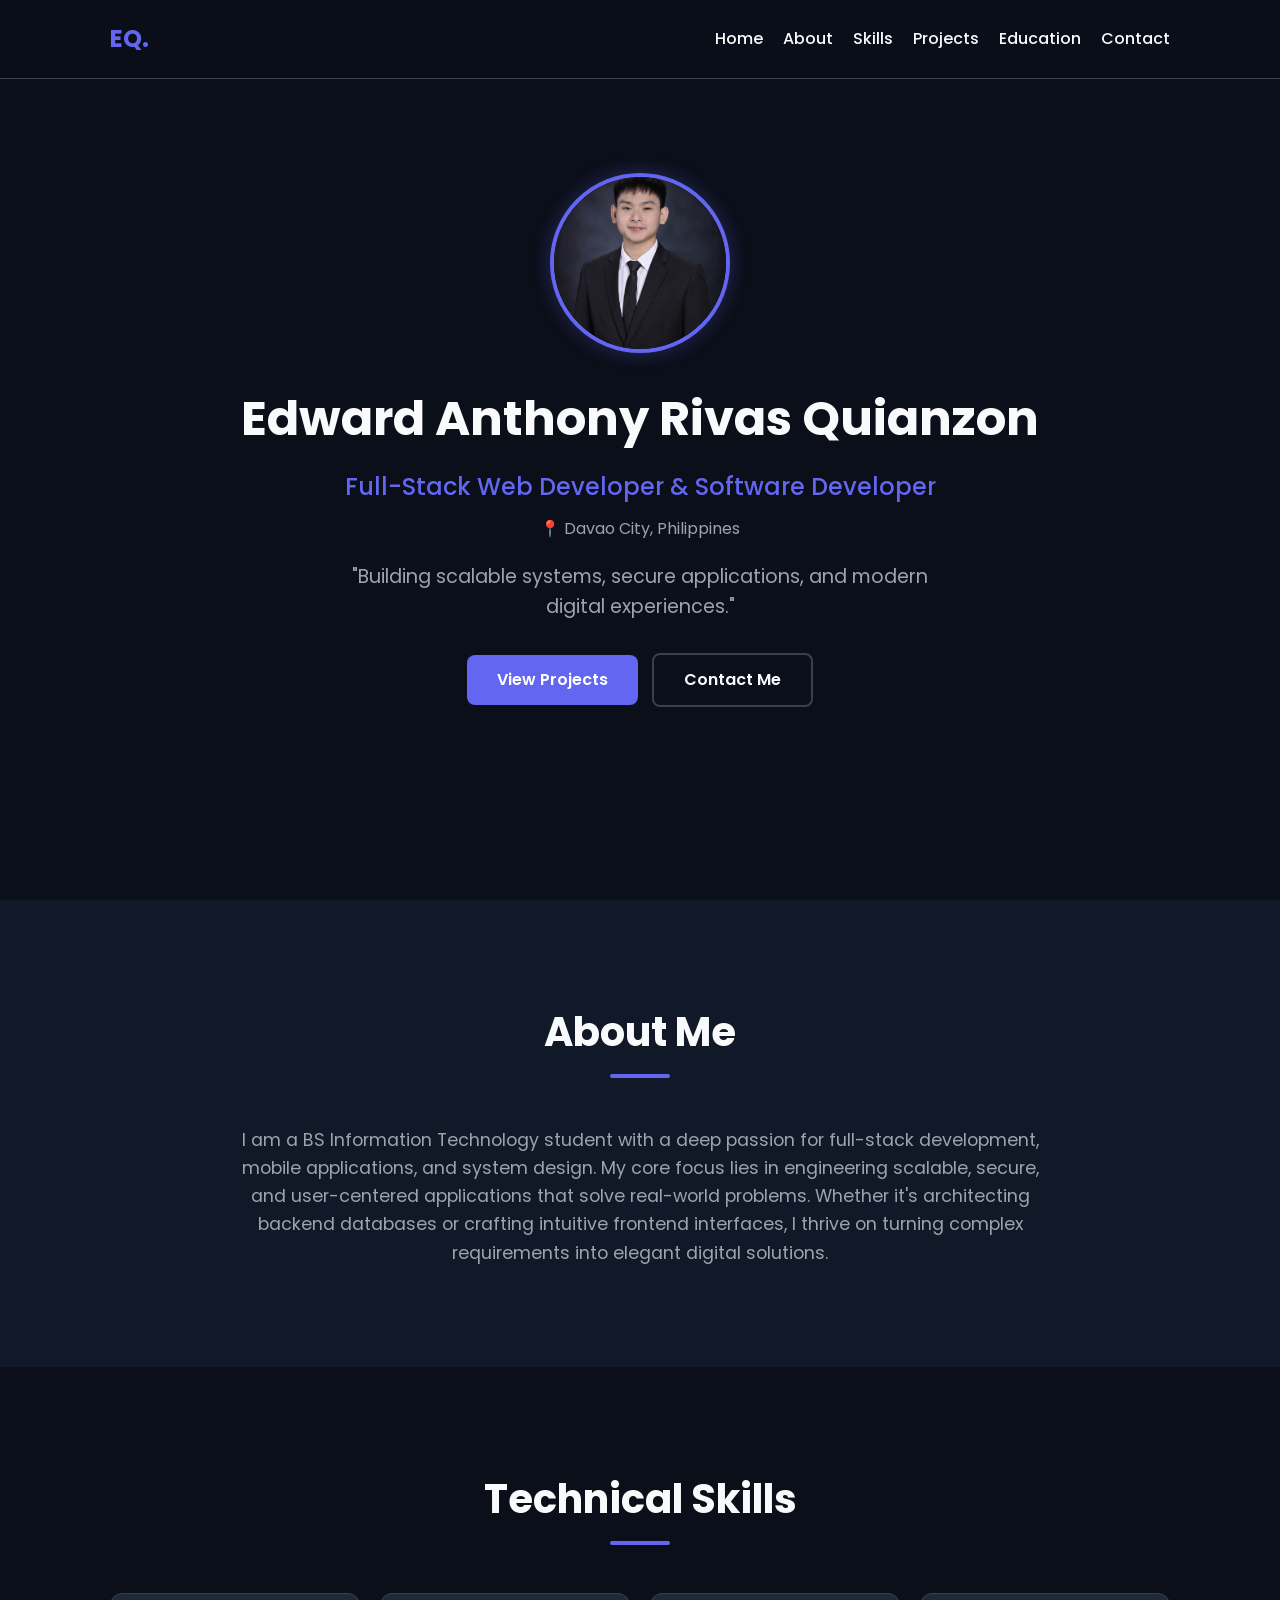
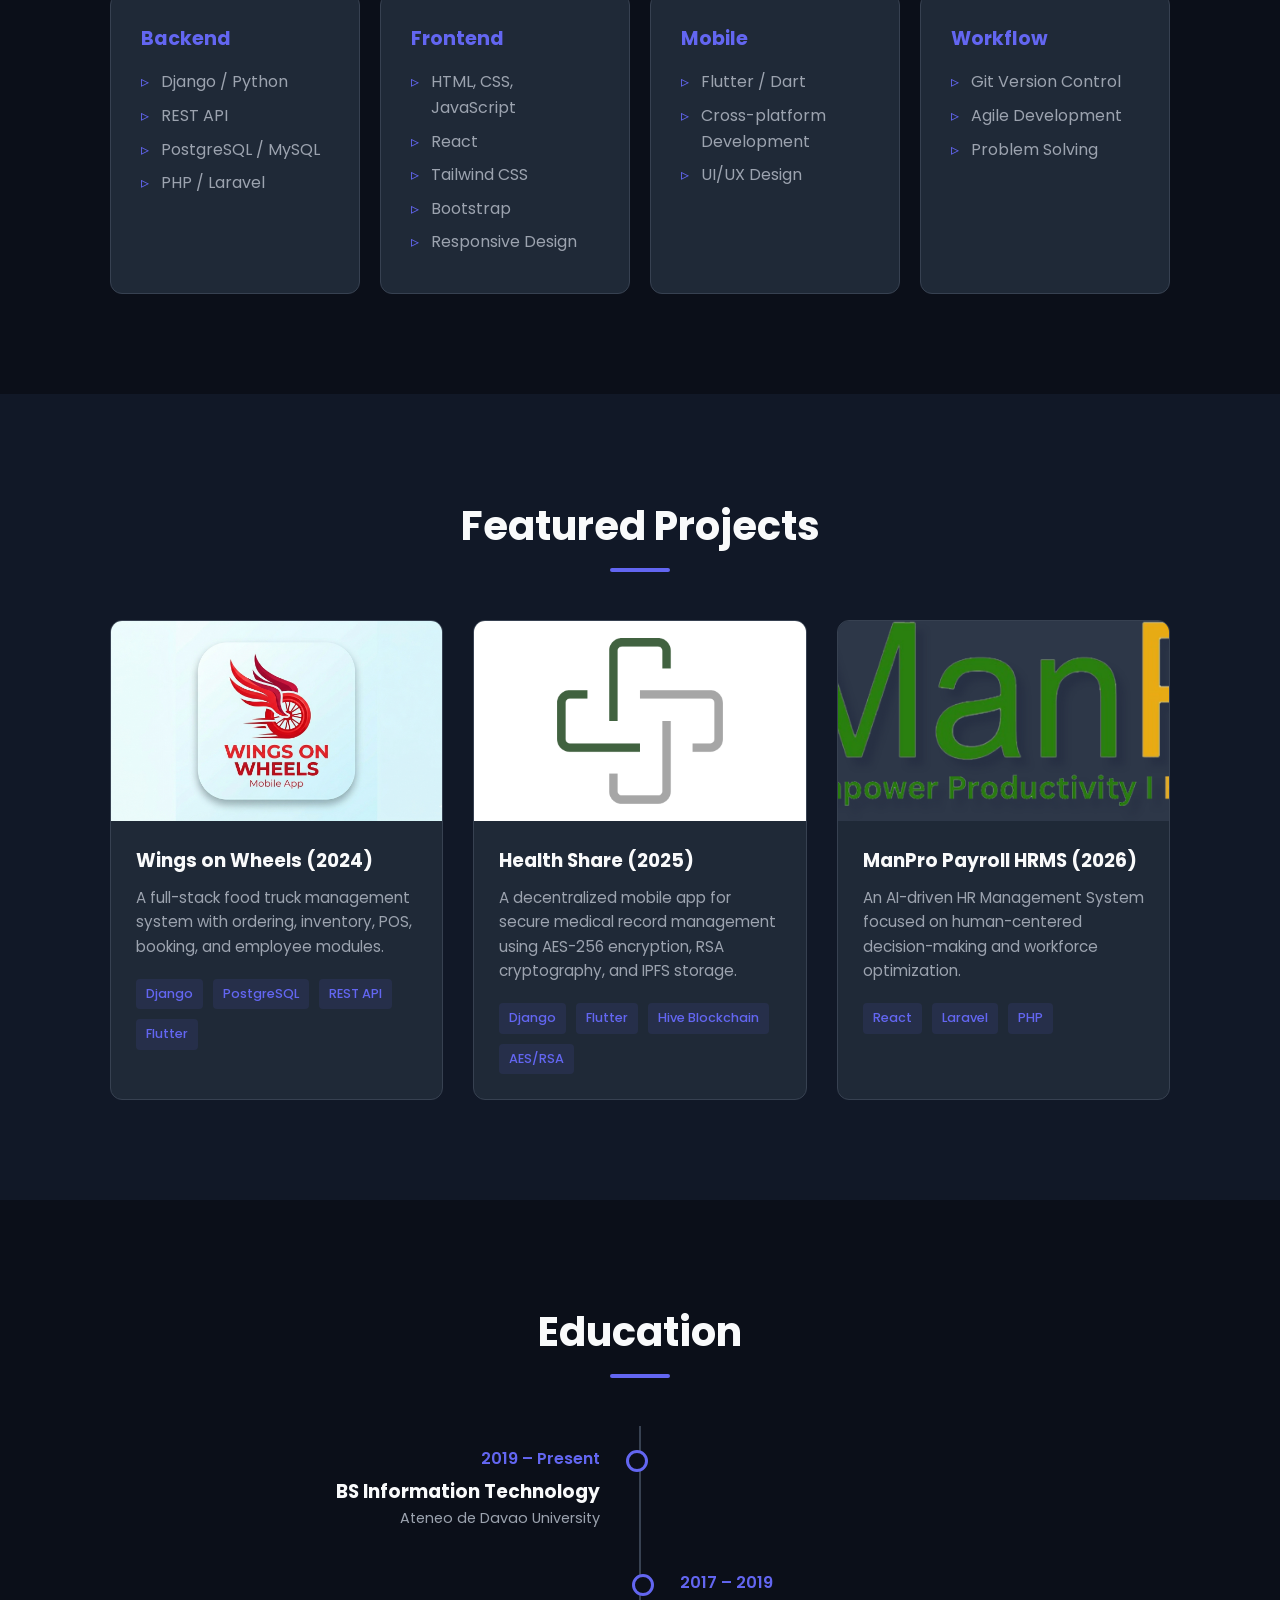
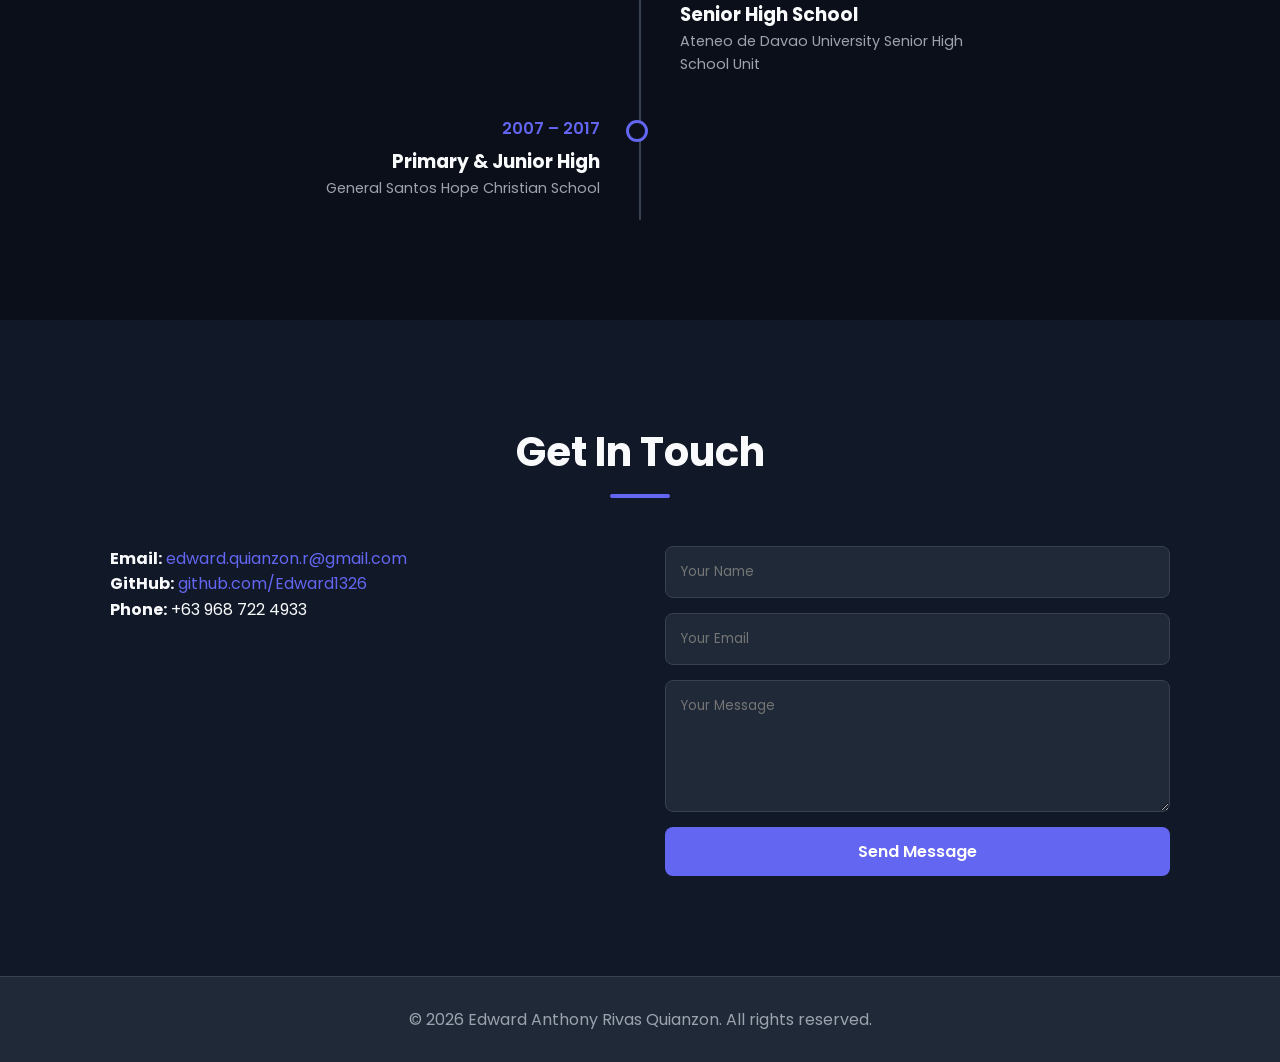
==== commit b738a6a1: "update" ====
--- a/index.html
+++ b/index.html
@@ -2,1098 +2,103 @@
 <html lang="en">
   <head>
     <meta charset="UTF-8" />
-    <meta name="viewport" content="width=device-width, initial-scale=1" />
-    <title>Edward Anthony Quianzon — Portfolio</title>
-    <link rel="preconnect" href="https://fonts.googleapis.com" />
+    <meta name="viewport" content="width=device-width, initial-scale=1.0" />
+    <title>Edward Anthony Rivas Quianzon | Portfolio</title>
     <link
-      href="https://fonts.googleapis.com/css2?family=Syne:wght@400;600;700;800&family=DM+Sans:ital,wght@0,300;0,400;0,500;1,300&display=swap"
+      href="https://fonts.googleapis.com/css2?family=Poppins:wght@300;400;500;600;700&display=swap"
       rel="stylesheet"
     />
-    <link
-      rel="stylesheet"
-      href="https://cdnjs.cloudflare.com/ajax/libs/font-awesome/6.4.0/css/all.min.css"
-    />
-    <style>
-      :root {
-        --ink: #0d0d0f;
-        --ink-2: #1c1c22;
-        --ink-3: #2e2e38;
-        --muted: #72727d;
-        --line: rgba(255, 255, 255, 0.08);
-        --accent: #c8f542;
-        --accent-2: #3dffc0;
-        --surface: #17171c;
-        --surface-2: #1f1f27;
-        --white: #f4f4f0;
-      }
-
-      *,
-      *::before,
-      *::after {
-        margin: 0;
-        padding: 0;
-        box-sizing: border-box;
-      }
-
-      html {
-        scroll-behavior: smooth;
-      }
-
-      body {
-        font-family: "DM Sans", sans-serif;
-        background: var(--ink);
-        color: var(--white);
-        overflow-x: hidden;
-        cursor: none;
-      }
-
-      /* Custom cursor */
-      .cursor {
-        position: fixed;
-        width: 10px;
-        height: 10px;
-        background: var(--accent);
-        border-radius: 50%;
-        pointer-events: none;
-        z-index: 9999;
-        transform: translate(-50%, -50%);
-        transition:
-          transform 0.1s,
-          width 0.3s,
-          height 0.3s,
-          background 0.3s;
-        mix-blend-mode: difference;
-      }
-      .cursor-ring {
-        position: fixed;
-        width: 36px;
-        height: 36px;
-        border: 1.5px solid rgba(200, 245, 66, 0.5);
-        border-radius: 50%;
-        pointer-events: none;
-        z-index: 9998;
-        transform: translate(-50%, -50%);
-        transition:
-          transform 0.18s cubic-bezier(0.17, 0.67, 0.83, 0.67),
-          width 0.4s,
-          height 0.4s;
-      }
-      body:hover .cursor {
-        opacity: 1;
-      }
-
-      /* NAV */
-      nav {
-        position: fixed;
-        top: 0;
-        left: 0;
-        right: 0;
-        z-index: 100;
-        padding: 1.6rem 4rem;
-        display: flex;
-        align-items: center;
-        justify-content: space-between;
-        background: linear-gradient(
-          to bottom,
-          rgba(13, 13, 15, 0.95),
-          transparent
-        );
-      }
-
-      .nav-logo {
-        font-family: "Syne", sans-serif;
-        font-weight: 800;
-        font-size: 1.2rem;
-        letter-spacing: 0.12em;
-        color: var(--accent);
-        text-decoration: none;
-      }
-
-      .nav-links {
-        display: flex;
-        gap: 2.5rem;
-        list-style: none;
-      }
-      .nav-links a {
-        font-size: 0.82rem;
-        font-weight: 500;
-        letter-spacing: 0.1em;
-        text-transform: uppercase;
-        color: var(--muted);
-        text-decoration: none;
-        transition: color 0.25s;
-      }
-      .nav-links a:hover {
-        color: var(--white);
-      }
-
-      /* HERO */
-      .hero {
-        min-height: 100vh;
-        display: grid;
-        grid-template-columns: 1fr 1fr;
-        gap: 0;
-        position: relative;
-        overflow: hidden;
-      }
-
-      .hero-left {
-        display: flex;
-        flex-direction: column;
-        justify-content: flex-end;
-        padding: 8rem 5rem 7rem;
-        position: relative;
-        z-index: 2;
-      }
-
-      .hero-eyebrow {
-        font-size: 0.78rem;
-        font-weight: 500;
-        letter-spacing: 0.2em;
-        text-transform: uppercase;
-        color: var(--accent);
-        margin-bottom: 1.5rem;
-        display: flex;
-        align-items: center;
-        gap: 0.75rem;
-      }
-      .hero-eyebrow::before {
-        content: "";
-        display: inline-block;
-        width: 36px;
-        height: 1px;
-        background: var(--accent);
-      }
-
-      .hero-name {
-        font-family: "Syne", sans-serif;
-        font-size: clamp(3.5rem, 6vw, 6.5rem);
-        font-weight: 800;
-        line-height: 0.95;
-        letter-spacing: -0.02em;
-        margin-bottom: 2.5rem;
-      }
-
-      .hero-name span {
-        display: block;
-        -webkit-text-stroke: 1.5px var(--white);
-        color: transparent;
-      }
-
-      .hero-desc {
-        font-size: 1rem;
-        font-weight: 300;
-        line-height: 1.75;
-        color: var(--muted);
-        max-width: 380px;
-        margin-bottom: 3rem;
-      }
-
-      .hero-ctas {
-        display: flex;
-        gap: 1rem;
-        align-items: center;
-      }
-
-      .btn-fill {
-        background: var(--accent);
-        color: var(--ink);
-        font-family: "Syne", sans-serif;
-        font-weight: 700;
-        font-size: 0.82rem;
-        letter-spacing: 0.08em;
-        text-transform: uppercase;
-        padding: 0.9rem 2rem;
-        border-radius: 100px;
-        text-decoration: none;
-        transition:
-          transform 0.25s,
-          box-shadow 0.25s;
-      }
-      .btn-fill:hover {
-        transform: translateY(-3px);
-        box-shadow: 0 16px 40px rgba(200, 245, 66, 0.3);
-      }
-
-      .btn-ghost {
-        color: var(--white);
-        font-family: "Syne", sans-serif;
-        font-weight: 600;
-        font-size: 0.82rem;
-        letter-spacing: 0.08em;
-        text-transform: uppercase;
-        padding: 0.9rem 2rem;
-        border: 1px solid rgba(255, 255, 255, 0.2);
-        border-radius: 100px;
-        text-decoration: none;
-        transition:
-          border-color 0.25s,
-          background 0.25s,
-          transform 0.25s;
-      }
-      .btn-ghost:hover {
-        border-color: var(--white);
-        background: rgba(255, 255, 255, 0.05);
-        transform: translateY(-3px);
-      }
-
-      .hero-right {
-        position: relative;
-        overflow: hidden;
-      }
-
-      .hero-right::before {
-        content: "";
-        position: absolute;
-        inset: 0;
-        background: linear-gradient(135deg, var(--surface) 0%, #0a0a12 100%);
-      }
-
-      .hero-img-wrap {
-        position: absolute;
-        bottom: 0;
-        right: 0;
-        left: 0;
-        display: flex;
-        justify-content: center;
-        align-items: flex-end;
-      }
-
-      .hero-photo {
-        width: 85%;
-        max-width: 420px;
-        height: auto;
-        object-fit: cover;
-        object-position: center top;
-        display: block;
-        border-radius: 24px 24px 0 0;
-        filter: grayscale(20%) contrast(1.05);
-      }
-
-      /* Noise overlay on hero-right */
-      .hero-right::after {
-        content: "";
-        position: absolute;
-        inset: 0;
-        background-image: url("data:image/svg+xml,%3Csvg viewBox='0 0 256 256' xmlns='http://www.w3.org/2000/svg'%3E%3Cfilter id='noise'%3E%3CfeTurbulence type='fractalNoise' baseFrequency='0.9' numOctaves='4' stitchTiles='stitch'/%3E%3C/filter%3E%3Crect width='100%25' height='100%25' filter='url(%23noise)' opacity='0.04'/%3E%3C/svg%3E");
-        pointer-events: none;
-        mix-blend-mode: overlay;
-      }
-
-      /* Animated grid background */
-      .grid-bg {
-        position: absolute;
-        inset: 0;
-        background-image:
-          linear-gradient(rgba(255, 255, 255, 0.02) 1px, transparent 1px),
-          linear-gradient(90deg, rgba(255, 255, 255, 0.02) 1px, transparent 1px);
-        background-size: 60px 60px;
-        pointer-events: none;
-      }
-
-      .hero-accent-blob {
-        position: absolute;
-        width: 500px;
-        height: 500px;
-        background: radial-gradient(
-          circle,
-          rgba(200, 245, 66, 0.08) 0%,
-          transparent 70%
-        );
-        top: 10%;
-        left: 30%;
-        pointer-events: none;
-        animation: blobPulse 8s ease-in-out infinite;
-      }
-
-      @keyframes blobPulse {
-        0%,
-        100% {
-          transform: scale(1);
-          opacity: 0.8;
-        }
-        50% {
-          transform: scale(1.15);
-          opacity: 1;
-        }
-      }
-
-      /* Scroll indicator */
-      .scroll-hint {
-        position: absolute;
-        bottom: 2.5rem;
-        left: 5rem;
-        display: flex;
-        align-items: center;
-        gap: 0.75rem;
-        font-size: 0.72rem;
-        letter-spacing: 0.18em;
-        text-transform: uppercase;
-        color: var(--muted);
-        animation: nudge 2.5s ease-in-out infinite;
-      }
-      .scroll-hint::before {
-        content: "";
-        width: 1px;
-        height: 48px;
-        background: linear-gradient(to bottom, transparent, var(--muted));
-      }
-      @keyframes nudge {
-        0%,
-        100% {
-          transform: translateY(0);
-        }
-        50% {
-          transform: translateY(6px);
-        }
-      }
-
-      /* ABOUT */
-      .about {
-        padding: 9rem 5rem;
-        max-width: 1400px;
-        margin: 0 auto;
-        display: grid;
-        grid-template-columns: 1fr 1fr;
-        gap: 8rem;
-        align-items: center;
-      }
-
-      .section-label {
-        font-size: 0.75rem;
-        font-weight: 500;
-        letter-spacing: 0.2em;
-        text-transform: uppercase;
-        color: var(--accent);
-        margin-bottom: 1.2rem;
-        display: flex;
-        align-items: center;
-        gap: 0.6rem;
-      }
-      .section-label::before {
-        content: "";
-        width: 28px;
-        height: 1px;
-        background: var(--accent);
-      }
-
-      .section-heading {
-        font-family: "Syne", sans-serif;
-        font-size: clamp(2.2rem, 3.5vw, 3.6rem);
-        font-weight: 800;
-        line-height: 1.05;
-        letter-spacing: -0.02em;
-        margin-bottom: 2rem;
-      }
-
-      .about-body p {
-        font-size: 1.05rem;
-        font-weight: 300;
-        line-height: 1.8;
-        color: rgba(244, 244, 240, 0.7);
-      }
-
-      .about-stats {
-        display: grid;
-        grid-template-columns: repeat(3, 1fr);
-        gap: 1.5rem;
-      }
-
-      .stat-card {
-        background: var(--surface-2);
-        border: 1px solid rgba(255, 255, 255, 0.06);
-        border-radius: 16px;
-        padding: 2rem 1.5rem;
-        text-align: center;
-        transition:
-          border-color 0.3s,
-          transform 0.3s;
-      }
-      .stat-card:hover {
-        border-color: rgba(200, 245, 66, 0.3);
-        transform: translateY(-6px);
-      }
-
-      .stat-icon {
-        font-size: 1.6rem;
-        color: var(--accent);
-        margin-bottom: 0.75rem;
-      }
-      .stat-title {
-        font-family: "Syne", sans-serif;
-        font-size: 0.88rem;
-        font-weight: 700;
-        text-transform: uppercase;
-        letter-spacing: 0.06em;
-        margin-bottom: 0.4rem;
-      }
-      .stat-value {
-        font-size: 0.82rem;
-        color: var(--muted);
-      }
-
-      /* EDUCATION */
-      .education-section {
-        background: var(--surface);
-        padding: 7rem 5rem;
-      }
-
-      .edu-inner {
-        max-width: 1400px;
-        margin: 0 auto;
-      }
-
-      .edu-header {
-        display: flex;
-        justify-content: space-between;
-        align-items: flex-end;
-        margin-bottom: 5rem;
-        border-bottom: 1px solid rgba(255, 255, 255, 0.07);
-        padding-bottom: 2rem;
-      }
-
-      .timeline-grid {
-        display: grid;
-        grid-template-columns: repeat(3, 1fr);
-        gap: 2px;
-      }
-
-      .timeline-card {
-        background: var(--ink-2);
-        padding: 3rem 2.5rem;
-        position: relative;
-        overflow: hidden;
-        transition: background 0.3s;
-      }
-      .timeline-card:hover {
-        background: var(--ink-3);
-      }
-
-      .tc-number {
-        font-family: "Syne", sans-serif;
-        font-size: 5rem;
-        font-weight: 800;
-        color: rgba(200, 245, 66, 0.08);
-        position: absolute;
-        top: 1rem;
-        right: 1.5rem;
-        line-height: 1;
-        pointer-events: none;
-      }
-
-      .tc-date {
-        font-size: 0.75rem;
-        font-weight: 500;
-        letter-spacing: 0.14em;
-        text-transform: uppercase;
-        color: var(--accent);
-        margin-bottom: 1.5rem;
-      }
-
-      .tc-school {
-        font-family: "Syne", sans-serif;
-        font-size: 1.15rem;
-        font-weight: 700;
-        margin-bottom: 0.6rem;
-        line-height: 1.3;
-      }
-
-      .tc-degree {
-        font-size: 0.88rem;
-        color: var(--muted);
-        font-weight: 300;
-      }
-
-      /* PROJECTS */
-      .projects-section {
-        padding: 7rem 5rem;
-        max-width: 1400px;
-        margin: 0 auto;
-      }
-
-      .projects-header {
-        display: flex;
-        justify-content: space-between;
-        align-items: flex-end;
-        margin-bottom: 4rem;
-      }
-
-      .project-featured {
-        background: var(--surface-2);
-        border: 1px solid rgba(255, 255, 255, 0.06);
-        border-radius: 24px;
-        padding: 3.5rem;
-        display: grid;
-        grid-template-columns: 1fr 1fr;
-        gap: 4rem;
-        align-items: center;
-        transition: border-color 0.3s;
-        position: relative;
-        overflow: hidden;
-      }
-      .project-featured::before {
-        content: "";
-        position: absolute;
-        top: -60%;
-        right: -20%;
-        width: 400px;
-        height: 400px;
-        background: radial-gradient(
-          circle,
-          rgba(61, 255, 192, 0.06),
-          transparent 70%
-        );
-        pointer-events: none;
-      }
-      .project-featured:hover {
-        border-color: rgba(200, 245, 66, 0.2);
-      }
-
-      .pf-tag {
-        display: inline-block;
-        font-size: 0.72rem;
-        font-weight: 500;
-        letter-spacing: 0.16em;
-        text-transform: uppercase;
-        color: var(--accent-2);
-        background: rgba(61, 255, 192, 0.08);
-        border: 1px solid rgba(61, 255, 192, 0.2);
-        border-radius: 100px;
-        padding: 0.35rem 1rem;
-        margin-bottom: 1.5rem;
-      }
-
-      .pf-title {
-        font-family: "Syne", sans-serif;
-        font-size: 2.4rem;
-        font-weight: 800;
-        line-height: 1.1;
-        margin-bottom: 1.5rem;
-      }
-
-      .pf-desc {
-        font-size: 0.96rem;
-        font-weight: 300;
-        line-height: 1.8;
-        color: rgba(244, 244, 240, 0.65);
-        margin-bottom: 2rem;
-      }
-
-      .tech-pills {
-        display: flex;
-        flex-wrap: wrap;
-        gap: 0.6rem;
-      }
-
-      .pill {
-        font-size: 0.75rem;
-        font-weight: 500;
-        letter-spacing: 0.06em;
-        padding: 0.4rem 1rem;
-        background: rgba(255, 255, 255, 0.05);
-        border: 1px solid rgba(255, 255, 255, 0.1);
-        border-radius: 100px;
-        color: var(--muted);
-      }
-
-      .pf-visual {
-        background: var(--ink-3);
-        border-radius: 16px;
-        aspect-ratio: 4/3;
-        display: flex;
-        align-items: center;
-        justify-content: center;
-        font-size: 5rem;
-        color: var(--accent);
-        position: relative;
-        overflow: hidden;
-      }
-      .pf-visual::after {
-        content: "";
-        position: absolute;
-        inset: 0;
-        background: linear-gradient(
-          135deg,
-          rgba(200, 245, 66, 0.04),
-          rgba(61, 255, 192, 0.04)
-        );
-      }
-
-      .view-all-link {
-        color: var(--accent);
-        font-family: "Syne", sans-serif;
-        font-size: 0.82rem;
-        font-weight: 700;
-        letter-spacing: 0.1em;
-        text-transform: uppercase;
-        text-decoration: none;
-        display: flex;
-        align-items: center;
-        gap: 0.5rem;
-        transition: gap 0.2s;
-      }
-      .view-all-link:hover {
-        gap: 1rem;
-        color: var(--accent);
-      }
-
-      /* SKILLS */
-      .skills-section {
-        background: var(--surface);
-        padding: 7rem 5rem;
-      }
-
-      .skills-inner {
-        max-width: 1400px;
-        margin: 0 auto;
-      }
-
-      .skills-grid {
-        display: grid;
-        grid-template-columns: repeat(4, 1fr);
-        gap: 1.5rem;
-        margin-top: 4rem;
-      }
-
-      .skill-card {
-        background: var(--ink-2);
-        border: 1px solid rgba(255, 255, 255, 0.05);
-        border-radius: 20px;
-        padding: 2.5rem 2rem;
-        transition:
-          border-color 0.3s,
-          transform 0.3s;
-      }
-      .skill-card:hover {
-        border-color: rgba(200, 245, 66, 0.25);
-        transform: translateY(-8px);
-      }
-
-      .sk-icon {
-        width: 48px;
-        height: 48px;
-        border-radius: 12px;
-        background: rgba(200, 245, 66, 0.1);
-        display: flex;
-        align-items: center;
-        justify-content: center;
-        color: var(--accent);
-        font-size: 1.2rem;
-        margin-bottom: 1.5rem;
-      }
-
-      .sk-title {
-        font-family: "Syne", sans-serif;
-        font-size: 1rem;
-        font-weight: 700;
-        margin-bottom: 1.25rem;
-      }
-
-      .sk-list {
-        list-style: none;
-      }
-      .sk-list li {
-        font-size: 0.88rem;
-        color: var(--muted);
-        padding: 0.45rem 0;
-        display: flex;
-        align-items: center;
-        gap: 0.6rem;
-        border-bottom: 1px solid rgba(255, 255, 255, 0.04);
-      }
-      .sk-list li::before {
-        content: "—";
-        color: var(--accent);
-        font-size: 0.7rem;
-      }
-
-      /* CONTACT */
-      .contact-section {
-        padding: 8rem 5rem;
-        text-align: center;
-        position: relative;
-        overflow: hidden;
-      }
-
-      .contact-section::before {
-        content: "";
-        position: absolute;
-        top: 50%;
-        left: 50%;
-        transform: translate(-50%, -50%);
-        width: 800px;
-        height: 400px;
-        background: radial-gradient(
-          ellipse,
-          rgba(200, 245, 66, 0.05),
-          transparent 70%
-        );
-        pointer-events: none;
-      }
-
-      .contact-big {
-        font-family: "Syne", sans-serif;
-        font-size: clamp(3rem, 7vw, 8rem);
-        font-weight: 800;
-        line-height: 1;
-        letter-spacing: -0.03em;
-        margin-bottom: 1.5rem;
-      }
-
-      .contact-big span {
-        -webkit-text-stroke: 1.5px rgba(255, 255, 255, 0.3);
-        color: transparent;
-      }
-
-      .contact-sub {
-        font-size: 1rem;
-        color: var(--muted);
-        font-weight: 300;
-        max-width: 460px;
-        margin: 0 auto 4rem;
-        line-height: 1.75;
-      }
-
-      .contact-links {
-        display: flex;
-        justify-content: center;
-        gap: 1.25rem;
-        flex-wrap: wrap;
-      }
-
-      .contact-link {
-        display: flex;
-        align-items: center;
-        gap: 0.75rem;
-        padding: 1rem 2rem;
-        border: 1px solid rgba(255, 255, 255, 0.1);
-        border-radius: 100px;
-        color: var(--white);
-        text-decoration: none;
-        font-size: 0.88rem;
-        font-weight: 500;
-        transition: all 0.25s;
-      }
-      .contact-link:hover {
-        border-color: var(--accent);
-        color: var(--accent);
-        transform: translateY(-4px);
-      }
-      .contact-link i {
-        font-size: 1rem;
-      }
-
-      /* FOOTER */
-      footer {
-        border-top: 1px solid rgba(255, 255, 255, 0.05);
-        padding: 2.5rem 5rem;
-        display: flex;
-        justify-content: space-between;
-        align-items: center;
-        font-size: 0.8rem;
-        color: var(--muted);
-        letter-spacing: 0.05em;
-      }
-
-      .footer-logo {
-        font-family: "Syne", sans-serif;
-        font-weight: 800;
-        color: var(--accent);
-        text-decoration: none;
-        letter-spacing: 0.1em;
-      }
-
-      /* Reveal animation */
-      .reveal {
-        opacity: 0;
-        transform: translateY(30px);
-        transition:
-          opacity 0.8s ease,
-          transform 0.8s ease;
-      }
-      .reveal.visible {
-        opacity: 1;
-        transform: translateY(0);
-      }
-
-      /* Responsive */
-      @media (max-width: 1024px) {
-        nav {
-          padding: 1.4rem 2rem;
-        }
-        .hero {
-          grid-template-columns: 1fr;
-          min-height: auto;
-        }
-        .hero-left {
-          padding: 10rem 2.5rem 4rem;
-        }
-        .hero-right {
-          height: 50vw;
-          min-height: 300px;
-        }
-        .about {
-          grid-template-columns: 1fr;
-          gap: 4rem;
-          padding: 5rem 2.5rem;
-        }
-        .about-stats {
-          grid-template-columns: repeat(3, 1fr);
-        }
-        .education-section,
-        .skills-section {
-          padding: 5rem 2.5rem;
-        }
-        .timeline-grid {
-          grid-template-columns: 1fr;
-          gap: 2px;
-        }
-        .projects-section {
-          padding: 5rem 2.5rem;
-        }
-        .project-featured {
-          grid-template-columns: 1fr;
-          gap: 2rem;
-        }
-        .skills-grid {
-          grid-template-columns: repeat(2, 1fr);
-        }
-        .contact-section {
-          padding: 5rem 2.5rem;
-        }
-        footer {
-          padding: 2rem 2.5rem;
-        }
-        .nav-links {
-          display: none;
-        }
-        .scroll-hint {
-          left: 2.5rem;
-        }
-      }
-
-      @media (max-width: 600px) {
-        .hero-left {
-          padding: 8rem 1.5rem 3rem;
-        }
-        .about {
-          padding: 4rem 1.5rem;
-        }
-        .about-stats {
-          grid-template-columns: 1fr;
-        }
-        .skills-grid {
-          grid-template-columns: 1fr;
-        }
-        .contact-big {
-          font-size: 3rem;
-        }
-        footer {
-          flex-direction: column;
-          gap: 1rem;
-          text-align: center;
-        }
-      }
-    </style>
+    <link rel="stylesheet" href="style.css" />
   </head>
   <body>
-    <div class="cursor" id="cursor"></div>
-    <div class="cursor-ring" id="cursorRing"></div>
-
-    <!-- NAV -->
-    <nav>
-      <a href="#home" class="nav-logo">EAQ</a>
-      <ul class="nav-links">
-        <li><a href="#about">About</a></li>
-        <li><a href="#education">Education</a></li>
-        <li><a href="#projects">Projects</a></li>
-        <li><a href="#skills">Skills</a></li>
-        <li><a href="#contact">Contact</a></li>
-      </ul>
+    <nav id="navbar">
+      <div class="nav-content">
+        <div class="logo">EQ.</div>
+        <ul class="nav-links">
+          <li><a href="#home">Home</a></li>
+          <li><a href="#about">About</a></li>
+          <li><a href="#skills">Skills</a></li>
+          <li><a href="#projects">Projects</a></li>
+          <li><a href="#education">Education</a></li>
+          <li><a href="#contact">Contact</a></li>
+        </ul>
+      </div>
     </nav>
 
-    <!-- HERO -->
-    <section id="home" class="hero">
-      <div class="grid-bg"></div>
-      <div class="hero-accent-blob"></div>
-
-      <div class="hero-left">
-        <p class="hero-eyebrow">Software Developer</p>
-        <h1 class="hero-name">
-          Edward<br />Anthony<br /><span>Quianzon</span>
-        </h1>
-        <p class="hero-desc">
-          Aspiring full-stack developer passionate about building elegant,
-          user-centric applications with modern web and mobile technologies.
+    <header id="home" class="section hero">
+      <div class="hero-content reveal">
+        <img
+          src="/images/image.png"
+          alt="Edward Anthony Rivas Quianzon"
+          class="profile-img"
+        />
+        <h1>Edward Anthony Rivas Quianzon</h1>
+        <h2>Full-Stack Web Developer & Software Developer</h2>
+        <p class="location">📍 Davao City, Philippines</p>
+        <p class="tagline">
+          "Building scalable systems, secure applications, and modern digital
+          experiences."
         </p>
-        <div class="hero-ctas">
-          <a href="#contact" class="btn-fill">Get In Touch</a>
-          <a href="#projects" class="btn-ghost">View Projects</a>
-        </div>
-      </div>
-
-      <div class="hero-right">
-        <div class="hero-img-wrap">
-          <img
-            src="images/image.png"
-            alt="Edward Anthony Quianzon"
-            class="hero-photo"
-            onerror="this.style.display = 'none'"
-          />
-        </div>
-      </div>
-
-      <div class="scroll-hint">Scroll</div>
-    </section>
-
-    <!-- ABOUT -->
-    <section id="about">
-      <div class="about">
-        <div class="about-stats reveal">
-          <div class="stat-card">
-            <div class="stat-icon"><i class="fas fa-map-marker-alt"></i></div>
-            <div class="stat-title">Location</div>
-            <div class="stat-value">Davao City, PH</div>
-          </div>
-          <div class="stat-card">
-            <div class="stat-icon"><i class="fas fa-graduation-cap"></i></div>
-            <div class="stat-title">Degree</div>
-            <div class="stat-value">BS Information Technology</div>
-          </div>
-          <div class="stat-card">
-            <div class="stat-icon"><i class="fas fa-laptop-code"></i></div>
-            <div class="stat-title">Focus</div>
-            <div class="stat-value">Full-Stack Dev</div>
-          </div>
-        </div>
-
-        <div class="about-body reveal">
-          <p class="section-label">About Me</p>
-          <h2 class="section-heading">Building things that matter</h2>
+        <div class="cta-buttons">
+          <a href="#projects" class="btn primary">View Projects</a>
+          <a href="#contact" class="btn secondary">Contact Me</a>
+        </div>
+      </div>
+    </header>
+
+    <section id="about" class="section bg-alt">
+      <div class="container reveal">
+        <h2 class="section-title">About Me</h2>
+        <div class="about-text">
           <p>
-            I'm an Information Technology student at Ateneo de Davao University
-            with a passion for full-stack development. I specialize in building
-            web and mobile solutions using modern frameworks — from Django
-            backends to Flutter frontends — with a focus on clean architecture
-            and great user experience.
+            I am a BS Information Technology student with a deep passion for
+            full-stack development, mobile applications, and system design. My
+            core focus lies in engineering scalable, secure, and user-centered
+            applications that solve real-world problems. Whether it's
+            architecting backend databases or crafting intuitive frontend
+            interfaces, I thrive on turning complex requirements into elegant
+            digital solutions.
           </p>
         </div>
       </div>
     </section>
 
-    <!-- EDUCATION -->
-    <section id="education" class="education-section">
-      <div class="edu-inner">
-        <div class="edu-header reveal">
-          <div>
-            <p class="section-label">Background</p>
-            <h2 class="section-heading">Education</h2>
-          </div>
-        </div>
-
-        <div class="timeline-grid reveal">
-          <div class="timeline-card">
-            <div class="tc-number">01</div>
-            <div class="tc-date">2019 — Present</div>
-            <div class="tc-school">Ateneo de Davao University</div>
-            <div class="tc-degree">BS Information Technology</div>
-          </div>
-          <div class="timeline-card">
-            <div class="tc-number">02</div>
-            <div class="tc-date">2017 — 2019</div>
-            <div class="tc-school">
-              Ateneo de Davao University<br />Senior High School Unit
-            </div>
-            <div class="tc-degree">Senior High School Graduate</div>
-          </div>
-          <div class="timeline-card">
-            <div class="tc-number">03</div>
-            <div class="tc-date">2007 — 2017</div>
-            <div class="tc-school">General Santos Hope Christian School</div>
-            <div class="tc-degree">Elementary to Junior High School</div>
-          </div>
-        </div>
-      </div>
-    </section>
-
-    <!-- PROJECTS -->
-    <section id="projects" class="projects-section">
-      <div class="projects-header reveal">
-        <div>
-          <p class="section-label">Work</p>
-          <h2 class="section-heading">Featured Projects</h2>
-        </div>
-        <a href="projects.html" class="view-all-link">
-          All Projects <i class="fas fa-arrow-right"></i>
-        </a>
-      </div>
-
-      <div class="project-featured reveal">
-        <div>
-          <span class="pf-tag">Featured Project</span>
-          <h3 class="pf-title">Wings on Wheels</h3>
-          <p class="pf-desc">
-            A comprehensive food truck management system featuring ordering
-            capabilities, inventory management, point-of-sale functionality, and
-            booking modules. Built to streamline operations and elevate customer
-            experience.
-          </p>
-          <div class="tech-pills">
-            <span class="pill">Django</span>
-            <span class="pill">PostgreSQL</span>
-            <span class="pill">REST API</span>
-            <span class="pill">Flutter</span>
-            <span class="pill">Dart</span>
-          </div>
-        </div>
-        <div class="pf-visual">
-          <i class="fas fa-truck"></i>
-        </div>
-      </div>
-    </section>
-
-    <!-- SKILLS -->
-    <section id="skills" class="skills-section">
-      <div class="skills-inner">
-        <div class="reveal">
-          <p class="section-label">Capabilities</p>
-          <h2 class="section-heading">Skills & Technologies</h2>
-        </div>
-
+    <section id="skills" class="section">
+      <div class="container reveal">
+        <h2 class="section-title">Technical Skills</h2>
         <div class="skills-grid">
-          <div class="skill-card reveal">
-            <div class="sk-icon"><i class="fas fa-server"></i></div>
-            <div class="sk-title">Backend</div>
-            <ul class="sk-list">
+          <div class="skill-card">
+            <h3>Backend</h3>
+            <ul>
               <li>Django / Python</li>
-              <li>REST API Development</li>
-              <li>MySQL / PostgreSQL</li>
-            </ul>
-          </div>
-          <div class="skill-card reveal">
-            <div class="sk-icon"><i class="fas fa-mobile-alt"></i></div>
-            <div class="sk-title">Mobile</div>
-            <ul class="sk-list">
+              <li>REST API</li>
+              <li>PostgreSQL / MySQL</li>
+              <li>PHP / Laravel</li>
+            </ul>
+          </div>
+          <div class="skill-card">
+            <h3>Frontend</h3>
+            <ul>
+              <li>HTML, CSS, JavaScript</li>
+              <li>React</li>
+              <li>Tailwind CSS</li>
+              <li>Bootstrap</li>
+              <li>Responsive Design</li>
+            </ul>
+          </div>
+          <div class="skill-card">
+            <h3>Mobile</h3>
+            <ul>
               <li>Flutter / Dart</li>
-              <li>Cross-platform Apps</li>
+              <li>Cross-platform Development</li>
               <li>UI/UX Design</li>
             </ul>
           </div>
-          <div class="skill-card reveal">
-            <div class="sk-icon"><i class="fas fa-globe"></i></div>
-            <div class="sk-title">Frontend</div>
-            <ul class="sk-list">
-              <li>HTML / CSS / JavaScript</li>
-              <li>Responsive Web Design</li>
-              <li>Bootstrap</li>
-            </ul>
-          </div>
-          <div class="skill-card reveal">
-            <div class="sk-icon"><i class="fas fa-tools"></i></div>
-            <div class="sk-title">Workflow</div>
-            <ul class="sk-list">
-              <li>Version Control (Git)</li>
-              <li>Agile Methodology</li>
+          <div class="skill-card">
+            <h3>Workflow</h3>
+            <ul>
+              <li>Git Version Control</li>
+              <li>Agile Development</li>
               <li>Problem Solving</li>
             </ul>
           </div>
@@ -1101,107 +106,117 @@
       </div>
     </section>
 
-    <!-- CONTACT -->
-    <section id="contact" class="contact-section">
-      <p class="section-label" style="justify-content: center">Contact</p>
-      <h2 class="contact-big">Let's <span>Work</span><br />Together.</h2>
-      <p class="contact-sub">
-        Open to new opportunities, creative collaborations, and projects that
-        push the boundaries of what's possible.
-      </p>
-      <div class="contact-links">
-        <a href="mailto:your.email@example.com" class="contact-link">
-          <i class="fas fa-envelope"></i> Email Me
-        </a>
-        <a
-          href="https://github.com/yourusername"
-          target="_blank"
-          class="contact-link"
-        >
-          <i class="fab fa-github"></i> GitHub
-        </a>
-        <a
-          href="https://linkedin.com/in/yourusername"
-          target="_blank"
-          class="contact-link"
-        >
-          <i class="fab fa-linkedin"></i> LinkedIn
-        </a>
-      </div>
-    </section>
-
-    <!-- FOOTER -->
+    <section id="projects" class="section bg-alt">
+      <div class="container reveal">
+        <h2 class="section-title">Featured Projects</h2>
+        <div class="projects-grid">
+          <div class="project-card">
+            <div class="project-img-container">
+              <img src="/images/wings.png" alt="Wings on Wheels" />
+            </div>
+            <div class="project-info">
+              <h3>Wings on Wheels (2024)</h3>
+              <p>
+                A full-stack food truck management system with ordering,
+                inventory, POS, booking, and employee modules.
+              </p>
+              <div class="tech-stack">
+                <span>Django</span><span>PostgreSQL</span><span>REST API</span
+                ><span>Flutter</span>
+              </div>
+            </div>
+          </div>
+          <div class="project-card">
+            <div class="project-img-container">
+              <img src="/images/health.png" alt="Health Share" />
+            </div>
+            <div class="project-info">
+              <h3>Health Share (2025)</h3>
+              <p>
+                A decentralized mobile app for secure medical record management
+                using AES-256 encryption, RSA cryptography, and IPFS storage.
+              </p>
+              <div class="tech-stack">
+                <span>Django</span><span>Flutter</span
+                ><span>Hive Blockchain</span><span>AES/RSA</span>
+              </div>
+            </div>
+          </div>
+          <div class="project-card">
+            <div class="project-img-container">
+              <img src="/images/ManPro.png" alt="ManPro Payroll HRMS" />
+            </div>
+            <div class="project-info">
+              <h3>ManPro Payroll HRMS (2026)</h3>
+              <p>
+                An AI-driven HR Management System focused on human-centered
+                decision-making and workforce optimization.
+              </p>
+              <div class="tech-stack">
+                <span>React</span><span>Laravel</span><span>PHP</span>
+              </div>
+            </div>
+          </div>
+        </div>
+      </div>
+    </section>
+
+    <section id="education" class="section">
+      <div class="container reveal">
+        <h2 class="section-title">Education</h2>
+        <div class="timeline">
+          <div class="timeline-item">
+            <div class="year">2019 – Present</div>
+            <h3>BS Information Technology</h3>
+            <h4>Ateneo de Davao University</h4>
+          </div>
+          <div class="timeline-item">
+            <div class="year">2017 – 2019</div>
+            <h3>Senior High School</h3>
+            <h4>Ateneo de Davao University Senior High School Unit</h4>
+          </div>
+          <div class="timeline-item">
+            <div class="year">2007 – 2017</div>
+            <h3>Primary & Junior High</h3>
+            <h4>General Santos Hope Christian School</h4>
+          </div>
+        </div>
+      </div>
+    </section>
+
+    <section id="contact" class="section bg-alt">
+      <div class="container reveal">
+        <h2 class="section-title">Get In Touch</h2>
+        <div class="contact-wrapper">
+          <div class="contact-info">
+            <p>
+              <strong>Email:</strong>
+              <a href="mailto:edward.quianzon.r@gmail.com"
+                >edward.quianzon.r@gmail.com</a
+              >
+            </p>
+            <p>
+              <strong>GitHub:</strong>
+              <a href="https://github.com/Edward1326" target="_blank"
+                >github.com/Edward1326</a
+              >
+            </p>
+            <p><strong>Phone:</strong> +63 968 722 4933</p>
+          </div>
+          <form class="contact-form">
+            <input type="text" placeholder="Your Name" required />
+            <input type="email" placeholder="Your Email" required />
+            <textarea rows="5" placeholder="Your Message" required></textarea>
+            <button type="submit" class="btn primary">Send Message</button>
+          </form>
+        </div>
+      </div>
+    </section>
+
     <footer>
-      <a href="#home" class="footer-logo">EAQ</a>
-      <span>© 2024 Edward Anthony Quianzon. All rights reserved.</span>
+      <p>&copy; 2026 Edward Anthony Rivas Quianzon. All rights reserved.</p>
     </footer>
 
-    <script>
-      // Custom cursor
-      const cursor = document.getElementById("cursor");
-      const ring = document.getElementById("cursorRing");
-      let mx = 0,
-        my = 0,
-        rx = 0,
-        ry = 0;
-
-      document.addEventListener("mousemove", (e) => {
-        mx = e.clientX;
-        my = e.clientY;
-        cursor.style.left = mx + "px";
-        cursor.style.top = my + "px";
-      });
-
-      function animateRing() {
-        rx += (mx - rx) * 0.14;
-        ry += (my - ry) * 0.14;
-        ring.style.left = rx + "px";
-        ring.style.top = ry + "px";
-        requestAnimationFrame(animateRing);
-      }
-      animateRing();
-
-      document.querySelectorAll("a, button").forEach((el) => {
-        el.addEventListener("mouseenter", () => {
-          cursor.style.transform = "translate(-50%,-50%) scale(2.5)";
-          ring.style.transform = "translate(-50%,-50%) scale(1.5)";
-        });
-        el.addEventListener("mouseleave", () => {
-          cursor.style.transform = "translate(-50%,-50%) scale(1)";
-          ring.style.transform = "translate(-50%,-50%) scale(1)";
-        });
-      });
-
-      // Scroll reveal
-      const reveals = document.querySelectorAll(".reveal");
-      const ro = new IntersectionObserver(
-        (entries) => {
-          entries.forEach((e) => {
-            if (e.isIntersecting) {
-              e.target.classList.add("visible");
-              ro.unobserve(e.target);
-            }
-          });
-        },
-        { threshold: 0.12, rootMargin: "0px 0px -60px 0px" },
-      );
-
-      reveals.forEach((el) => ro.observe(el));
-
-      // Navbar scroll
-      const nav = document.querySelector("nav");
-      window.addEventListener("scroll", () => {
-        if (window.scrollY > 60) {
-          nav.style.background = "rgba(13,13,15,0.97)";
-          nav.style.backdropFilter = "blur(16px)";
-          nav.style.borderBottom = "1px solid rgba(255,255,255,0.05)";
-        } else {
-          nav.style.background =
-            "linear-gradient(to bottom, rgba(13,13,15,0.95), transparent)";
-          nav.style.backdropFilter = "";
-          nav.style.borderBottom = "none";
-        }
-      });
-    </script>
+    <script src="script.js"></script>
   </body>
 </html>
--- a/style.css
+++ b/style.css
@@ -0,0 +1,447 @@
+:root {
+  --bg-main: #0b0f19;
+  --bg-alt: #111827;
+  --surface: #1f2937;
+  --primary: #6366f1; /* Indigo/Purple Accent */
+  --primary-hover: #4f46e5;
+  --text-main: #f9fafb;
+  --text-muted: #9ca3af;
+  --border: #374151;
+  --transition: all 0.3s ease;
+}
+
+html {
+  scroll-behavior: smooth;
+}
+
+* {
+  margin: 0;
+  padding: 0;
+  box-sizing: border-box;
+  font-family: "Poppins", sans-serif;
+}
+
+body {
+  background-color: var(--bg-main);
+  color: var(--text-main);
+  line-height: 1.6;
+}
+
+.container {
+  max-width: 1100px;
+  margin: 0 auto;
+  padding: 0 20px;
+}
+
+.section {
+  padding: 100px 0;
+}
+
+.bg-alt {
+  background-color: var(--bg-alt);
+}
+
+.section-title {
+  font-size: 2.5rem;
+  text-align: center;
+  margin-bottom: 3rem;
+  color: var(--text-main);
+}
+
+.section-title::after {
+  content: "";
+  display: block;
+  width: 60px;
+  height: 4px;
+  background: var(--primary);
+  margin: 10px auto 0;
+  border-radius: 2px;
+}
+
+/* Navbar */
+nav {
+  position: fixed;
+  top: 0;
+  width: 100%;
+  background: rgba(11, 15, 25, 0.9);
+  backdrop-filter: blur(10px);
+  z-index: 1000;
+  border-bottom: 1px solid var(--border);
+}
+
+.nav-content {
+  max-width: 1100px;
+  margin: 0 auto;
+  padding: 20px;
+  display: flex;
+  justify-content: space-between;
+  align-items: center;
+}
+
+.logo {
+  font-size: 1.5rem;
+  font-weight: 700;
+  color: var(--primary);
+}
+
+.nav-links {
+  list-style: none;
+  display: flex;
+  gap: 20px;
+}
+
+.nav-links a {
+  color: var(--text-main);
+  text-decoration: none;
+  font-weight: 500;
+  transition: var(--transition);
+}
+
+.nav-links a:hover {
+  color: var(--primary);
+}
+
+/* Hero Section */
+.hero {
+  min-height: 100vh;
+  display: flex;
+  align-items: center;
+  justify-content: center;
+  text-align: center;
+  padding-top: 80px;
+}
+
+.profile-img {
+  width: 180px;
+  height: 180px;
+  border-radius: 50%;
+  object-fit: cover;
+  border: 4px solid var(--primary);
+  margin-bottom: 20px;
+  box-shadow: 0 0 20px rgba(99, 102, 241, 0.3);
+}
+
+.hero h1 {
+  font-size: 3rem;
+  margin-bottom: 10px;
+}
+
+.hero h2 {
+  font-size: 1.5rem;
+  color: var(--primary);
+  font-weight: 500;
+  margin-bottom: 10px;
+}
+
+.location {
+  color: var(--text-muted);
+  margin-bottom: 20px;
+}
+
+.tagline {
+  font-size: 1.2rem;
+  max-width: 600px;
+  margin: 0 auto 30px;
+  color: var(--text-muted);
+}
+
+.btn {
+  padding: 12px 30px;
+  border-radius: 8px;
+  text-decoration: none;
+  font-weight: 600;
+  transition: var(--transition);
+  cursor: pointer;
+  border: none;
+  font-size: 1rem;
+  display: inline-block;
+}
+
+.btn.primary {
+  background-color: var(--primary);
+  color: #fff;
+}
+
+.btn.primary:hover {
+  background-color: var(--primary-hover);
+  transform: translateY(-2px);
+}
+
+.btn.secondary {
+  background-color: transparent;
+  color: var(--text-main);
+  border: 2px solid var(--border);
+  margin-left: 10px;
+}
+
+.btn.secondary:hover {
+  border-color: var(--primary);
+  color: var(--primary);
+  transform: translateY(-2px);
+}
+
+/* About Section */
+.about-text {
+  max-width: 800px;
+  margin: 0 auto;
+  text-align: center;
+  font-size: 1.1rem;
+  color: var(--text-muted);
+}
+
+/* Skills Grid */
+.skills-grid {
+  display: grid;
+  grid-template-columns: repeat(auto-fit, minmax(250px, 1fr));
+  gap: 20px;
+}
+
+.skill-card {
+  background: var(--surface);
+  padding: 30px;
+  border-radius: 12px;
+  border: 1px solid var(--border);
+  transition: var(--transition);
+}
+
+.skill-card:hover {
+  transform: translateY(-5px);
+  border-color: var(--primary);
+  box-shadow: 0 10px 30px rgba(0, 0, 0, 0.5);
+}
+
+.skill-card h3 {
+  color: var(--primary);
+  margin-bottom: 15px;
+  font-size: 1.2rem;
+}
+
+.skill-card ul {
+  list-style: none;
+  color: var(--text-muted);
+}
+
+.skill-card ul li {
+  margin-bottom: 8px;
+  position: relative;
+  padding-left: 20px;
+}
+
+.skill-card ul li::before {
+  content: "▹";
+  position: absolute;
+  left: 0;
+  color: var(--primary);
+}
+
+/* Projects Grid */
+.projects-grid {
+  display: grid;
+  grid-template-columns: repeat(auto-fit, minmax(300px, 1fr));
+  gap: 30px;
+}
+
+.project-card {
+  background: var(--surface);
+  border-radius: 12px;
+  overflow: hidden;
+  border: 1px solid var(--border);
+  transition: var(--transition);
+}
+
+.project-card:hover {
+  transform: translateY(-5px);
+  border-color: var(--primary);
+}
+
+.project-img-container {
+  height: 200px;
+  background: #2d3748;
+  overflow: hidden;
+}
+
+.project-img-container img {
+  width: 100%;
+  height: 100%;
+  object-fit: cover;
+  transition: var(--transition);
+}
+
+.project-card:hover .project-img-container img {
+  transform: scale(1.05);
+}
+
+.project-info {
+  padding: 25px;
+}
+
+.project-info h3 {
+  margin-bottom: 10px;
+}
+
+.project-info p {
+  color: var(--text-muted);
+  font-size: 0.95rem;
+  margin-bottom: 20px;
+}
+
+.tech-stack {
+  display: flex;
+  flex-wrap: wrap;
+  gap: 10px;
+}
+
+.tech-stack span {
+  background: rgba(99, 102, 241, 0.1);
+  color: var(--primary);
+  padding: 5px 10px;
+  border-radius: 4px;
+  font-size: 0.8rem;
+  font-weight: 500;
+}
+
+/* Education Timeline */
+.timeline {
+  max-width: 800px;
+  margin: 0 auto;
+  position: relative;
+}
+
+.timeline::before {
+  content: "";
+  position: absolute;
+  left: 50%;
+  transform: translateX(-50%);
+  width: 2px;
+  height: 100%;
+  background: var(--border);
+}
+
+.timeline-item {
+  width: 50%;
+  padding: 20px 40px;
+  position: relative;
+}
+
+.timeline-item:nth-child(odd) {
+  left: 0;
+  text-align: right;
+}
+
+.timeline-item:nth-child(even) {
+  left: 50%;
+}
+
+.timeline-item::after {
+  content: "";
+  position: absolute;
+  width: 16px;
+  height: 16px;
+  background: var(--bg-main);
+  border: 3px solid var(--primary);
+  border-radius: 50%;
+  top: 24px;
+}
+
+.timeline-item:nth-child(odd)::after {
+  right: -8px;
+}
+
+.timeline-item:nth-child(even)::after {
+  left: -8px;
+}
+
+.year {
+  color: var(--primary);
+  font-weight: 600;
+  margin-bottom: 5px;
+}
+
+.timeline-item h4 {
+  color: var(--text-muted);
+  font-weight: 400;
+  font-size: 0.9rem;
+}
+
+/* Contact Section */
+.contact-wrapper {
+  display: grid;
+  grid-template-columns: 1fr 1fr;
+  gap: 50px;
+}
+
+.contact-info a {
+  color: var(--primary);
+  text-decoration: none;
+}
+
+.contact-form {
+  display: flex;
+  flex-direction: column;
+  gap: 15px;
+}
+
+.contact-form input,
+.contact-form textarea {
+  width: 100%;
+  padding: 15px;
+  background: var(--surface);
+  border: 1px solid var(--border);
+  border-radius: 8px;
+  color: var(--text-main);
+  outline: none;
+}
+
+.contact-form input:focus,
+.contact-form textarea:focus {
+  border-color: var(--primary);
+}
+
+/* Footer */
+footer {
+  text-align: center;
+  padding: 30px;
+  background: var(--surface);
+  color: var(--text-muted);
+  border-top: 1px solid var(--border);
+}
+
+/* Reveal Animation Class */
+.reveal {
+  opacity: 0;
+  transform: translateY(30px);
+  transition: all 0.8s ease;
+}
+
+.reveal.active {
+  opacity: 1;
+  transform: translateY(0);
+}
+
+/* Responsive */
+@media (max-width: 768px) {
+  .hero h1 {
+    font-size: 2.2rem;
+  }
+  .hero h2 {
+    font-size: 1.2rem;
+  }
+  .nav-links {
+    display: none; /* Add JS hamburger menu for real implementation */
+  }
+  .contact-wrapper {
+    grid-template-columns: 1fr;
+  }
+  .timeline::before {
+    left: 20px;
+  }
+  .timeline-item {
+    width: 100%;
+    left: 0 !important;
+    text-align: left !important;
+    padding-left: 50px;
+  }
+  .timeline-item::after {
+    left: 12px !important;
+  }
+}
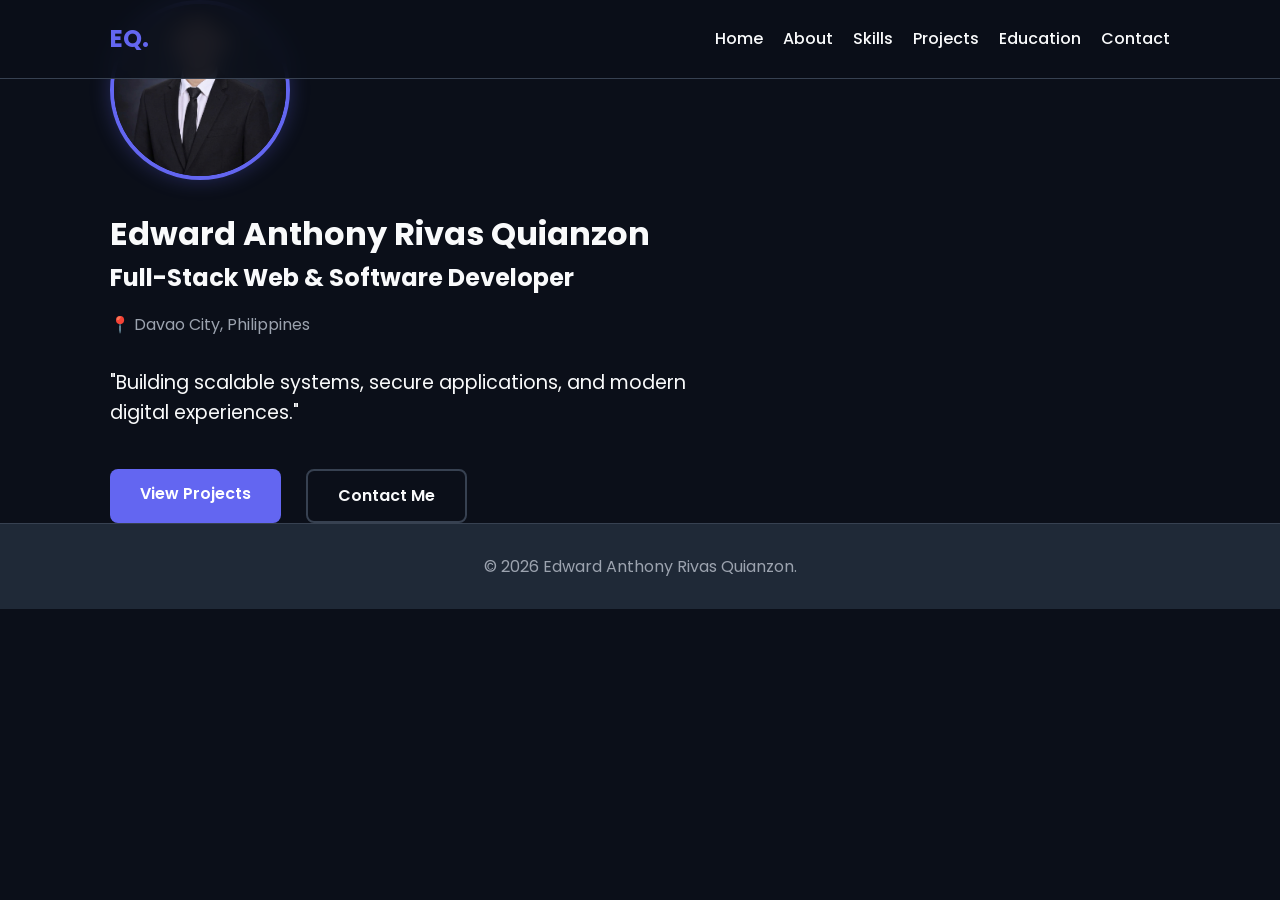
==== commit 4bc49795: "update" ====
--- a/index.html
+++ b/index.html
@@ -3,7 +3,7 @@
   <head>
     <meta charset="UTF-8" />
     <meta name="viewport" content="width=device-width, initial-scale=1.0" />
-    <title>Edward Anthony Rivas Quianzon | Portfolio</title>
+    <title>Edward Quianzon | Home</title>
     <link
       href="https://fonts.googleapis.com/css2?family=Poppins:wght@300;400;500;600;700&display=swap"
       rel="stylesheet"
@@ -11,212 +11,45 @@
     <link rel="stylesheet" href="style.css" />
   </head>
   <body>
-    <nav id="navbar">
+    <nav>
       <div class="nav-content">
-        <div class="logo">EQ.</div>
+        <div class="logo gradient-text">EQ.</div>
         <ul class="nav-links">
-          <li><a href="#home">Home</a></li>
-          <li><a href="#about">About</a></li>
-          <li><a href="#skills">Skills</a></li>
-          <li><a href="#projects">Projects</a></li>
-          <li><a href="#education">Education</a></li>
-          <li><a href="#contact">Contact</a></li>
+          <li><a href="index.html">Home</a></li>
+          <li><a href="about.html">About</a></li>
+          <li><a href="skills.html">Skills</a></li>
+          <li><a href="projects.html">Projects</a></li>
+          <li><a href="education.html">Education</a></li>
+          <li><a href="contact.html">Contact</a></li>
         </ul>
       </div>
     </nav>
 
-    <header id="home" class="section hero">
-      <div class="hero-content reveal">
-        <img
-          src="/images/image.png"
-          alt="Edward Anthony Rivas Quianzon"
-          class="profile-img"
-        />
-        <h1>Edward Anthony Rivas Quianzon</h1>
-        <h2>Full-Stack Web Developer & Software Developer</h2>
-        <p class="location">📍 Davao City, Philippines</p>
-        <p class="tagline">
+    <div class="container fade-in">
+      <div class="hero-wrapper">
+        <img src="/images/image.png" alt="Edward" class="profile-img" />
+        <h1 class="page-title">Edward Anthony Rivas Quianzon</h1>
+        <h2
+          class="gradient-text"
+          style="font-size: 1.5rem; margin-bottom: 15px"
+        >
+          Full-Stack Web & Software Developer
+        </h2>
+        <p style="color: var(--text-muted); margin-bottom: 30px">
+          📍 Davao City, Philippines
+        </p>
+        <p style="font-size: 1.2rem; max-width: 600px; margin-bottom: 40px">
           "Building scalable systems, secure applications, and modern digital
           experiences."
         </p>
-        <div class="cta-buttons">
-          <a href="#projects" class="btn primary">View Projects</a>
-          <a href="#contact" class="btn secondary">Contact Me</a>
+        <div style="display: flex; gap: 15px">
+          <a href="projects.html" class="btn primary">View Projects</a>
+          <a href="contact.html" class="btn secondary">Contact Me</a>
         </div>
       </div>
-    </header>
+    </div>
 
-    <section id="about" class="section bg-alt">
-      <div class="container reveal">
-        <h2 class="section-title">About Me</h2>
-        <div class="about-text">
-          <p>
-            I am a BS Information Technology student with a deep passion for
-            full-stack development, mobile applications, and system design. My
-            core focus lies in engineering scalable, secure, and user-centered
-            applications that solve real-world problems. Whether it's
-            architecting backend databases or crafting intuitive frontend
-            interfaces, I thrive on turning complex requirements into elegant
-            digital solutions.
-          </p>
-        </div>
-      </div>
-    </section>
-
-    <section id="skills" class="section">
-      <div class="container reveal">
-        <h2 class="section-title">Technical Skills</h2>
-        <div class="skills-grid">
-          <div class="skill-card">
-            <h3>Backend</h3>
-            <ul>
-              <li>Django / Python</li>
-              <li>REST API</li>
-              <li>PostgreSQL / MySQL</li>
-              <li>PHP / Laravel</li>
-            </ul>
-          </div>
-          <div class="skill-card">
-            <h3>Frontend</h3>
-            <ul>
-              <li>HTML, CSS, JavaScript</li>
-              <li>React</li>
-              <li>Tailwind CSS</li>
-              <li>Bootstrap</li>
-              <li>Responsive Design</li>
-            </ul>
-          </div>
-          <div class="skill-card">
-            <h3>Mobile</h3>
-            <ul>
-              <li>Flutter / Dart</li>
-              <li>Cross-platform Development</li>
-              <li>UI/UX Design</li>
-            </ul>
-          </div>
-          <div class="skill-card">
-            <h3>Workflow</h3>
-            <ul>
-              <li>Git Version Control</li>
-              <li>Agile Development</li>
-              <li>Problem Solving</li>
-            </ul>
-          </div>
-        </div>
-      </div>
-    </section>
-
-    <section id="projects" class="section bg-alt">
-      <div class="container reveal">
-        <h2 class="section-title">Featured Projects</h2>
-        <div class="projects-grid">
-          <div class="project-card">
-            <div class="project-img-container">
-              <img src="/images/wings.png" alt="Wings on Wheels" />
-            </div>
-            <div class="project-info">
-              <h3>Wings on Wheels (2024)</h3>
-              <p>
-                A full-stack food truck management system with ordering,
-                inventory, POS, booking, and employee modules.
-              </p>
-              <div class="tech-stack">
-                <span>Django</span><span>PostgreSQL</span><span>REST API</span
-                ><span>Flutter</span>
-              </div>
-            </div>
-          </div>
-          <div class="project-card">
-            <div class="project-img-container">
-              <img src="/images/health.png" alt="Health Share" />
-            </div>
-            <div class="project-info">
-              <h3>Health Share (2025)</h3>
-              <p>
-                A decentralized mobile app for secure medical record management
-                using AES-256 encryption, RSA cryptography, and IPFS storage.
-              </p>
-              <div class="tech-stack">
-                <span>Django</span><span>Flutter</span
-                ><span>Hive Blockchain</span><span>AES/RSA</span>
-              </div>
-            </div>
-          </div>
-          <div class="project-card">
-            <div class="project-img-container">
-              <img src="/images/ManPro.png" alt="ManPro Payroll HRMS" />
-            </div>
-            <div class="project-info">
-              <h3>ManPro Payroll HRMS (2026)</h3>
-              <p>
-                An AI-driven HR Management System focused on human-centered
-                decision-making and workforce optimization.
-              </p>
-              <div class="tech-stack">
-                <span>React</span><span>Laravel</span><span>PHP</span>
-              </div>
-            </div>
-          </div>
-        </div>
-      </div>
-    </section>
-
-    <section id="education" class="section">
-      <div class="container reveal">
-        <h2 class="section-title">Education</h2>
-        <div class="timeline">
-          <div class="timeline-item">
-            <div class="year">2019 – Present</div>
-            <h3>BS Information Technology</h3>
-            <h4>Ateneo de Davao University</h4>
-          </div>
-          <div class="timeline-item">
-            <div class="year">2017 – 2019</div>
-            <h3>Senior High School</h3>
-            <h4>Ateneo de Davao University Senior High School Unit</h4>
-          </div>
-          <div class="timeline-item">
-            <div class="year">2007 – 2017</div>
-            <h3>Primary & Junior High</h3>
-            <h4>General Santos Hope Christian School</h4>
-          </div>
-        </div>
-      </div>
-    </section>
-
-    <section id="contact" class="section bg-alt">
-      <div class="container reveal">
-        <h2 class="section-title">Get In Touch</h2>
-        <div class="contact-wrapper">
-          <div class="contact-info">
-            <p>
-              <strong>Email:</strong>
-              <a href="mailto:edward.quianzon.r@gmail.com"
-                >edward.quianzon.r@gmail.com</a
-              >
-            </p>
-            <p>
-              <strong>GitHub:</strong>
-              <a href="https://github.com/Edward1326" target="_blank"
-                >github.com/Edward1326</a
-              >
-            </p>
-            <p><strong>Phone:</strong> +63 968 722 4933</p>
-          </div>
-          <form class="contact-form">
-            <input type="text" placeholder="Your Name" required />
-            <input type="email" placeholder="Your Email" required />
-            <textarea rows="5" placeholder="Your Message" required></textarea>
-            <button type="submit" class="btn primary">Send Message</button>
-          </form>
-        </div>
-      </div>
-    </section>
-
-    <footer>
-      <p>&copy; 2026 Edward Anthony Rivas Quianzon. All rights reserved.</p>
-    </footer>
-
+    <footer>&copy; 2026 Edward Anthony Rivas Quianzon.</footer>
     <script src="script.js"></script>
   </body>
 </html>
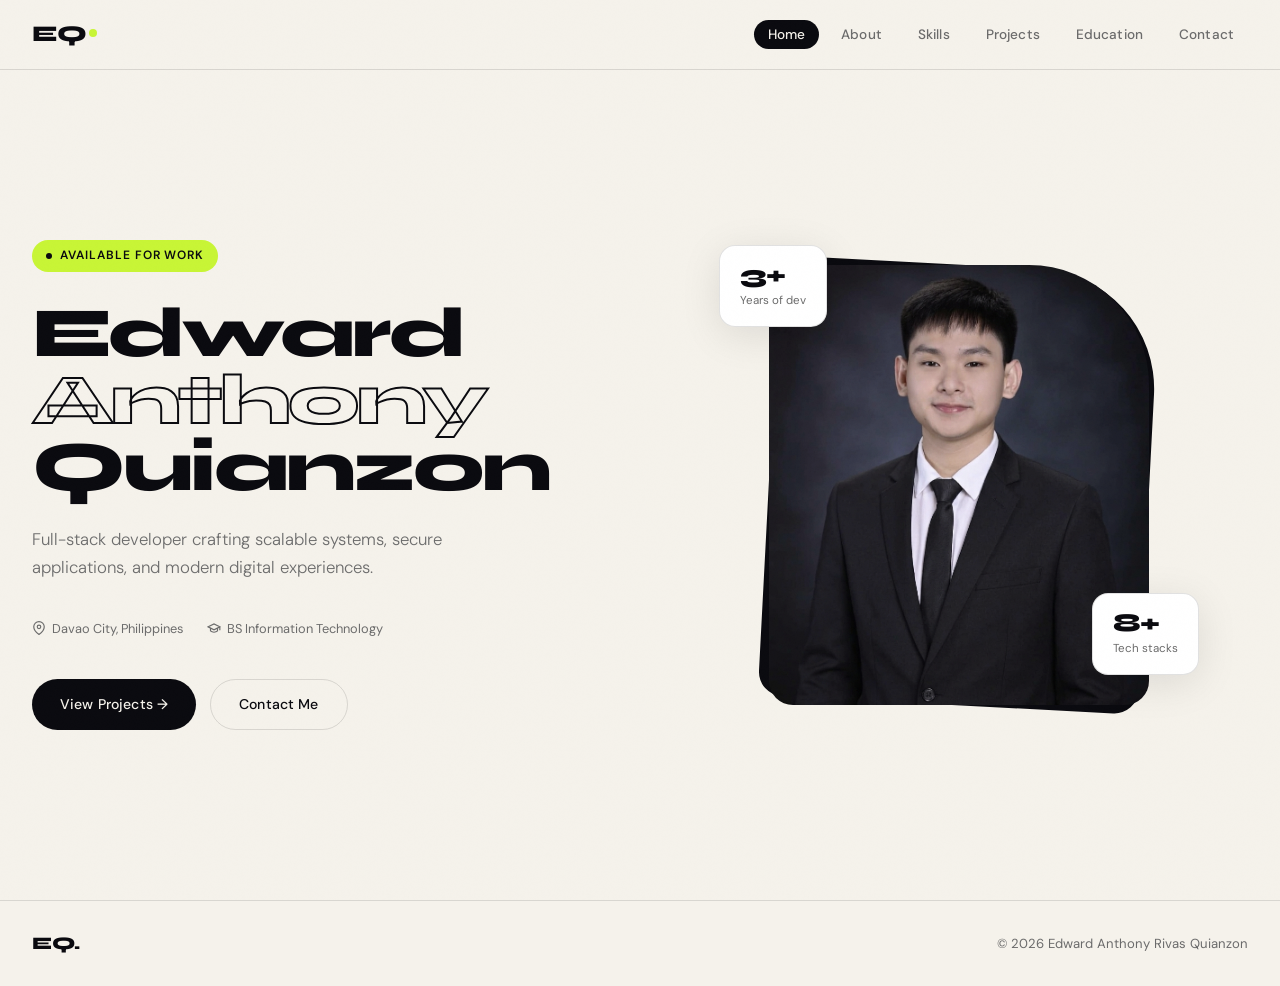
==== commit bb5092ad: "update" ====
--- a/index.html
+++ b/index.html
@@ -3,53 +3,93 @@
   <head>
     <meta charset="UTF-8" />
     <meta name="viewport" content="width=device-width, initial-scale=1.0" />
-    <title>Edward Quianzon | Home</title>
+    <title>Edward Quianzon — Developer</title>
     <link
-      href="https://fonts.googleapis.com/css2?family=Poppins:wght@300;400;500;600;700&display=swap"
+      href="https://fonts.googleapis.com/css2?family=Syne:wght@400;500;600;700;800&family=DM+Sans:ital,wght@0,300;0,400;0,500;1,300&display=swap"
       rel="stylesheet"
     />
     <link rel="stylesheet" href="style.css" />
   </head>
   <body>
-    <nav>
-      <div class="nav-content">
-        <div class="logo gradient-text">EQ.</div>
-        <ul class="nav-links">
-          <li><a href="index.html">Home</a></li>
-          <li><a href="about.html">About</a></li>
-          <li><a href="skills.html">Skills</a></li>
-          <li><a href="projects.html">Projects</a></li>
-          <li><a href="education.html">Education</a></li>
-          <li><a href="contact.html">Contact</a></li>
-        </ul>
-      </div>
-    </nav>
+    <script src="script.js"></script>
 
-    <div class="container fade-in">
-      <div class="hero-wrapper">
-        <img src="/images/image.png" alt="Edward" class="profile-img" />
-        <h1 class="page-title">Edward Anthony Rivas Quianzon</h1>
-        <h2
-          class="gradient-text"
-          style="font-size: 1.5rem; margin-bottom: 15px"
-        >
-          Full-Stack Web & Software Developer
-        </h2>
-        <p style="color: var(--text-muted); margin-bottom: 30px">
-          📍 Davao City, Philippines
-        </p>
-        <p style="font-size: 1.2rem; max-width: 600px; margin-bottom: 40px">
-          "Building scalable systems, secure applications, and modern digital
-          experiences."
-        </p>
-        <div style="display: flex; gap: 15px">
-          <a href="projects.html" class="btn primary">View Projects</a>
-          <a href="contact.html" class="btn secondary">Contact Me</a>
+    <div class="page-wrap">
+      <section class="hero-section fade-up">
+        <!-- LEFT -->
+        <div class="hero-left">
+          <div class="hero-badge">Available for work</div>
+          <h1 class="hero-name">
+            Edward<br />
+            <span class="outline">Anthony</span><br />
+            Quianzon
+          </h1>
+          <p class="hero-tagline">
+            Full-stack developer crafting scalable systems, secure applications,
+            and modern digital experiences.
+          </p>
+          <div class="hero-meta">
+            <div class="hero-meta-item">
+              <svg
+                width="14"
+                height="14"
+                viewBox="0 0 24 24"
+                fill="none"
+                stroke="currentColor"
+                stroke-width="2"
+              >
+                <path d="M21 10c0 7-9 13-9 13s-9-6-9-13a9 9 0 0 1 18 0z" />
+                <circle cx="12" cy="10" r="3" />
+              </svg>
+              Davao City, Philippines
+            </div>
+            <div class="hero-meta-item">
+              <svg
+                width="14"
+                height="14"
+                viewBox="0 0 24 24"
+                fill="none"
+                stroke="currentColor"
+                stroke-width="2"
+              >
+                <path d="M22 10v6M2 10l10-5 10 5-10 5z" />
+                <path d="M6 12v5c3 3 9 3 12 0v-5" />
+              </svg>
+              BS Information Technology
+            </div>
+          </div>
+          <div class="hero-cta">
+            <a href="projects.html" class="btn btn-primary">View Projects →</a>
+            <a href="contact.html" class="btn btn-ghost">Contact Me</a>
+          </div>
         </div>
-      </div>
+
+        <!-- RIGHT -->
+        <div class="hero-right">
+          <div class="hero-img-wrap">
+            <div class="hero-img-bg"></div>
+            <img
+              src="/images/image.png"
+              alt="Edward Quianzon"
+              class="profile-img"
+            />
+
+            <div class="hero-stat-card top-left">
+              <div class="stat-num">3+</div>
+              <div class="stat-label">Years of dev</div>
+            </div>
+
+            <div class="hero-stat-card bottom-right">
+              <div class="stat-num">8+</div>
+              <div class="stat-label">Tech stacks</div>
+            </div>
+          </div>
+        </div>
+      </section>
+
+      <footer>
+        <div class="footer-logo">EQ.</div>
+        <span>&copy; 2026 Edward Anthony Rivas Quianzon</span>
+      </footer>
     </div>
-
-    <footer>&copy; 2026 Edward Anthony Rivas Quianzon.</footer>
-    <script src="script.js"></script>
   </body>
 </html>
--- a/style.css
+++ b/style.css
@@ -1,447 +1,835 @@
+@import url("https://fonts.googleapis.com/css2?family=Syne:wght@400;500;600;700;800&family=DM+Sans:ital,wght@0,300;0,400;0,500;1,300&display=swap");
+
 :root {
-  --bg-main: #0b0f19;
-  --bg-alt: #111827;
-  --surface: #1f2937;
-  --primary: #6366f1; /* Indigo/Purple Accent */
-  --primary-hover: #4f46e5;
-  --text-main: #f9fafb;
-  --text-muted: #9ca3af;
-  --border: #374151;
-  --transition: all 0.3s ease;
-}
-
-html {
-  scroll-behavior: smooth;
-}
-
-* {
+  --ink: #0a0a0f;
+  --paper: #f5f2eb;
+  --accent: #c8f535;
+  --accent-warm: #ff6b35;
+  --accent-cool: #3b82f6;
+  --muted: #6b6b6b;
+  --border: rgba(10, 10, 15, 0.12);
+  --card-bg: #ffffff;
+  --nav-h: 70px;
+  --ease: cubic-bezier(0.16, 1, 0.3, 1);
+}
+
+*,
+*::before,
+*::after {
   margin: 0;
   padding: 0;
   box-sizing: border-box;
-  font-family: "Poppins", sans-serif;
+}
+
+html {
+  scroll-behavior: smooth;
 }
 
 body {
-  background-color: var(--bg-main);
-  color: var(--text-main);
-  line-height: 1.6;
-}
-
-.container {
-  max-width: 1100px;
-  margin: 0 auto;
-  padding: 0 20px;
-}
-
-.section {
-  padding: 100px 0;
-}
-
-.bg-alt {
-  background-color: var(--bg-alt);
-}
-
-.section-title {
-  font-size: 2.5rem;
-  text-align: center;
-  margin-bottom: 3rem;
-  color: var(--text-main);
-}
-
-.section-title::after {
+  font-family: "DM Sans", sans-serif;
+  background-color: var(--paper);
+  color: var(--ink);
+  line-height: 1.65;
+  min-height: 100vh;
+  display: flex;
+  flex-direction: column;
+  overflow-x: hidden;
+}
+
+/* Grain overlay */
+body::before {
   content: "";
-  display: block;
-  width: 60px;
-  height: 4px;
-  background: var(--primary);
-  margin: 10px auto 0;
-  border-radius: 2px;
-}
-
-/* Navbar */
+  position: fixed;
+  inset: 0;
+  background-image: url("data:image/svg+xml,%3Csvg viewBox='0 0 200 200' xmlns='http://www.w3.org/2000/svg'%3E%3Cfilter id='n'%3E%3CfeTurbulence type='fractalNoise' baseFrequency='0.85' numOctaves='4' stitchTiles='stitch'/%3E%3C/filter%3E%3Crect width='100%25' height='100%25' filter='url(%23n)' opacity='0.04'/%3E%3C/svg%3E");
+  background-size: 200px 200px;
+  pointer-events: none;
+  z-index: 9999;
+  opacity: 0.4;
+}
+
+/* ── NAV ── */
 nav {
   position: fixed;
   top: 0;
+  left: 0;
+  right: 0;
+  height: var(--nav-h);
+  background: rgba(245, 242, 235, 0.88);
+  backdrop-filter: blur(20px);
+  -webkit-backdrop-filter: blur(20px);
+  border-bottom: 1px solid var(--border);
+  z-index: 1000;
+  display: flex;
+  align-items: center;
+}
+
+.nav-inner {
+  max-width: 1280px;
+  margin: 0 auto;
+  padding: 0 32px;
   width: 100%;
-  background: rgba(11, 15, 25, 0.9);
-  backdrop-filter: blur(10px);
-  z-index: 1000;
-  border-bottom: 1px solid var(--border);
-}
-
-.nav-content {
-  max-width: 1100px;
-  margin: 0 auto;
-  padding: 20px;
   display: flex;
   justify-content: space-between;
   align-items: center;
 }
 
 .logo {
-  font-size: 1.5rem;
-  font-weight: 700;
-  color: var(--primary);
+  font-family: "Syne", sans-serif;
+  font-weight: 800;
+  font-size: 1.4rem;
+  letter-spacing: -0.04em;
+  color: var(--ink);
+  text-decoration: none;
+}
+
+.logo span {
+  display: inline-block;
+  width: 8px;
+  height: 8px;
+  background: var(--accent);
+  border-radius: 50%;
+  margin-left: 3px;
+  vertical-align: middle;
+  position: relative;
+  top: -2px;
 }
 
 .nav-links {
   list-style: none;
   display: flex;
-  gap: 20px;
+  gap: 8px;
+  align-items: center;
 }
 
 .nav-links a {
-  color: var(--text-main);
+  font-family: "DM Sans", sans-serif;
+  font-size: 0.85rem;
+  font-weight: 500;
+  color: var(--muted);
   text-decoration: none;
+  padding: 6px 14px;
+  border-radius: 100px;
+  transition: all 0.2s var(--ease);
+  letter-spacing: 0.01em;
+}
+
+.nav-links a:hover {
+  color: var(--ink);
+  background: rgba(10, 10, 15, 0.06);
+}
+
+.nav-links a.active {
+  background: var(--ink);
+  color: var(--paper);
+}
+
+/* ── LAYOUT ── */
+.page-wrap {
+  padding-top: var(--nav-h);
+  flex: 1;
+  display: flex;
+  flex-direction: column;
+}
+
+.container {
+  max-width: 1280px;
+  margin: 0 auto;
+  padding: 60px 32px;
+  width: 100%;
+  flex: 1;
+}
+
+/* ── SECTION HEADER ── */
+.section-eyebrow {
+  font-family: "DM Sans", sans-serif;
+  font-size: 0.75rem;
   font-weight: 500;
-  transition: var(--transition);
-}
-
-.nav-links a:hover {
-  color: var(--primary);
-}
-
-/* Hero Section */
-.hero {
-  min-height: 100vh;
+  letter-spacing: 0.12em;
+  text-transform: uppercase;
+  color: var(--muted);
+  margin-bottom: 12px;
+  display: flex;
+  align-items: center;
+  gap: 10px;
+}
+.section-eyebrow::before {
+  content: "";
+  display: block;
+  width: 24px;
+  height: 1px;
+  background: var(--muted);
+}
+
+.page-title {
+  font-family: "Syne", sans-serif;
+  font-weight: 800;
+  font-size: clamp(2.4rem, 5vw, 3.8rem);
+  letter-spacing: -0.03em;
+  line-height: 1.05;
+  color: var(--ink);
+  margin-bottom: 48px;
+}
+
+.page-title em {
+  font-style: normal;
+  color: transparent;
+  -webkit-text-stroke: 1.5px var(--ink);
+}
+
+/* ── HERO ── */
+.hero-section {
+  min-height: calc(100vh - var(--nav-h));
+  display: grid;
+  grid-template-columns: 1fr 1fr;
+  gap: 60px;
+  align-items: center;
+  padding: 60px 32px;
+  max-width: 1280px;
+  margin: 0 auto;
+  width: 100%;
+}
+
+.hero-left {
+}
+
+.hero-badge {
+  display: inline-flex;
+  align-items: center;
+  gap: 8px;
+  background: var(--accent);
+  color: var(--ink);
+  font-size: 0.75rem;
+  font-weight: 600;
+  letter-spacing: 0.08em;
+  text-transform: uppercase;
+  padding: 6px 14px;
+  border-radius: 100px;
+  margin-bottom: 28px;
+}
+.hero-badge::before {
+  content: "";
+  width: 6px;
+  height: 6px;
+  background: var(--ink);
+  border-radius: 50%;
+  animation: pulse 2s infinite;
+}
+@keyframes pulse {
+  0%,
+  100% {
+    opacity: 1;
+    transform: scale(1);
+  }
+  50% {
+    opacity: 0.4;
+    transform: scale(0.85);
+  }
+}
+
+.hero-name {
+  font-family: "Syne", sans-serif;
+  font-weight: 800;
+  font-size: clamp(2.8rem, 5.5vw, 5.2rem);
+  letter-spacing: -0.04em;
+  line-height: 0.95;
+  color: var(--ink);
+  margin-bottom: 24px;
+}
+
+.hero-name .outline {
+  color: transparent;
+  -webkit-text-stroke: 2px var(--ink);
+}
+
+.hero-tagline {
+  font-size: 1.05rem;
+  color: var(--muted);
+  max-width: 480px;
+  margin-bottom: 36px;
+  font-weight: 300;
+  line-height: 1.7;
+}
+
+.hero-meta {
+  display: flex;
+  gap: 24px;
+  margin-bottom: 40px;
+}
+.hero-meta-item {
+  font-size: 0.8rem;
+  color: var(--muted);
+  display: flex;
+  align-items: center;
+  gap: 6px;
+}
+.hero-meta-item svg {
+  flex-shrink: 0;
+}
+
+.hero-cta {
+  display: flex;
+  gap: 14px;
+  flex-wrap: wrap;
+}
+
+.hero-right {
+  position: relative;
   display: flex;
   align-items: center;
   justify-content: center;
-  text-align: center;
-  padding-top: 80px;
+}
+
+.hero-img-wrap {
+  position: relative;
+  width: 380px;
+  height: 440px;
+}
+
+.hero-img-bg {
+  position: absolute;
+  inset: 0;
+  background: var(--ink);
+  border-radius: 24px 120px 24px 24px;
+  transform: rotate(3deg);
 }
 
 .profile-img {
-  width: 180px;
-  height: 180px;
-  border-radius: 50%;
-  object-fit: cover;
-  border: 4px solid var(--primary);
-  margin-bottom: 20px;
-  box-shadow: 0 0 20px rgba(99, 102, 241, 0.3);
-}
-
-.hero h1 {
-  font-size: 3rem;
-  margin-bottom: 10px;
-}
-
-.hero h2 {
-  font-size: 1.5rem;
-  color: var(--primary);
-  font-weight: 500;
-  margin-bottom: 10px;
-}
-
-.location {
-  color: var(--text-muted);
-  margin-bottom: 20px;
-}
-
-.tagline {
-  font-size: 1.2rem;
-  max-width: 600px;
-  margin: 0 auto 30px;
-  color: var(--text-muted);
-}
-
-.btn {
-  padding: 12px 30px;
-  border-radius: 8px;
-  text-decoration: none;
-  font-weight: 600;
-  transition: var(--transition);
-  cursor: pointer;
-  border: none;
-  font-size: 1rem;
-  display: inline-block;
-}
-
-.btn.primary {
-  background-color: var(--primary);
-  color: #fff;
-}
-
-.btn.primary:hover {
-  background-color: var(--primary-hover);
-  transform: translateY(-2px);
-}
-
-.btn.secondary {
-  background-color: transparent;
-  color: var(--text-main);
-  border: 2px solid var(--border);
-  margin-left: 10px;
-}
-
-.btn.secondary:hover {
-  border-color: var(--primary);
-  color: var(--primary);
-  transform: translateY(-2px);
-}
-
-/* About Section */
-.about-text {
-  max-width: 800px;
-  margin: 0 auto;
-  text-align: center;
-  font-size: 1.1rem;
-  color: var(--text-muted);
-}
-
-/* Skills Grid */
-.skills-grid {
-  display: grid;
-  grid-template-columns: repeat(auto-fit, minmax(250px, 1fr));
-  gap: 20px;
-}
-
-.skill-card {
-  background: var(--surface);
-  padding: 30px;
-  border-radius: 12px;
-  border: 1px solid var(--border);
-  transition: var(--transition);
-}
-
-.skill-card:hover {
-  transform: translateY(-5px);
-  border-color: var(--primary);
-  box-shadow: 0 10px 30px rgba(0, 0, 0, 0.5);
-}
-
-.skill-card h3 {
-  color: var(--primary);
-  margin-bottom: 15px;
-  font-size: 1.2rem;
-}
-
-.skill-card ul {
-  list-style: none;
-  color: var(--text-muted);
-}
-
-.skill-card ul li {
-  margin-bottom: 8px;
-  position: relative;
-  padding-left: 20px;
-}
-
-.skill-card ul li::before {
-  content: "▹";
   position: absolute;
-  left: 0;
-  color: var(--primary);
-}
-
-/* Projects Grid */
-.projects-grid {
-  display: grid;
-  grid-template-columns: repeat(auto-fit, minmax(300px, 1fr));
-  gap: 30px;
-}
-
-.project-card {
-  background: var(--surface);
-  border-radius: 12px;
-  overflow: hidden;
-  border: 1px solid var(--border);
-  transition: var(--transition);
-}
-
-.project-card:hover {
-  transform: translateY(-5px);
-  border-color: var(--primary);
-}
-
-.project-img-container {
-  height: 200px;
-  background: #2d3748;
-  overflow: hidden;
-}
-
-.project-img-container img {
+  inset: 0;
   width: 100%;
   height: 100%;
   object-fit: cover;
-  transition: var(--transition);
-}
-
-.project-card:hover .project-img-container img {
+  border-radius: 24px 120px 24px 24px;
+  filter: grayscale(15%);
+}
+
+.hero-stat-card {
+  position: absolute;
+  background: var(--card-bg);
+  border: 1px solid var(--border);
+  border-radius: 16px;
+  padding: 16px 20px;
+  box-shadow: 0 8px 40px rgba(0, 0, 0, 0.1);
+}
+
+.hero-stat-card.top-left {
+  top: -20px;
+  left: -50px;
+}
+.hero-stat-card.bottom-right {
+  bottom: 30px;
+  right: -50px;
+}
+
+.stat-num {
+  font-family: "Syne", sans-serif;
+  font-size: 1.6rem;
+  font-weight: 800;
+  letter-spacing: -0.04em;
+  line-height: 1;
+  color: var(--ink);
+}
+
+.stat-label {
+  font-size: 0.72rem;
+  color: var(--muted);
+  font-weight: 400;
+  margin-top: 3px;
+}
+
+/* ── BUTTONS ── */
+.btn {
+  font-family: "DM Sans", sans-serif;
+  font-size: 0.88rem;
+  font-weight: 500;
+  padding: 13px 28px;
+  border-radius: 100px;
+  text-decoration: none;
+  cursor: pointer;
+  border: none;
+  display: inline-flex;
+  align-items: center;
+  gap: 8px;
+  transition: all 0.2s var(--ease);
+  letter-spacing: 0.01em;
+}
+
+.btn-primary {
+  background: var(--ink);
+  color: var(--paper);
+}
+.btn-primary:hover {
+  background: #1a1a2e;
+  transform: translateY(-2px);
+  box-shadow: 0 8px 24px rgba(10, 10, 15, 0.2);
+}
+
+.btn-accent {
+  background: var(--accent);
+  color: var(--ink);
+}
+.btn-accent:hover {
+  transform: translateY(-2px);
+  box-shadow: 0 8px 24px rgba(200, 245, 53, 0.4);
+}
+
+.btn-ghost {
+  background: transparent;
+  color: var(--ink);
+  border: 1px solid var(--border);
+}
+.btn-ghost:hover {
+  border-color: var(--ink);
+  background: rgba(10, 10, 15, 0.04);
+  transform: translateY(-2px);
+}
+
+/* ── CARDS ── */
+.grid {
+  display: grid;
+  grid-template-columns: repeat(auto-fit, minmax(300px, 1fr));
+  gap: 24px;
+}
+
+.card {
+  background: var(--card-bg);
+  border: 1px solid var(--border);
+  border-radius: 20px;
+  padding: 32px;
+  transition: all 0.3s var(--ease);
+  position: relative;
+  overflow: hidden;
+}
+
+.card::before {
+  content: "";
+  position: absolute;
+  top: 0;
+  left: 0;
+  right: 0;
+  height: 3px;
+  background: linear-gradient(90deg, var(--accent), var(--accent-warm));
+  opacity: 0;
+  transition: opacity 0.3s var(--ease);
+}
+
+.card:hover {
+  transform: translateY(-6px);
+  box-shadow: 0 20px 60px rgba(10, 10, 15, 0.12);
+}
+
+.card:hover::before {
+  opacity: 1;
+}
+
+.card-icon {
+  width: 44px;
+  height: 44px;
+  background: var(--accent);
+  border-radius: 12px;
+  display: flex;
+  align-items: center;
+  justify-content: center;
+  margin-bottom: 20px;
+  font-size: 1.2rem;
+}
+
+.card h3 {
+  font-family: "Syne", sans-serif;
+  font-size: 1.05rem;
+  font-weight: 700;
+  letter-spacing: -0.02em;
+  margin-bottom: 12px;
+  color: var(--ink);
+}
+
+.card p,
+.card-list {
+  font-size: 0.9rem;
+  color: var(--muted);
+  line-height: 1.75;
+  list-style: none;
+}
+.card-list li {
+  padding: 4px 0;
+  border-bottom: 1px solid var(--border);
+}
+.card-list li:last-child {
+  border-bottom: none;
+}
+
+/* Project cards */
+.project-card {
+  background: var(--card-bg);
+  border: 1px solid var(--border);
+  border-radius: 20px;
+  overflow: hidden;
+  transition: all 0.3s var(--ease);
+}
+
+.project-card:hover {
+  transform: translateY(-6px);
+  box-shadow: 0 20px 60px rgba(10, 10, 15, 0.12);
+}
+
+.project-img-wrap {
+  position: relative;
+  height: 200px;
+  overflow: hidden;
+  background: #e8e5de;
+}
+
+.project-img-wrap img {
+  width: 100%;
+  height: 100%;
+  object-fit: cover;
+  transition: transform 0.5s var(--ease);
+  filter: grayscale(20%);
+}
+.project-card:hover .project-img-wrap img {
   transform: scale(1.05);
 }
 
-.project-info {
-  padding: 25px;
-}
-
-.project-info h3 {
+.project-year {
+  position: absolute;
+  top: 14px;
+  right: 14px;
+  background: var(--accent);
+  color: var(--ink);
+  font-size: 0.7rem;
+  font-weight: 700;
+  padding: 4px 10px;
+  border-radius: 100px;
+  letter-spacing: 0.06em;
+}
+
+.project-body {
+  padding: 28px;
+}
+
+.project-body h3 {
+  font-family: "Syne", sans-serif;
+  font-size: 1.1rem;
+  font-weight: 700;
+  letter-spacing: -0.02em;
   margin-bottom: 10px;
-}
-
-.project-info p {
-  color: var(--text-muted);
-  font-size: 0.95rem;
+  color: var(--ink);
+}
+
+.project-body p {
+  font-size: 0.88rem;
+  color: var(--muted);
+  margin-bottom: 18px;
+  line-height: 1.7;
+}
+
+.tech-pills {
+  display: flex;
+  flex-wrap: wrap;
+  gap: 6px;
+}
+
+.tech-pill {
+  background: rgba(10, 10, 15, 0.05);
+  color: var(--ink);
+  border: 1px solid var(--border);
+  padding: 4px 12px;
+  border-radius: 100px;
+  font-size: 0.75rem;
+  font-weight: 500;
+  letter-spacing: 0.02em;
+}
+
+/* ── ABOUT PAGE ── */
+.about-grid {
+  display: grid;
+  grid-template-columns: 1fr 1.6fr;
+  gap: 60px;
+  align-items: start;
+}
+
+.about-img-col {
+  position: sticky;
+  top: 100px;
+}
+
+.about-img-frame {
+  background: var(--ink);
+  border-radius: 24px;
+  overflow: hidden;
+  aspect-ratio: 3/4;
+}
+
+.about-img-frame img {
+  width: 100%;
+  height: 100%;
+  object-fit: cover;
+  opacity: 0.9;
+  mix-blend-mode: luminosity;
+}
+
+.about-content {
+}
+
+.about-text {
+  font-size: 1.05rem;
+  color: var(--muted);
+  line-height: 1.8;
   margin-bottom: 20px;
-}
-
-.tech-stack {
-  display: flex;
-  flex-wrap: wrap;
-  gap: 10px;
-}
-
-.tech-stack span {
-  background: rgba(99, 102, 241, 0.1);
-  color: var(--primary);
-  padding: 5px 10px;
-  border-radius: 4px;
-  font-size: 0.8rem;
+  font-weight: 300;
+}
+
+.about-text strong {
+  color: var(--ink);
   font-weight: 500;
 }
 
-/* Education Timeline */
+.divider {
+  height: 1px;
+  background: var(--border);
+  margin: 40px 0;
+}
+
+/* ── EDUCATION ── */
 .timeline {
-  max-width: 800px;
-  margin: 0 auto;
   position: relative;
+  padding-left: 30px;
 }
 
 .timeline::before {
   content: "";
   position: absolute;
-  left: 50%;
-  transform: translateX(-50%);
-  width: 2px;
-  height: 100%;
+  left: 0;
+  top: 8px;
+  bottom: 0;
+  width: 1px;
   background: var(--border);
 }
 
 .timeline-item {
-  width: 50%;
-  padding: 20px 40px;
   position: relative;
-}
-
-.timeline-item:nth-child(odd) {
-  left: 0;
-  text-align: right;
-}
-
-.timeline-item:nth-child(even) {
-  left: 50%;
-}
-
-.timeline-item::after {
+  margin-bottom: 48px;
+}
+
+.timeline-item::before {
   content: "";
   position: absolute;
-  width: 16px;
-  height: 16px;
-  background: var(--bg-main);
-  border: 3px solid var(--primary);
+  left: -34px;
+  top: 6px;
+  width: 10px;
+  height: 10px;
+  background: var(--accent);
+  border: 2px solid var(--ink);
   border-radius: 50%;
-  top: 24px;
-}
-
-.timeline-item:nth-child(odd)::after {
-  right: -8px;
-}
-
-.timeline-item:nth-child(even)::after {
-  left: -8px;
-}
-
-.year {
-  color: var(--primary);
+}
+
+.timeline-year {
+  font-size: 0.75rem;
   font-weight: 600;
-  margin-bottom: 5px;
-}
-
-.timeline-item h4 {
-  color: var(--text-muted);
-  font-weight: 400;
+  letter-spacing: 0.1em;
+  text-transform: uppercase;
+  color: var(--accent-warm);
+  margin-bottom: 6px;
+}
+
+.timeline-school {
+  font-family: "Syne", sans-serif;
+  font-size: 1.25rem;
+  font-weight: 700;
+  letter-spacing: -0.02em;
+  margin-bottom: 4px;
+  color: var(--ink);
+}
+
+.timeline-degree {
   font-size: 0.9rem;
-}
-
-/* Contact Section */
-.contact-wrapper {
+  color: var(--muted);
+}
+
+/* ── CONTACT ── */
+.contact-grid {
   display: grid;
-  grid-template-columns: 1fr 1fr;
-  gap: 50px;
-}
-
-.contact-info a {
-  color: var(--primary);
+  grid-template-columns: 1fr 1.4fr;
+  gap: 60px;
+  align-items: start;
+}
+
+.contact-info-item {
+  display: flex;
+  align-items: flex-start;
+  gap: 16px;
+  padding: 24px 0;
+  border-bottom: 1px solid var(--border);
+}
+
+.contact-info-item:last-child {
+  border-bottom: none;
+}
+
+.contact-icon {
+  width: 40px;
+  height: 40px;
+  background: rgba(10, 10, 15, 0.06);
+  border-radius: 10px;
+  display: flex;
+  align-items: center;
+  justify-content: center;
+  flex-shrink: 0;
+  font-size: 1rem;
+}
+
+.contact-info-label {
+  font-size: 0.72rem;
+  font-weight: 600;
+  letter-spacing: 0.1em;
+  text-transform: uppercase;
+  color: var(--muted);
+  margin-bottom: 4px;
+}
+
+.contact-info-value {
+  font-size: 0.95rem;
+  color: var(--ink);
+  font-weight: 500;
+}
+
+.contact-info-value a {
+  color: inherit;
   text-decoration: none;
 }
-
-.contact-form {
-  display: flex;
-  flex-direction: column;
-  gap: 15px;
-}
-
-.contact-form input,
-.contact-form textarea {
+.contact-info-value a:hover {
+  text-decoration: underline;
+}
+
+/* Form */
+.form-group {
+  margin-bottom: 20px;
+}
+
+.form-label {
+  display: block;
+  font-size: 0.78rem;
+  font-weight: 600;
+  letter-spacing: 0.08em;
+  text-transform: uppercase;
+  color: var(--muted);
+  margin-bottom: 8px;
+}
+
+input[type="text"],
+input[type="email"],
+textarea {
   width: 100%;
-  padding: 15px;
-  background: var(--surface);
+  padding: 14px 18px;
+  background: var(--card-bg);
   border: 1px solid var(--border);
-  border-radius: 8px;
-  color: var(--text-main);
+  border-radius: 12px;
+  color: var(--ink);
+  font-family: "DM Sans", sans-serif;
+  font-size: 0.95rem;
+  transition: border-color 0.2s;
+  resize: vertical;
+}
+
+input[type="text"]:focus,
+input[type="email"]:focus,
+textarea:focus {
   outline: none;
-}
-
-.contact-form input:focus,
-.contact-form textarea:focus {
-  border-color: var(--primary);
-}
-
-/* Footer */
+  border-color: var(--ink);
+  box-shadow: 0 0 0 3px rgba(10, 10, 15, 0.06);
+}
+
+input::placeholder,
+textarea::placeholder {
+  color: #bbb;
+}
+
+/* ── FOOTER ── */
 footer {
-  text-align: center;
-  padding: 30px;
-  background: var(--surface);
-  color: var(--text-muted);
   border-top: 1px solid var(--border);
-}
-
-/* Reveal Animation Class */
-.reveal {
-  opacity: 0;
-  transform: translateY(30px);
-  transition: all 0.8s ease;
-}
-
-.reveal.active {
-  opacity: 1;
-  transform: translateY(0);
-}
-
-/* Responsive */
-@media (max-width: 768px) {
-  .hero h1 {
-    font-size: 2.2rem;
-  }
-  .hero h2 {
-    font-size: 1.2rem;
+  padding: 28px 32px;
+  display: flex;
+  justify-content: space-between;
+  align-items: center;
+  max-width: 1280px;
+  margin: 0 auto;
+  width: 100%;
+  font-size: 0.82rem;
+  color: var(--muted);
+}
+
+footer .footer-logo {
+  font-family: "Syne", sans-serif;
+  font-weight: 800;
+  font-size: 1.1rem;
+  color: var(--ink);
+}
+
+/* ── ANIMATIONS ── */
+.fade-up {
+  animation: fadeUp 0.7s var(--ease) both;
+}
+.fade-up:nth-child(1) {
+  animation-delay: 0.05s;
+}
+.fade-up:nth-child(2) {
+  animation-delay: 0.12s;
+}
+.fade-up:nth-child(3) {
+  animation-delay: 0.19s;
+}
+.fade-up:nth-child(4) {
+  animation-delay: 0.26s;
+}
+
+@keyframes fadeUp {
+  from {
+    opacity: 0;
+    transform: translateY(28px);
+  }
+  to {
+    opacity: 1;
+    transform: translateY(0);
+  }
+}
+
+/* ── RESPONSIVE ── */
+@media (max-width: 860px) {
+  .hero-section {
+    grid-template-columns: 1fr;
+    text-align: center;
+    padding: 40px 20px;
+  }
+  .hero-right {
+    display: none;
+  }
+  .hero-meta {
+    justify-content: center;
+  }
+  .hero-cta {
+    justify-content: center;
+  }
+  .about-grid,
+  .contact-grid {
+    grid-template-columns: 1fr;
+  }
+  .about-img-col {
+    display: none;
   }
   .nav-links {
-    display: none; /* Add JS hamburger menu for real implementation */
-  }
-  .contact-wrapper {
-    grid-template-columns: 1fr;
-  }
-  .timeline::before {
-    left: 20px;
-  }
-  .timeline-item {
-    width: 100%;
-    left: 0 !important;
-    text-align: left !important;
-    padding-left: 50px;
-  }
-  .timeline-item::after {
-    left: 12px !important;
-  }
-}
+    gap: 2px;
+  }
+  .nav-links a {
+    padding: 6px 10px;
+    font-size: 0.8rem;
+  }
+  .container {
+    padding: 40px 20px;
+  }
+  footer {
+    flex-direction: column;
+    gap: 10px;
+    text-align: center;
+  }
+}
